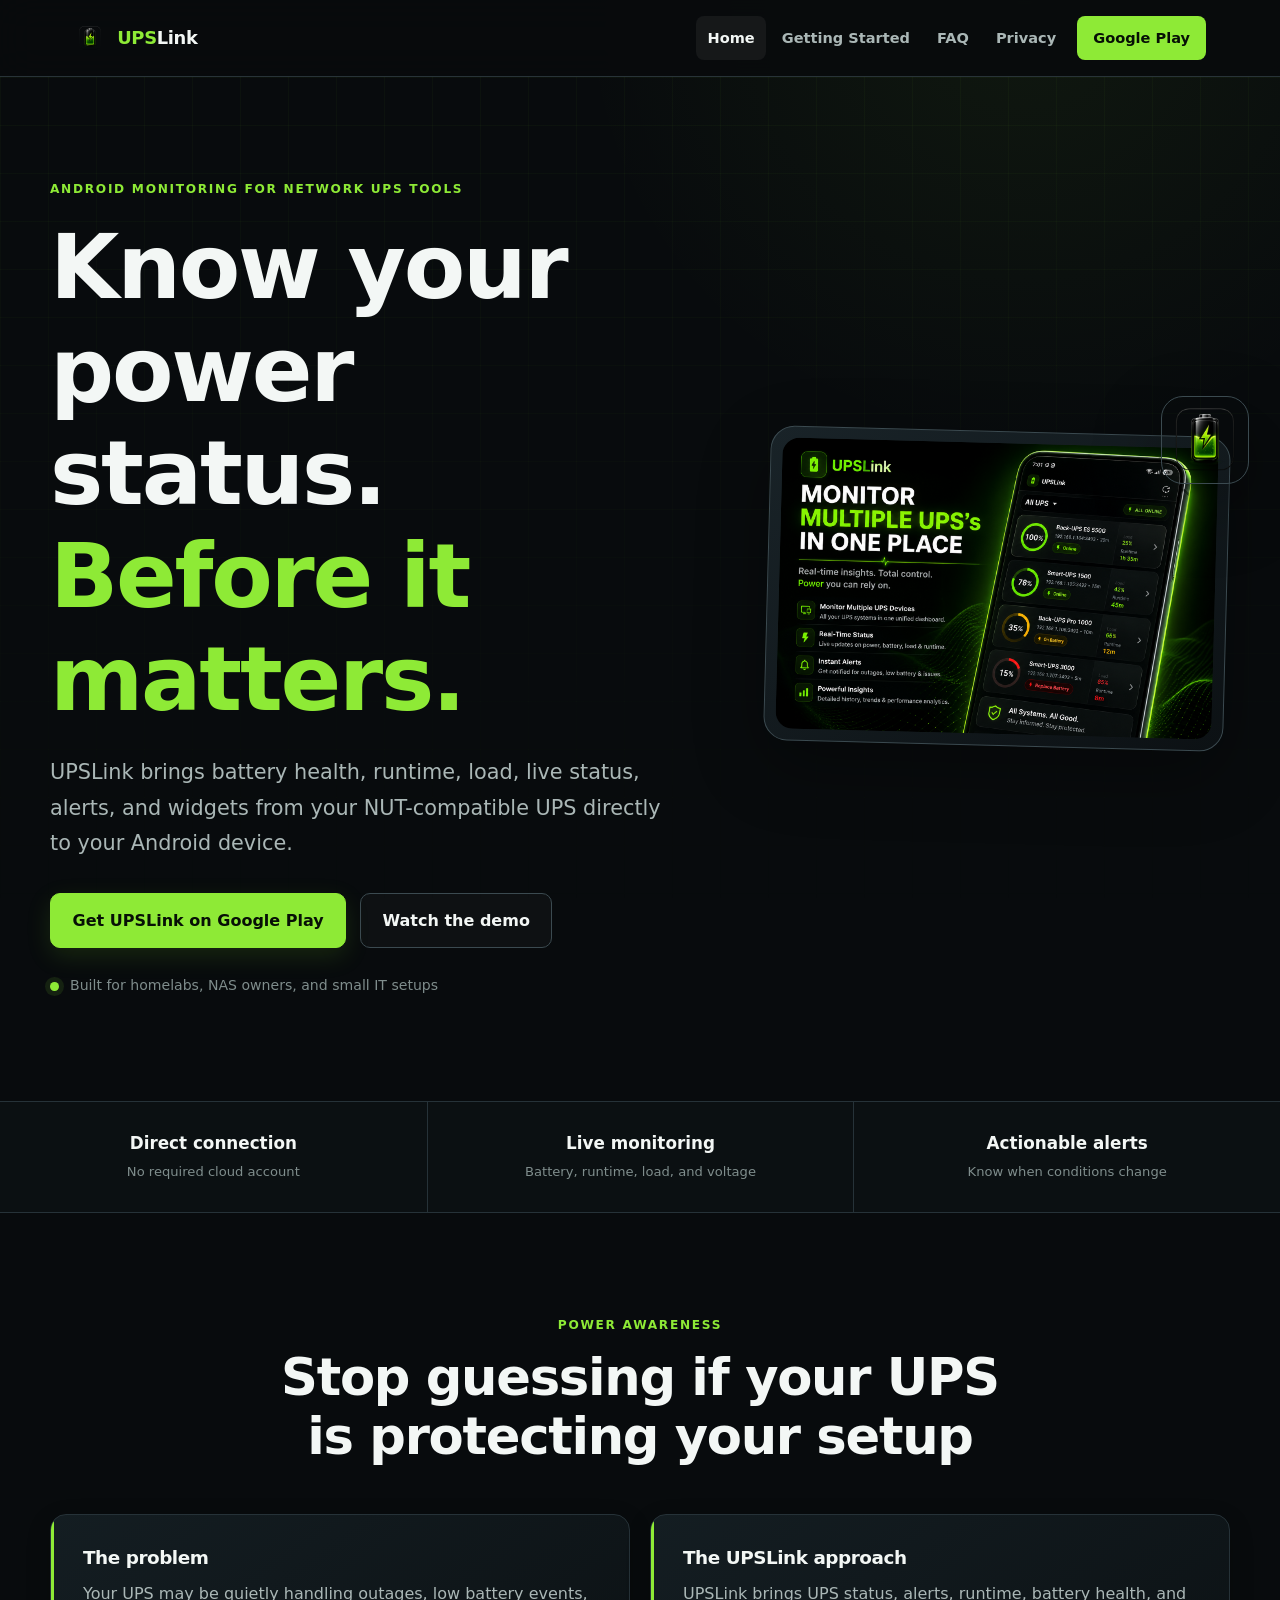
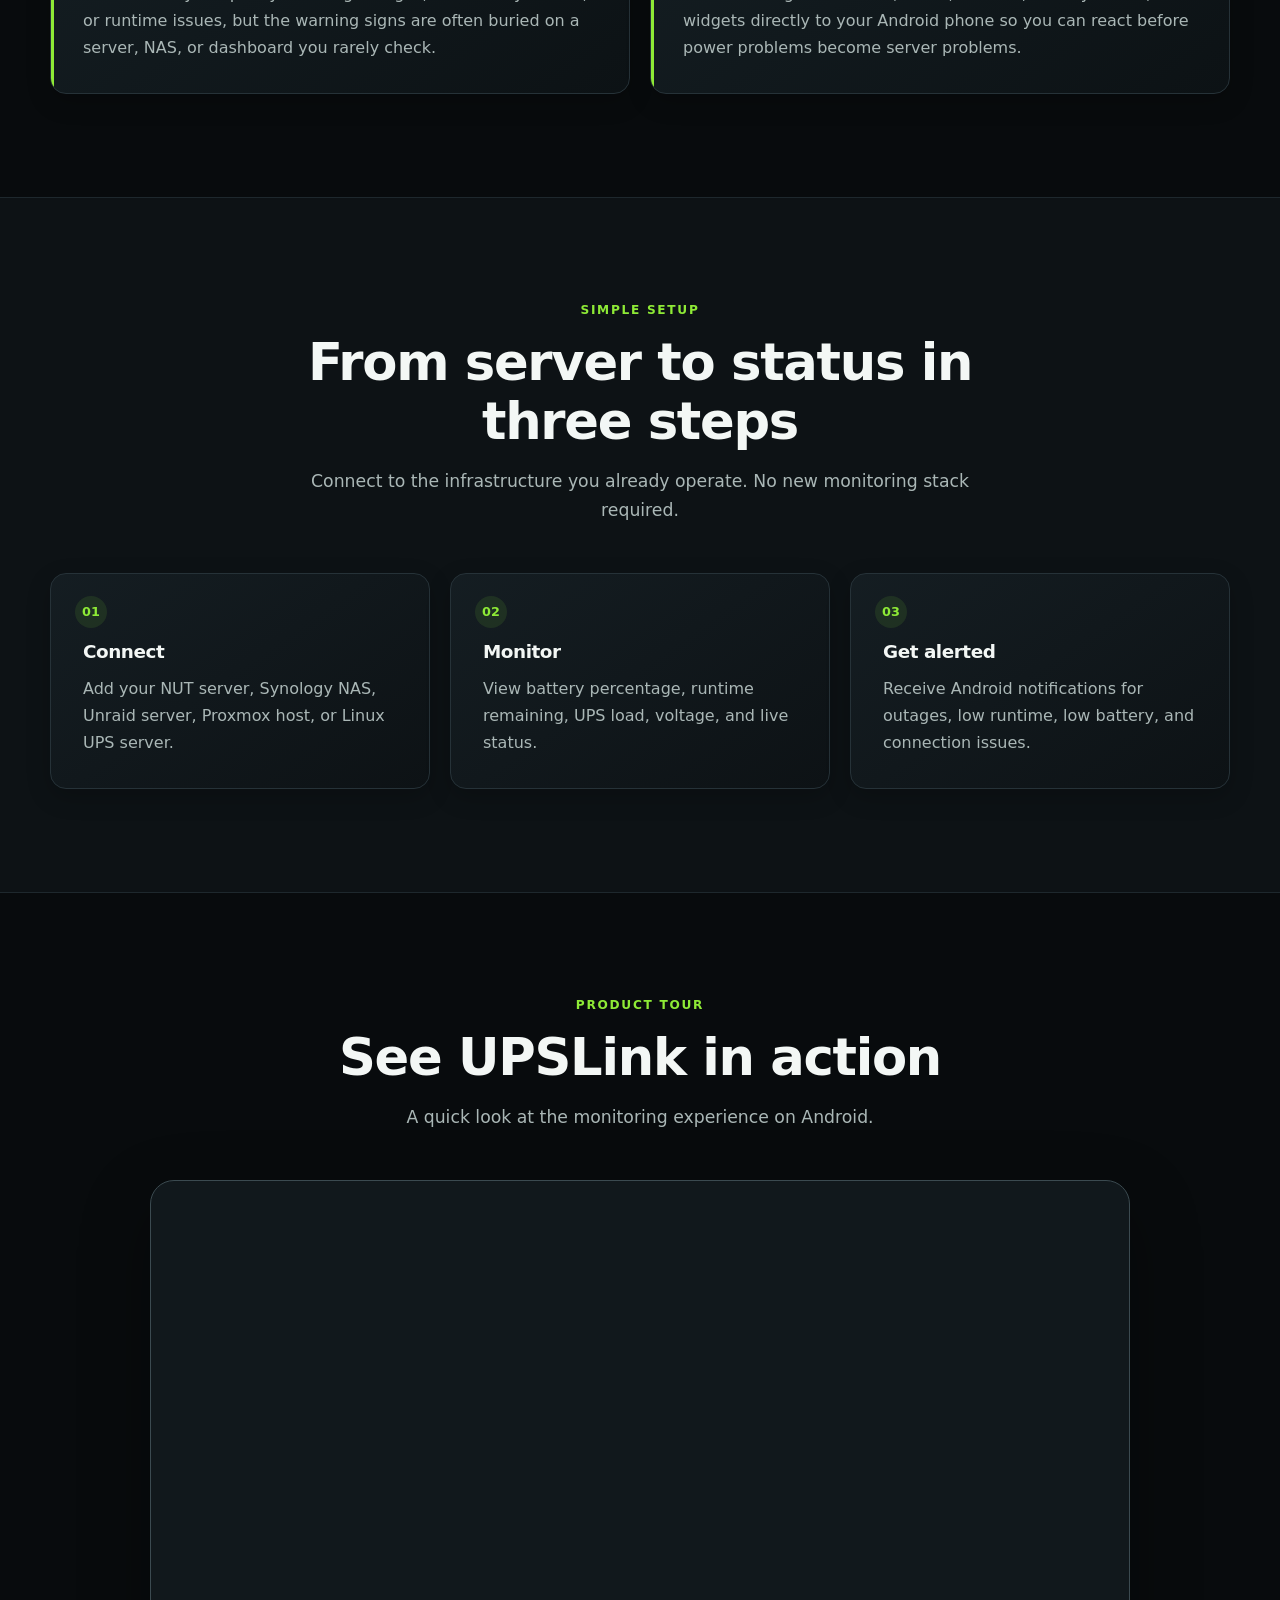
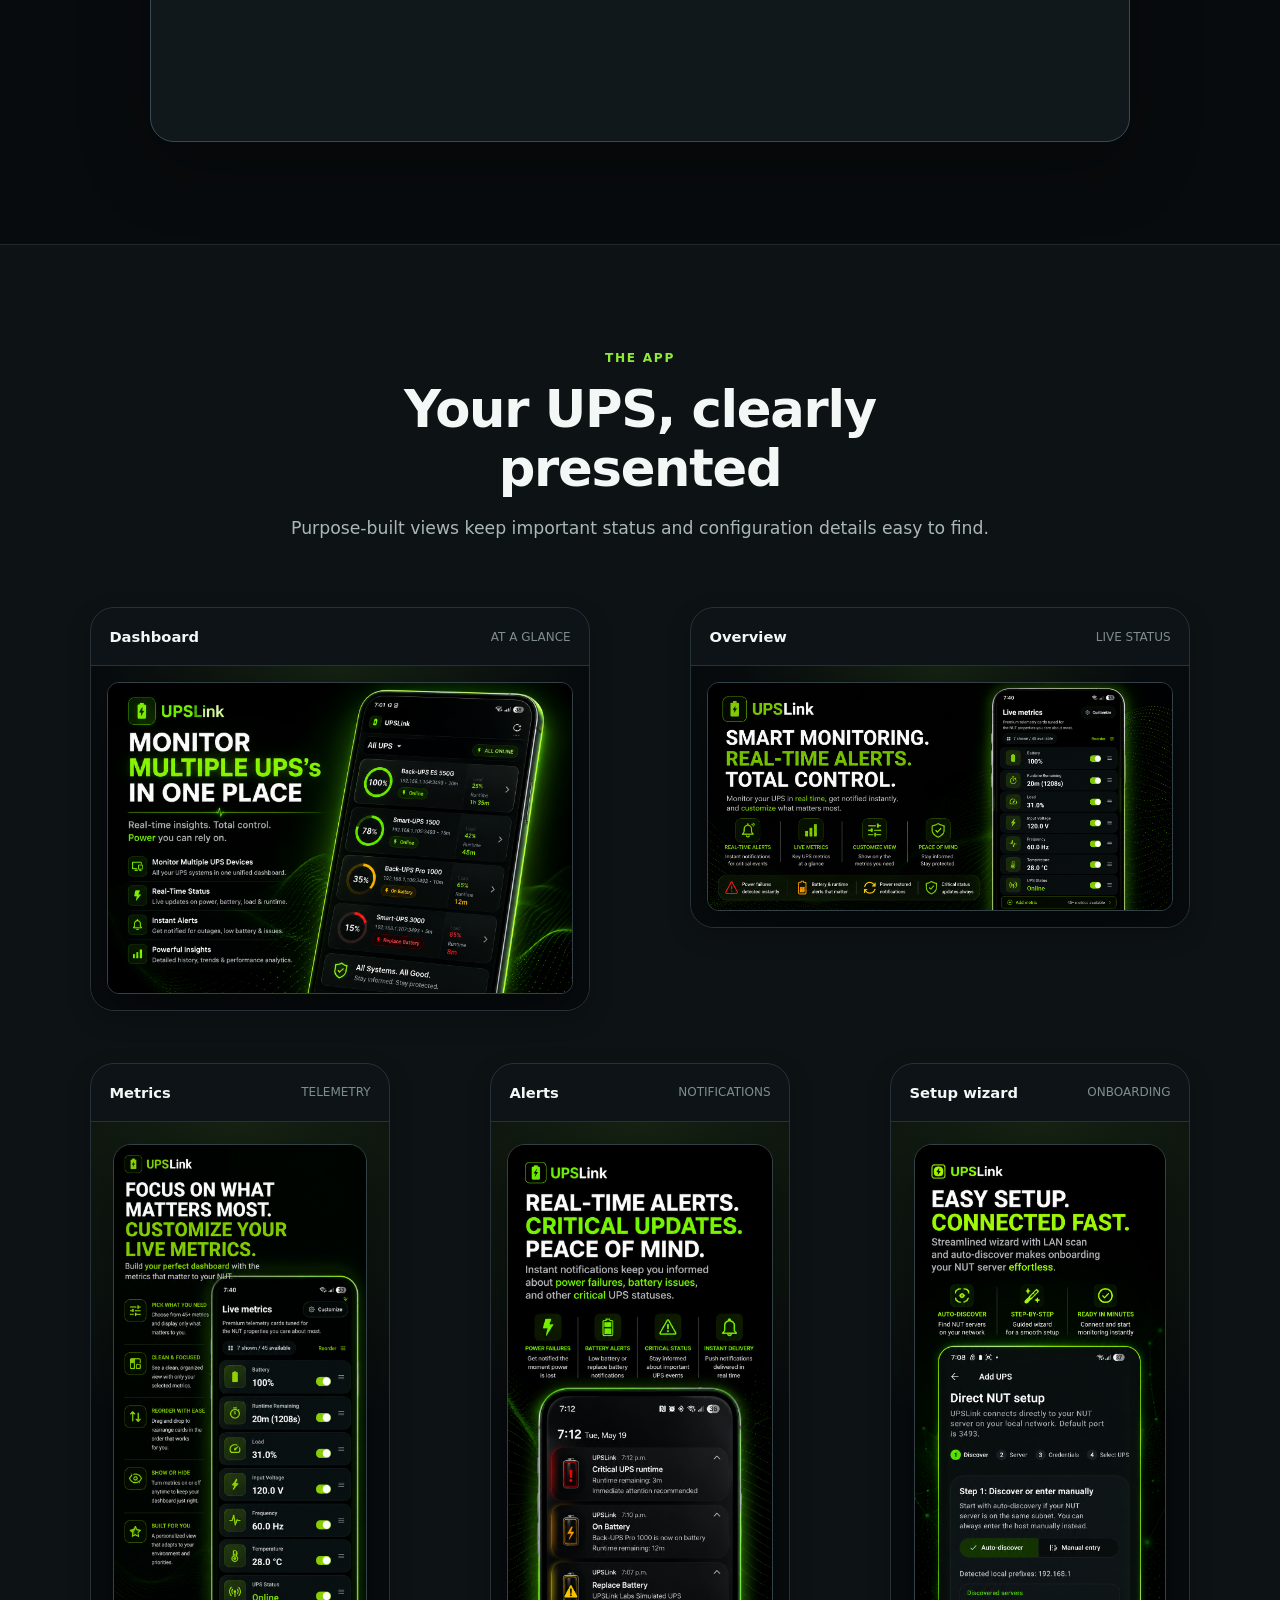
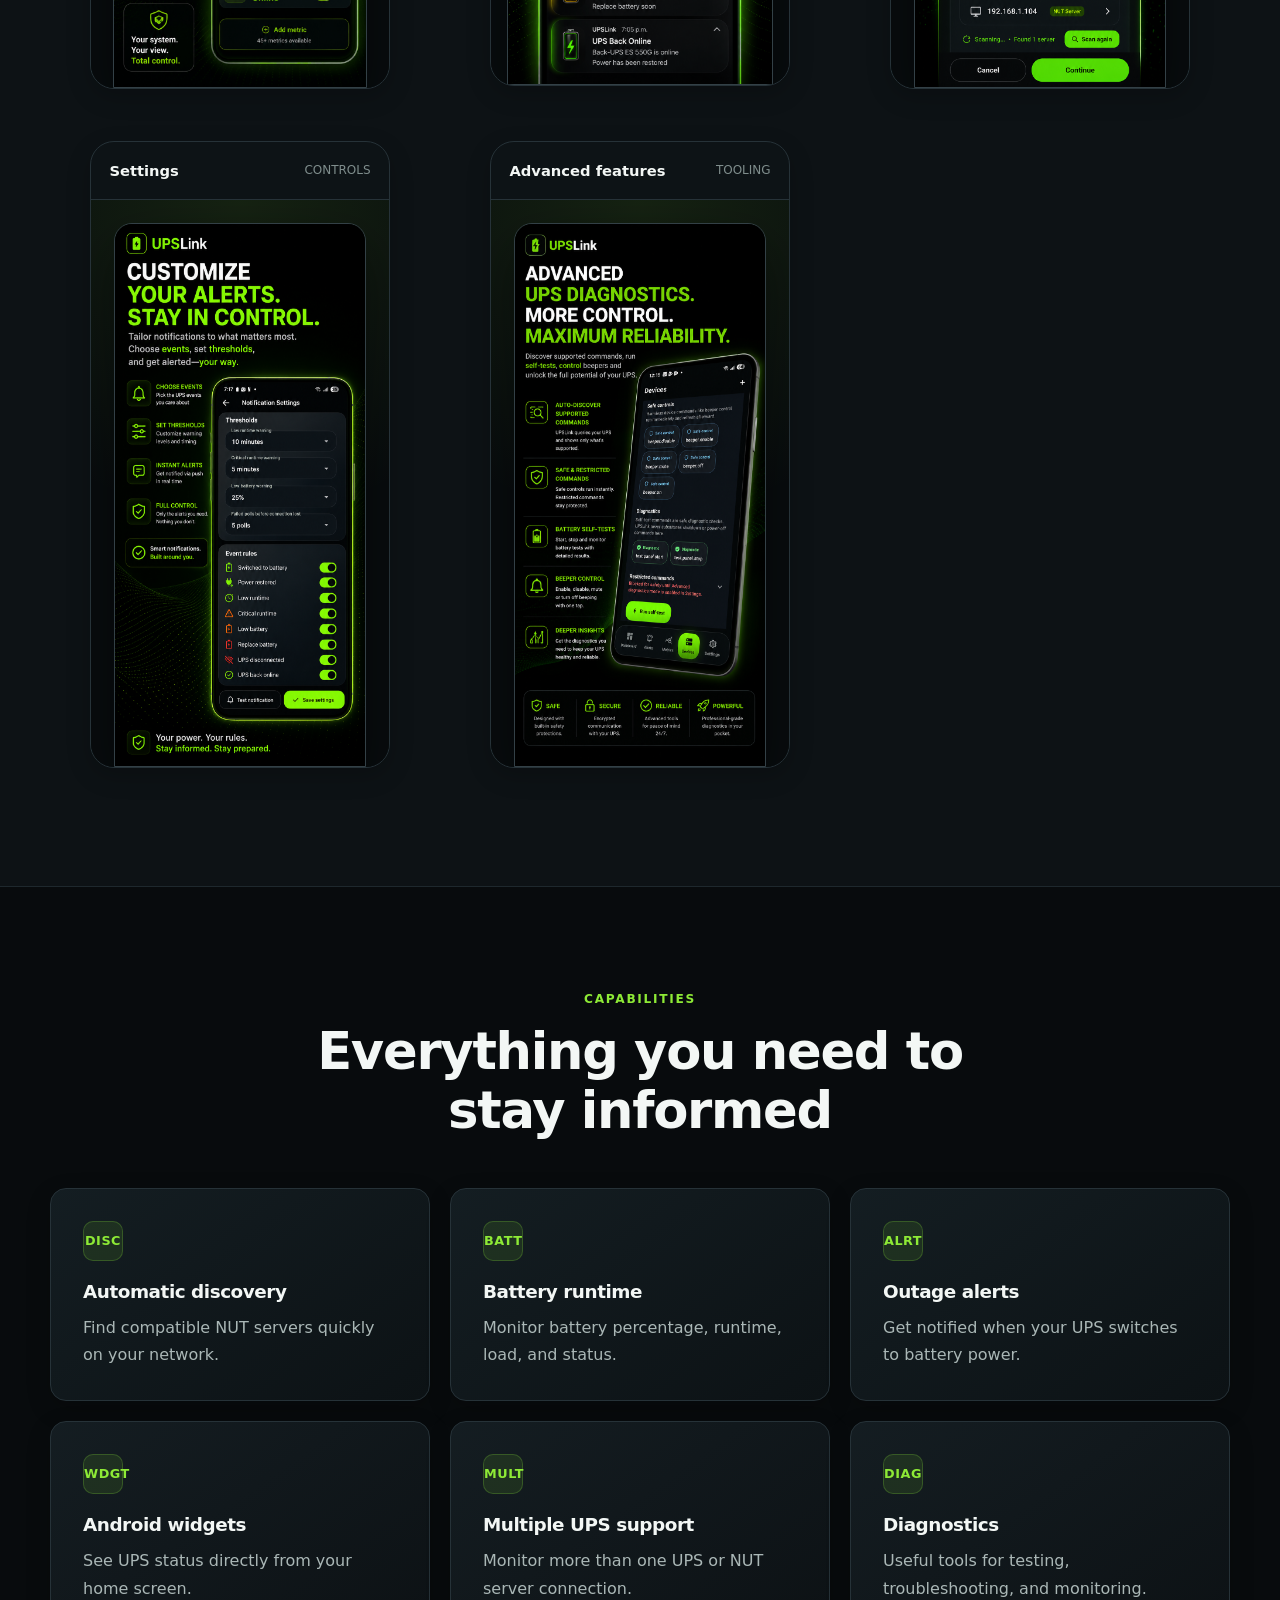
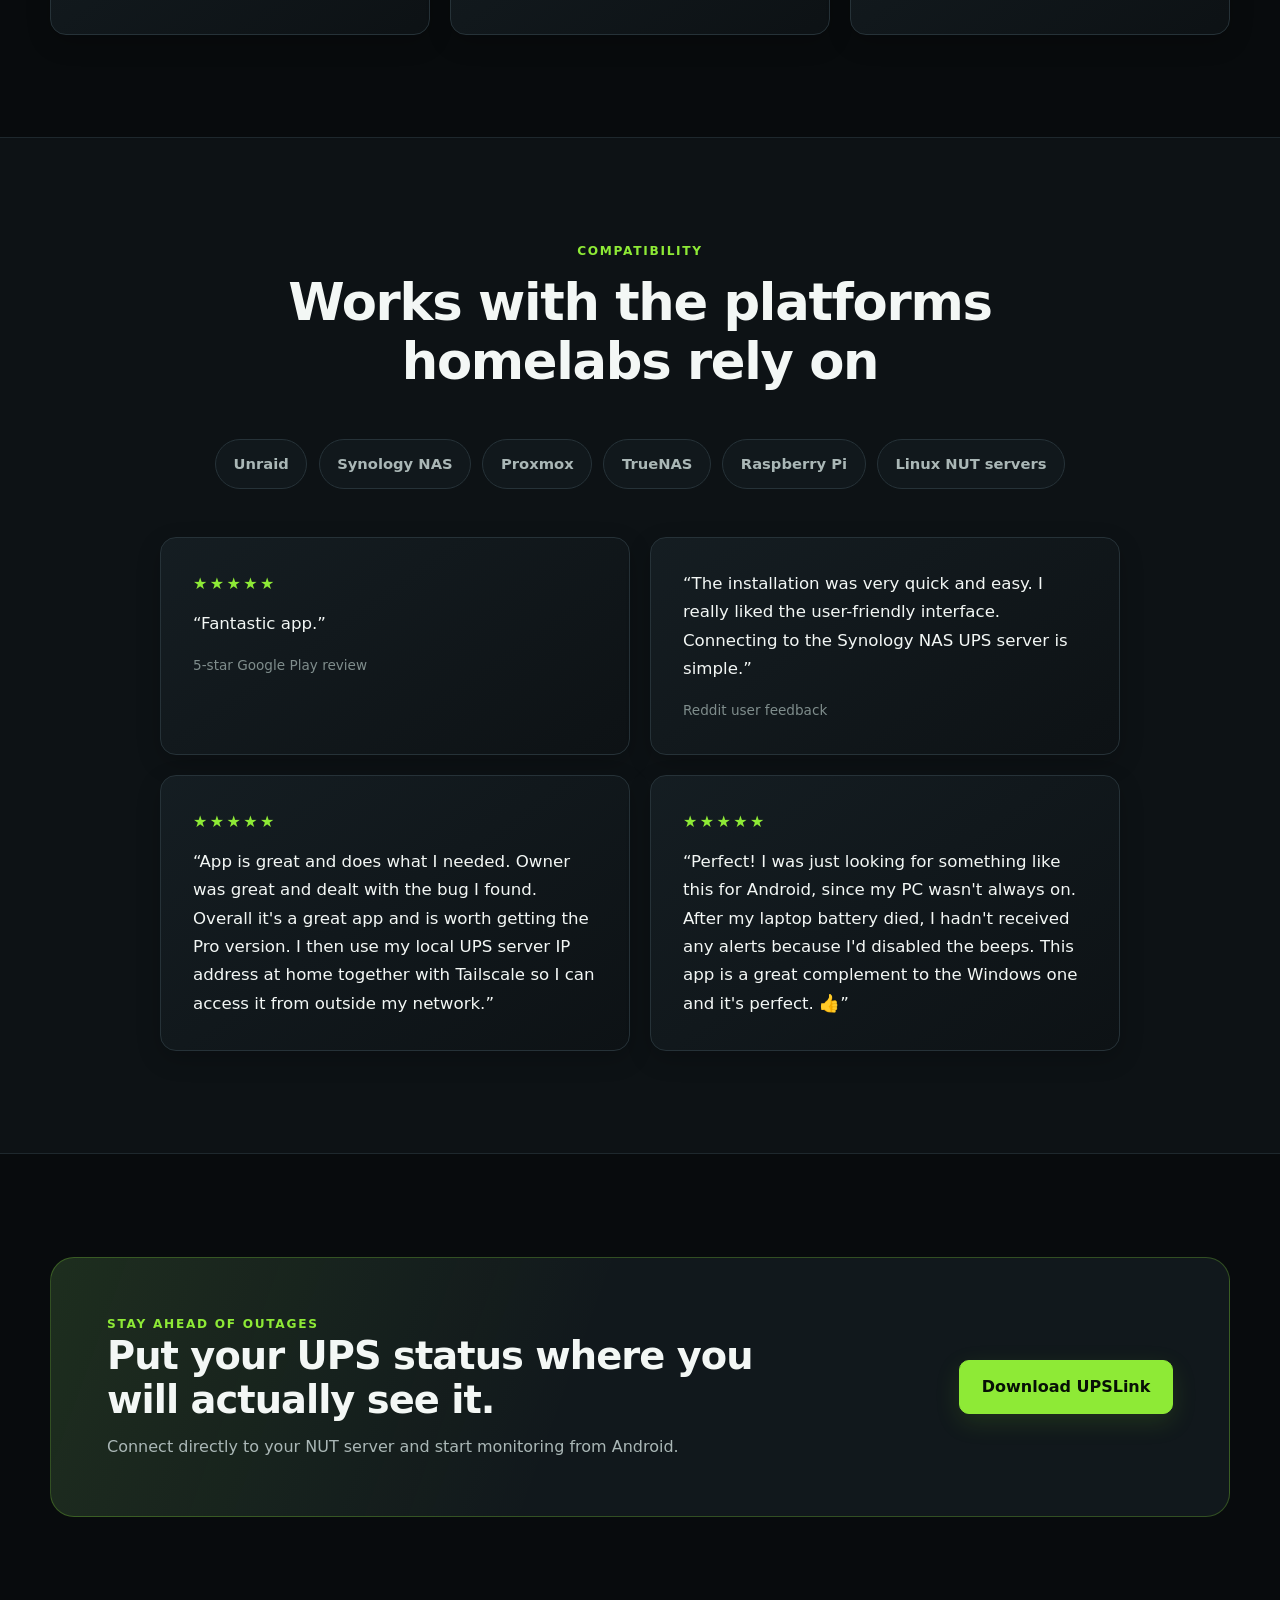
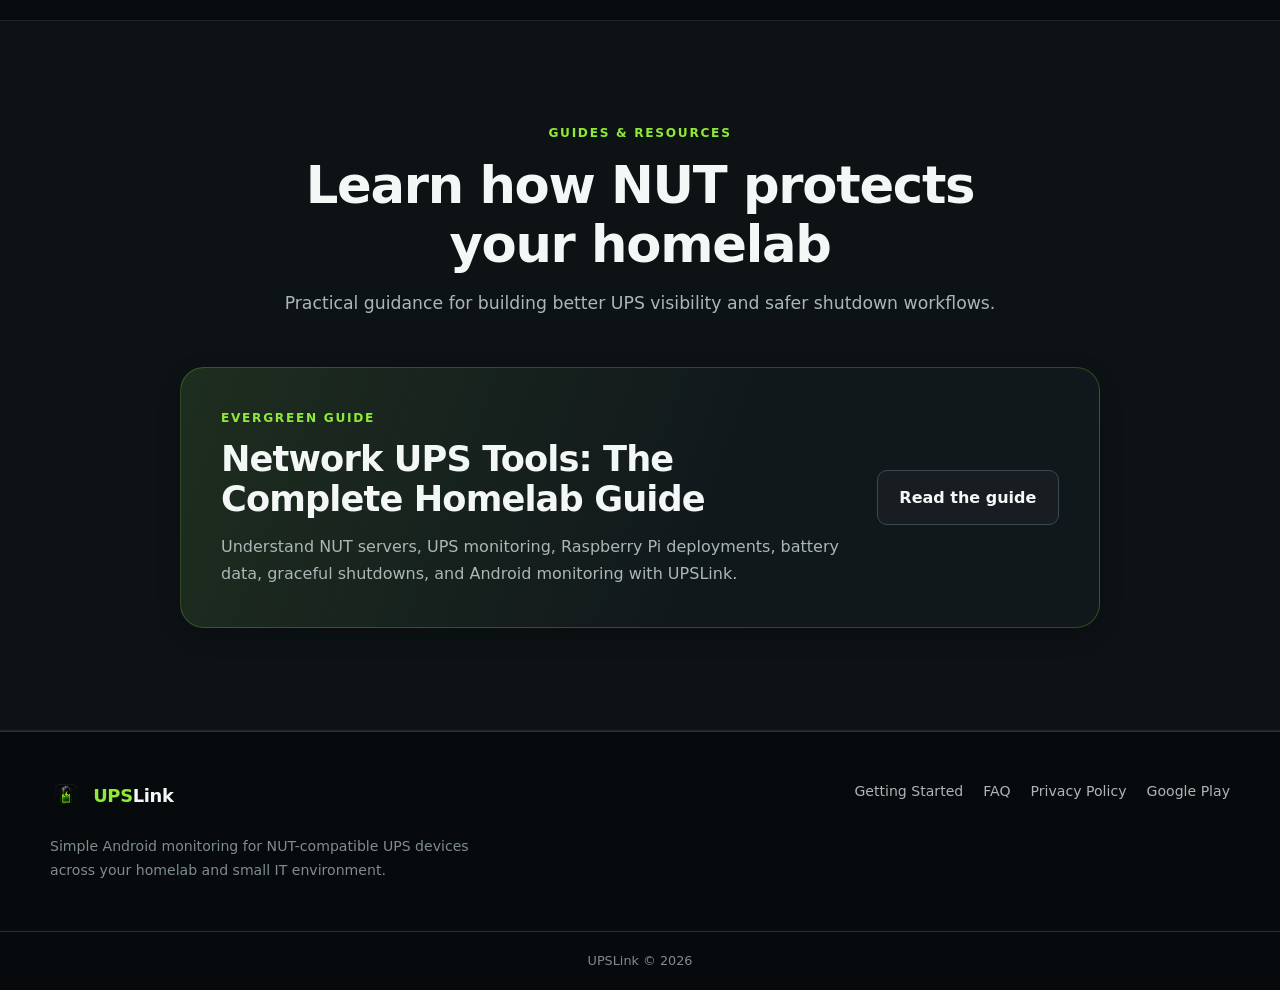
==== index.html @ 76103c35 "Add Network UPS Tools homelab guide" ====
<!DOCTYPE html>
<html lang="en">
<head>
  <meta charset="UTF-8">
  <meta name="viewport" content="width=device-width, initial-scale=1.0">
  <title>UPSLink - Android UPS Monitoring for NUT</title>
  <link rel="icon" type="image/png" href="assets/screenshots/upslink-icon.png?v=2">
  <link rel="apple-touch-icon" href="assets/screenshots/upslink-icon.png?v=2">
  <link rel="stylesheet" href="assets/css/styles.css">
  <meta name="theme-color" content="#080b0d">
  <meta name="description" content="UPSLink is an Android app for monitoring UPS devices through NUT, Unraid, Synology, Proxmox, TrueNAS, Raspberry Pi, and Linux servers with alerts, widgets, and runtime tracking.">
</head>
<body>
  <a class="skip-link" href="#main-content">Skip to content</a>

  <header class="site-header">
    <div class="nav-shell">
      <a class="brand" href="index.html" aria-label="UPSLink home">
        <img src="assets/screenshots/upslink-icon.png" alt="">
        <span><span class="brand-green">UPS</span>Link</span>
      </a>
      <nav class="site-nav" aria-label="Primary navigation">
        <a href="index.html" aria-current="page">Home</a>
        <a href="getting-started.html">Getting Started</a>
        <a href="faq.html">FAQ</a>
        <a href="privacy-policy.html">Privacy</a>
        <a class="nav-cta" href="https://play.google.com/store/apps/details?id=com.reelmemories.upslink" target="_blank" rel="noopener">Google Play</a>
      </nav>
    </div>
  </header>

  <main id="main-content">
    <section class="hero">
      <div class="container hero-grid">
        <div class="hero-copy">
          <span class="eyebrow">Android monitoring for Network UPS Tools</span>
          <h1>Know your power status. <em>Before it matters.</em></h1>
          <p>UPSLink brings battery health, runtime, load, live status, alerts, and widgets from your NUT-compatible UPS directly to your Android device.</p>
          <div class="hero-actions">
            <a class="button" href="https://play.google.com/store/apps/details?id=com.reelmemories.upslink" target="_blank" rel="noopener">Get UPSLink on Google Play</a>
            <a class="button button--secondary" href="#demo">Watch the demo</a>
          </div>
          <div class="trust-line"><span class="status-dot" aria-hidden="true"></span>Built for homelabs, NAS owners, and small IT setups</div>
        </div>
        <div class="hero-product" aria-label="UPSLink application preview">
          <img class="hero-icon" src="assets/screenshots/upslink-icon.png" alt="UPSLink app icon">
          <div class="product-window">
            <img src="assets/screenshots/dashboard.png" alt="UPSLink dashboard showing connected UPS status and metrics">
          </div>
        </div>
      </div>
    </section>

    <div class="metric-strip" aria-label="Product highlights">
      <div class="metric"><strong>Direct connection</strong><span>No required cloud account</span></div>
      <div class="metric"><strong>Live monitoring</strong><span>Battery, runtime, load, and voltage</span></div>
      <div class="metric"><strong>Actionable alerts</strong><span>Know when conditions change</span></div>
    </div>

    <section class="section">
      <div class="container">
        <div class="section-heading">
          <span class="eyebrow">Power awareness</span>
          <h2>Stop guessing if your UPS is protecting your setup</h2>
        </div>
        <div class="problem-grid">
          <article class="card problem-card">
            <h3>The problem</h3>
            <p>Your UPS may be quietly handling outages, low battery events, or runtime issues, but the warning signs are often buried on a server, NAS, or dashboard you rarely check.</p>
          </article>
          <article class="card problem-card">
            <h3>The UPSLink approach</h3>
            <p>UPSLink brings UPS status, alerts, runtime, battery health, and widgets directly to your Android phone so you can react before power problems become server problems.</p>
          </article>
        </div>
      </div>
    </section>

    <section class="section section--tinted">
      <div class="container">
        <div class="section-heading">
          <span class="eyebrow">Simple setup</span>
          <h2>From server to status in three steps</h2>
          <p>Connect to the infrastructure you already operate. No new monitoring stack required.</p>
        </div>
        <div class="steps-grid">
          <article class="card step-card"><span class="step-number">01</span><h3>Connect</h3><p>Add your NUT server, Synology NAS, Unraid server, Proxmox host, or Linux UPS server.</p></article>
          <article class="card step-card"><span class="step-number">02</span><h3>Monitor</h3><p>View battery percentage, runtime remaining, UPS load, voltage, and live status.</p></article>
          <article class="card step-card"><span class="step-number">03</span><h3>Get alerted</h3><p>Receive Android notifications for outages, low runtime, low battery, and connection issues.</p></article>
        </div>
      </div>
    </section>

    <section class="section" id="demo">
      <div class="container">
        <div class="section-heading">
          <span class="eyebrow">Product tour</span>
          <h2>See UPSLink in action</h2>
          <p>A quick look at the monitoring experience on Android.</p>
        </div>
        <div class="video-frame">
          <iframe src="https://www.youtube.com/embed/r_Zb1Au1fOM" title="UPSLink product demonstration" loading="lazy" allow="accelerometer; autoplay; clipboard-write; encrypted-media; gyroscope; picture-in-picture; web-share" allowfullscreen></iframe>
        </div>
      </div>
    </section>

    <section class="section section--tinted">
      <div class="container">
        <div class="section-heading">
          <span class="eyebrow">The app</span>
          <h2>Your UPS, clearly presented</h2>
          <p>Purpose-built views keep important status and configuration details easy to find.</p>
        </div>
        <div class="gallery">
          <figure class="screenshot-card screenshot-card--wide">
            <figcaption class="screenshot-label"><strong>Dashboard</strong><span>At a glance</span></figcaption>
            <div class="screenshot-canvas"><img src="assets/screenshots/dashboard.png" alt="UPSLink dashboard with UPS connection cards and status overview" loading="lazy"></div>
          </figure>
          <figure class="screenshot-card screenshot-card--wide">
            <figcaption class="screenshot-label"><strong>Overview</strong><span>Live status</span></figcaption>
            <div class="screenshot-canvas"><img src="assets/screenshots/overview.png" alt="UPSLink overview screen showing detailed UPS status" loading="lazy"></div>
          </figure>
          <figure class="screenshot-card">
            <figcaption class="screenshot-label"><strong>Metrics</strong><span>Telemetry</span></figcaption>
            <div class="screenshot-canvas"><img src="assets/screenshots/metrics.png" alt="UPSLink metrics screen showing battery and power data" loading="lazy"></div>
          </figure>
          <figure class="screenshot-card">
            <figcaption class="screenshot-label"><strong>Alerts</strong><span>Notifications</span></figcaption>
            <div class="screenshot-canvas"><img src="assets/screenshots/alerts.png" alt="UPSLink alert configuration screen" loading="lazy"></div>
          </figure>
          <figure class="screenshot-card">
            <figcaption class="screenshot-label"><strong>Setup wizard</strong><span>Onboarding</span></figcaption>
            <div class="screenshot-canvas"><img src="assets/screenshots/setup.png" alt="UPSLink connection setup wizard" loading="lazy"></div>
          </figure>
          <figure class="screenshot-card">
            <figcaption class="screenshot-label"><strong>Settings</strong><span>Controls</span></figcaption>
            <div class="screenshot-canvas"><img src="assets/screenshots/settings.png" alt="UPSLink application settings screen" loading="lazy"></div>
          </figure>
          <figure class="screenshot-card">
            <figcaption class="screenshot-label"><strong>Advanced features</strong><span>Tooling</span></figcaption>
            <div class="screenshot-canvas"><img src="assets/screenshots/advanced_features.png" alt="UPSLink advanced diagnostics and monitoring features" loading="lazy"></div>
          </figure>
        </div>
      </div>
    </section>

    <section class="section">
      <div class="container">
        <div class="section-heading">
          <span class="eyebrow">Capabilities</span>
          <h2>Everything you need to stay informed</h2>
        </div>
        <div class="feature-grid">
          <article class="card feature-card"><span class="feature-icon">DISC</span><h3>Automatic discovery</h3><p>Find compatible NUT servers quickly on your network.</p></article>
          <article class="card feature-card"><span class="feature-icon">BATT</span><h3>Battery runtime</h3><p>Monitor battery percentage, runtime, load, and status.</p></article>
          <article class="card feature-card"><span class="feature-icon">ALRT</span><h3>Outage alerts</h3><p>Get notified when your UPS switches to battery power.</p></article>
          <article class="card feature-card"><span class="feature-icon">WDGT</span><h3>Android widgets</h3><p>See UPS status directly from your home screen.</p></article>
          <article class="card feature-card"><span class="feature-icon">MULT</span><h3>Multiple UPS support</h3><p>Monitor more than one UPS or NUT server connection.</p></article>
          <article class="card feature-card"><span class="feature-icon">DIAG</span><h3>Diagnostics</h3><p>Useful tools for testing, troubleshooting, and monitoring.</p></article>
        </div>
      </div>
    </section>

    <section class="section section--tinted">
      <div class="container">
        <div class="section-heading">
          <span class="eyebrow">Compatibility</span>
          <h2>Works with the platforms homelabs rely on</h2>
        </div>
        <ul class="platform-list" aria-label="Supported platforms">
          <li>Unraid</li><li>Synology NAS</li><li>Proxmox</li><li>TrueNAS</li><li>Raspberry Pi</li><li>Linux NUT servers</li>
        </ul>
        <div class="reviews">
          <article class="card review"><div class="review-stars" aria-label="5 out of 5 stars">★★★★★</div><blockquote>“Fantastic app.”</blockquote><cite>5-star Google Play review</cite></article>
          <article class="card review"><blockquote>“The installation was very quick and easy. I really liked the user-friendly interface. Connecting to the Synology NAS UPS server is simple.”</blockquote><cite>Reddit user feedback</cite></article>
          <article class="card review"><div class="review-stars" aria-label="5 out of 5 stars">★★★★★</div><blockquote>“App is great and does what I needed. Owner was great and dealt with the bug I found. Overall it's a great app and is worth getting the Pro version. I then use my local UPS server IP address at home together with Tailscale so I can access it from outside my network.”</blockquote></article>
          <article class="card review"><div class="review-stars" aria-label="5 out of 5 stars">★★★★★</div><blockquote>“Perfect! I was just looking for something like this for Android, since my PC wasn't always on. After my laptop battery died, I hadn't received any alerts because I'd disabled the beeps. This app is a great complement to the Windows one and it's perfect. 👍”</blockquote></article>
        </div>
      </div>
    </section>

    <section class="section">
      <div class="container">
        <div class="cta-panel">
          <div>
            <span class="eyebrow">Stay ahead of outages</span>
            <h2>Put your UPS status where you will actually see it.</h2>
            <p>Connect directly to your NUT server and start monitoring from Android.</p>
          </div>
          <a class="button" href="https://play.google.com/store/apps/details?id=com.reelmemories.upslink" target="_blank" rel="noopener">Download UPSLink</a>
        </div>
      </div>
    </section>

    <section class="section section--tinted">
      <div class="container">
        <div class="section-heading">
          <span class="eyebrow">Guides &amp; resources</span>
          <h2>Learn how NUT protects your homelab</h2>
          <p>Practical guidance for building better UPS visibility and safer shutdown workflows.</p>
        </div>
        <article class="guide-card">
          <div>
            <span class="eyebrow">Evergreen guide</span>
            <h3>Network UPS Tools: The Complete Homelab Guide</h3>
            <p>Understand NUT servers, UPS monitoring, Raspberry Pi deployments, battery data, graceful shutdowns, and Android monitoring with UPSLink.</p>
          </div>
          <a class="button button--secondary" href="articles/network-ups-tools-guide.html">Read the guide</a>
        </article>
      </div>
    </section>
  </main>

  <footer class="site-footer">
    <div class="container footer-grid">
      <div class="footer-copy">
        <a class="brand" href="index.html"><img src="assets/screenshots/upslink-icon.png" alt=""><span><span class="brand-green">UPS</span>Link</span></a>
        <p>Simple Android monitoring for NUT-compatible UPS devices across your homelab and small IT environment.</p>
      </div>
      <nav class="footer-links" aria-label="Footer navigation">
        <a href="getting-started.html">Getting Started</a><a href="faq.html">FAQ</a><a href="privacy-policy.html">Privacy Policy</a><a href="https://play.google.com/store/apps/details?id=com.reelmemories.upslink" target="_blank" rel="noopener">Google Play</a>
      </nav>
    </div>
    <div class="footer-meta">UPSLink © 2026</div>
  </footer>
</body>
</html>
---- assets/css/styles.css ----
:root {
  color-scheme: dark;
  --color-bg: #080b0d;
  --color-bg-soft: #0d1215;
  --color-surface: #11181c;
  --color-surface-raised: #151e23;
  --color-border: #263238;
  --color-border-strong: #3b4a50;
  --color-text: #f3f7f5;
  --color-muted: #aab7b6;
  --color-subtle: #7f8d8c;
  --color-accent: #8eea36;
  --color-accent-dark: #69bd20;
  --color-accent-soft: rgba(142, 234, 54, 0.1);
  --color-info: #8ecae6;
  --content-wide: 1180px;
  --content-copy: 820px;
  --radius-sm: 10px;
  --radius-md: 16px;
  --radius-lg: 24px;
  --shadow-sm: 0 8px 24px rgba(0, 0, 0, 0.2);
  --shadow-lg: 0 24px 70px rgba(0, 0, 0, 0.32);
  --space-section: clamp(4.5rem, 8vw, 7.5rem);
  --transition: 180ms ease;
}

*,
*::before,
*::after {
  box-sizing: border-box;
}

html {
  scroll-behavior: smooth;
}

body {
  margin: 0;
  min-width: 320px;
  background:
    radial-gradient(circle at 80% 0%, rgba(142, 234, 54, 0.06), transparent 28rem),
    var(--color-bg);
  color: var(--color-text);
  font-family: Inter, ui-sans-serif, system-ui, -apple-system, BlinkMacSystemFont, "Segoe UI", sans-serif;
  font-size: 1rem;
  line-height: 1.7;
  -webkit-font-smoothing: antialiased;
}

img,
svg {
  display: block;
  max-width: 100%;
}

a {
  color: var(--color-accent);
  text-decoration-thickness: 1px;
  text-underline-offset: 0.2em;
}

a:hover {
  color: #b2ff69;
}

a:focus-visible,
button:focus-visible {
  outline: 3px solid var(--color-info);
  outline-offset: 4px;
  border-radius: 4px;
}

h1,
h2,
h3 {
  margin-top: 0;
  line-height: 1.15;
  letter-spacing: -0.025em;
}

h1 {
  font-size: clamp(2.8rem, 7vw, 5.7rem);
}

h2 {
  font-size: clamp(2rem, 4vw, 3.25rem);
}

h3 {
  font-size: 1.15rem;
}

p {
  margin-top: 0;
}

code {
  padding: 0.18rem 0.45rem;
  border: 1px solid var(--color-border);
  border-radius: 6px;
  background: #070a0c;
  color: var(--color-accent);
  font: 0.92em ui-monospace, SFMono-Regular, Consolas, monospace;
}

.skip-link {
  position: fixed;
  z-index: 100;
  top: 0.75rem;
  left: 0.75rem;
  padding: 0.7rem 1rem;
  transform: translateY(-150%);
  border-radius: var(--radius-sm);
  background: var(--color-accent);
  color: #071006;
  font-weight: 800;
}

.skip-link:focus {
  transform: translateY(0);
}

.site-header {
  position: sticky;
  z-index: 20;
  top: 0;
  border-bottom: 1px solid rgba(59, 74, 80, 0.65);
  background: rgba(8, 11, 13, 0.88);
  backdrop-filter: blur(18px);
}

.nav-shell {
  display: flex;
  max-width: var(--content-wide);
  min-height: 4.75rem;
  margin: 0 auto;
  padding: 0 1.5rem;
  align-items: center;
  justify-content: space-between;
  gap: 1.5rem;
}

.brand {
  display: inline-flex;
  flex: 0 0 auto;
  align-items: center;
  gap: 0.7rem;
  color: var(--color-text);
  font-size: 1.12rem;
  font-weight: 800;
  letter-spacing: -0.02em;
  text-decoration: none;
}

.brand img {
  width: 2rem;
  height: 2rem;
  border-radius: 8px;
}

.brand-green {
  color: var(--color-accent);
}

.site-nav {
  display: flex;
  align-items: center;
  gap: 0.25rem;
}

.site-nav a {
  padding: 0.6rem 0.72rem;
  border-radius: 8px;
  color: var(--color-muted);
  font-size: 0.91rem;
  font-weight: 650;
  text-decoration: none;
  white-space: nowrap;
}

.site-nav a:hover,
.site-nav a[aria-current="page"] {
  background: rgba(255, 255, 255, 0.055);
  color: var(--color-text);
}

.site-nav .nav-cta {
  margin-left: 0.35rem;
  padding-inline: 1rem;
  background: var(--color-accent);
  color: #071006;
}

.site-nav .nav-cta:hover {
  background: #a2f555;
  color: #071006;
}

.container {
  width: min(calc(100% - 3rem), var(--content-wide));
  margin-inline: auto;
}

.copy-container {
  width: min(calc(100% - 3rem), var(--content-copy));
  margin-inline: auto;
}

.section {
  padding-block: var(--space-section);
}

.section--tinted {
  border-block: 1px solid rgba(38, 50, 56, 0.7);
  background: var(--color-bg-soft);
}

.section-heading {
  max-width: 720px;
  margin: 0 auto 3rem;
  text-align: center;
}

.section-heading .eyebrow {
  margin-bottom: 0.75rem;
}

.section-heading h2 {
  margin-bottom: 1rem;
}

.section-heading p {
  margin-bottom: 0;
  color: var(--color-muted);
  font-size: 1.08rem;
}

.eyebrow {
  display: block;
  color: var(--color-accent);
  font-size: 0.76rem;
  font-weight: 800;
  letter-spacing: 0.14em;
  text-transform: uppercase;
}

.button {
  display: inline-flex;
  min-height: 3.15rem;
  padding: 0.8rem 1.35rem;
  align-items: center;
  justify-content: center;
  gap: 0.55rem;
  border: 1px solid var(--color-accent);
  border-radius: var(--radius-sm);
  background: var(--color-accent);
  box-shadow: 0 8px 24px rgba(105, 189, 32, 0.16);
  color: #071006;
  font-weight: 800;
  text-decoration: none;
  transition: transform var(--transition), background var(--transition), box-shadow var(--transition);
}

.button:hover {
  transform: translateY(-2px);
  background: #a2f555;
  box-shadow: 0 12px 30px rgba(105, 189, 32, 0.22);
  color: #071006;
}

.button--secondary {
  border-color: var(--color-border-strong);
  background: rgba(255, 255, 255, 0.025);
  box-shadow: none;
  color: var(--color-text);
}

.button--secondary:hover {
  border-color: var(--color-muted);
  background: rgba(255, 255, 255, 0.065);
  box-shadow: none;
  color: var(--color-text);
}

.hero {
  position: relative;
  overflow: hidden;
  padding: clamp(4.5rem, 8vw, 7.5rem) 0;
  border-bottom: 1px solid var(--color-border);
}

.hero::before {
  position: absolute;
  inset: 0;
  background-image:
    linear-gradient(rgba(142, 234, 54, 0.035) 1px, transparent 1px),
    linear-gradient(90deg, rgba(142, 234, 54, 0.035) 1px, transparent 1px);
  background-size: 48px 48px;
  mask-image: linear-gradient(to bottom, black, transparent 85%);
  content: "";
  pointer-events: none;
}

.hero-grid {
  position: relative;
  display: grid;
  grid-template-columns: minmax(0, 1.05fr) minmax(340px, 0.8fr);
  align-items: center;
  gap: clamp(3rem, 8vw, 7rem);
}

.hero-copy h1 {
  max-width: 760px;
  margin: 1rem 0 1.5rem;
}

.hero-copy h1 em {
  color: var(--color-accent);
  font-style: normal;
}

.hero-copy > p {
  max-width: 680px;
  margin-bottom: 2rem;
  color: var(--color-muted);
  font-size: clamp(1.08rem, 2vw, 1.3rem);
}

.hero-actions {
  display: flex;
  flex-wrap: wrap;
  gap: 0.85rem;
}

.trust-line {
  display: flex;
  margin-top: 1.65rem;
  align-items: center;
  gap: 0.7rem;
  color: var(--color-subtle);
  font-size: 0.88rem;
}

.status-dot {
  width: 0.55rem;
  height: 0.55rem;
  border-radius: 50%;
  background: var(--color-accent);
  box-shadow: 0 0 0 5px var(--color-accent-soft);
}

.hero-product {
  position: relative;
  max-width: 460px;
  margin-inline: auto;
}

.hero-icon {
  position: absolute;
  z-index: 2;
  top: -2.2rem;
  right: -1.4rem;
  width: 5.5rem;
  border: 1px solid var(--color-border-strong);
  border-radius: 22px;
  box-shadow: var(--shadow-lg);
}

.product-window {
  overflow: hidden;
  padding: 0.7rem;
  border: 1px solid var(--color-border-strong);
  border-radius: var(--radius-lg);
  background: linear-gradient(145deg, #192328, #0c1114);
  box-shadow: var(--shadow-lg);
  transform: rotate(1.5deg);
}

.product-window img {
  width: 100%;
  border-radius: 17px;
}

.metric-strip {
  display: grid;
  grid-template-columns: repeat(3, 1fr);
  border-bottom: 1px solid var(--color-border);
  background: #0b1012;
}

.metric {
  padding: 1.7rem 1rem;
  text-align: center;
}

.metric + .metric {
  border-left: 1px solid var(--color-border);
}

.metric strong {
  display: block;
  color: var(--color-text);
  font-size: 1.05rem;
}

.metric span {
  color: var(--color-subtle);
  font-size: 0.82rem;
}

.card-grid,
.feature-grid,
.steps-grid {
  display: grid;
  grid-template-columns: repeat(3, minmax(0, 1fr));
  gap: 1.25rem;
}

.card {
  padding: clamp(1.4rem, 3vw, 2rem);
  border: 1px solid var(--color-border);
  border-radius: var(--radius-md);
  background: linear-gradient(145deg, rgba(21, 30, 35, 0.94), rgba(13, 18, 21, 0.94));
  box-shadow: var(--shadow-sm);
}

.card h3 {
  margin-bottom: 0.75rem;
}

.card p:last-child {
  margin-bottom: 0;
}

.card p {
  color: var(--color-muted);
}

.problem-grid {
  display: grid;
  grid-template-columns: repeat(2, minmax(0, 1fr));
  gap: 1.25rem;
}

.problem-card {
  position: relative;
  overflow: hidden;
}

.problem-card::after {
  position: absolute;
  top: 0;
  left: 0;
  width: 3px;
  height: 100%;
  background: var(--color-accent);
  content: "";
}

.video-frame {
  max-width: 980px;
  margin: 0 auto;
  padding: 0.7rem;
  border: 1px solid var(--color-border-strong);
  border-radius: var(--radius-lg);
  background: var(--color-surface);
  box-shadow: var(--shadow-lg);
}

.video-frame iframe {
  display: block;
  width: 100%;
  aspect-ratio: 16 / 9;
  border: 0;
  border-radius: var(--radius-md);
}

.step-card {
  position: relative;
  padding-top: 4.2rem;
}

.step-number {
  position: absolute;
  top: 1.35rem;
  left: 1.5rem;
  display: grid;
  width: 2rem;
  height: 2rem;
  place-items: center;
  border-radius: 50%;
  background: var(--color-accent-soft);
  color: var(--color-accent);
  font-size: 0.8rem;
  font-weight: 800;
}

.gallery {
  display: grid;
  grid-template-columns: repeat(12, 1fr);
  gap: 1.25rem;
  align-items: start;
}

.screenshot-card {
  grid-column: span 4;
  overflow: hidden;
  padding: 0;
  border: 1px solid var(--color-border);
  border-radius: var(--radius-lg);
  background: #0d1316;
  box-shadow: var(--shadow-sm);
}

.screenshot-card--wide {
  grid-column: span 6;
}

.screenshot-label {
  display: flex;
  padding: 1rem 1.15rem;
  align-items: center;
  justify-content: space-between;
  border-bottom: 1px solid var(--color-border);
}

.screenshot-label strong {
  font-size: 0.92rem;
}

.screenshot-label span {
  color: var(--color-subtle);
  font-size: 0.75rem;
  text-transform: uppercase;
}

.screenshot-canvas {
  display: grid;
  min-height: 32rem;
  padding: 1.4rem 1rem 0;
  place-items: start center;
  overflow: hidden;
  background:
    radial-gradient(circle at 50% 0, rgba(142, 234, 54, 0.1), transparent 55%),
    #080c0e;
}

.screenshot-card--wide .screenshot-canvas {
  min-height: 0;
  padding: 1rem;
  place-items: center;
}

.screenshot-canvas img {
  width: auto;
  max-height: 34rem;
  border: 1px solid #334046;
  border-radius: 18px 18px 0 0;
  box-shadow: 0 22px 55px rgba(0, 0, 0, 0.42);
}

.screenshot-card--wide img {
  width: 100%;
  max-height: none;
  border-radius: 12px;
}

.feature-card {
  min-height: 11rem;
}

.feature-icon {
  display: grid;
  width: 2.5rem;
  height: 2.5rem;
  margin-bottom: 1.25rem;
  place-items: center;
  border: 1px solid rgba(142, 234, 54, 0.22);
  border-radius: 10px;
  background: var(--color-accent-soft);
  color: var(--color-accent);
  font-size: 0.8rem;
  font-weight: 850;
  letter-spacing: 0.04em;
}

.platform-list {
  display: flex;
  max-width: 930px;
  margin: 0 auto;
  padding: 0;
  flex-wrap: wrap;
  justify-content: center;
  gap: 0.7rem;
  list-style: none;
}

.platform-list li {
  padding: 0.72rem 1.1rem;
  border: 1px solid var(--color-border);
  border-radius: 999px;
  background: var(--color-surface);
  color: var(--color-muted);
  font-size: 0.92rem;
  font-weight: 700;
}

.reviews {
  display: grid;
  grid-template-columns: repeat(2, minmax(0, 1fr));
  gap: 1.25rem;
  max-width: 960px;
  margin: 3rem auto 0;
}

.review-stars {
  margin-bottom: 0.8rem;
  color: var(--color-accent);
  letter-spacing: 0.15em;
}

.review blockquote {
  margin: 0;
  color: var(--color-text);
  font-size: 1.04rem;
}

.review cite {
  display: block;
  margin-top: 1rem;
  color: var(--color-subtle);
  font-size: 0.85rem;
  font-style: normal;
}

.cta-panel {
  display: flex;
  padding: clamp(2rem, 5vw, 3.5rem);
  align-items: center;
  justify-content: space-between;
  gap: 2rem;
  border: 1px solid rgba(142, 234, 54, 0.26);
  border-radius: var(--radius-lg);
  background:
    linear-gradient(110deg, rgba(142, 234, 54, 0.1), transparent 45%),
    var(--color-surface);
}

.cta-panel h2 {
  max-width: 690px;
  margin-bottom: 0.65rem;
  font-size: clamp(1.65rem, 3vw, 2.5rem);
}

.cta-panel p {
  margin: 0;
  color: var(--color-muted);
}

.page-hero {
  padding: clamp(4rem, 8vw, 6.5rem) 0;
  border-bottom: 1px solid var(--color-border);
  background:
    linear-gradient(135deg, rgba(142, 234, 54, 0.08), transparent 36%),
    var(--color-bg-soft);
}

.page-hero .copy-container {
  text-align: center;
}

.page-hero h1 {
  margin: 0.7rem 0 1rem;
  font-size: clamp(2.65rem, 6vw, 4.5rem);
}

.page-hero p {
  max-width: 650px;
  margin: 0 auto;
  color: var(--color-muted);
  font-size: 1.12rem;
}

.effective-date {
  display: inline-block;
  margin-top: 1.35rem;
  padding: 0.4rem 0.75rem;
  border: 1px solid var(--color-border);
  border-radius: 999px;
  color: var(--color-muted);
  font-size: 0.82rem;
}

.content-layout {
  display: grid;
  grid-template-columns: 210px minmax(0, 1fr);
  gap: 3rem;
  padding-block: 4.5rem;
  align-items: start;
}

.side-nav {
  position: sticky;
  top: 6.5rem;
}

.side-nav strong {
  display: block;
  margin-bottom: 0.8rem;
  color: var(--color-subtle);
  font-size: 0.72rem;
  letter-spacing: 0.12em;
  text-transform: uppercase;
}

.side-nav a {
  display: block;
  padding: 0.45rem 0;
  color: var(--color-muted);
  font-size: 0.88rem;
  text-decoration: none;
}

.side-nav a:hover {
  color: var(--color-accent);
}

.article-stack {
  min-width: 0;
}

.article-card {
  padding: clamp(1.5rem, 4vw, 2.4rem);
  border-bottom: 1px solid var(--color-border);
}

.article-card:first-child {
  padding-top: 0;
}

.article-card:last-child {
  border-bottom: 0;
}

.article-card h2 {
  margin-bottom: 1rem;
  font-size: clamp(1.35rem, 3vw, 1.7rem);
}

.article-card h3 {
  margin-top: 2rem;
  color: var(--color-accent);
}

.article-card p,
.article-card li {
  color: #c1ccca;
}

.article-card ul,
.article-card ol {
  padding-left: 1.35rem;
}

.article-card li {
  margin-bottom: 0.55rem;
  padding-left: 0.25rem;
}

.faq-list {
  display: grid;
  gap: 1rem;
  padding-block: 4.5rem;
}

.faq-card {
  padding: clamp(1.5rem, 4vw, 2.2rem);
  border: 1px solid var(--color-border);
  border-radius: var(--radius-md);
  background: var(--color-surface);
}

.faq-card h2 {
  margin-bottom: 0.9rem;
  font-size: clamp(1.25rem, 3vw, 1.55rem);
}

.faq-card h3 {
  margin-top: 1.8rem;
  color: var(--color-accent);
}

.faq-card p,
.faq-card li {
  color: #c1ccca;
}

.faq-card p:last-child {
  margin-bottom: 0;
}

.faq-card li {
  margin-bottom: 0.45rem;
}

.guide {
  padding-block: 4.5rem;
}

.guide-intro {
  margin-bottom: 2rem;
}

.onboarding-list {
  margin: 0;
  padding: 0;
  counter-reset: onboarding;
  list-style: none;
}

.onboarding-list > li {
  position: relative;
  min-height: 5.5rem;
  margin-left: 1.25rem;
  padding: 0 0 2rem 4rem;
  border-left: 1px solid var(--color-border-strong);
  counter-increment: onboarding;
}

.onboarding-list > li:last-child {
  border-left-color: transparent;
}

.onboarding-list > li::before {
  position: absolute;
  top: 0;
  left: -1.25rem;
  display: grid;
  width: 2.5rem;
  height: 2.5rem;
  place-items: center;
  border: 1px solid rgba(142, 234, 54, 0.35);
  border-radius: 50%;
  background: #10191c;
  color: var(--color-accent);
  font-weight: 800;
  content: counter(onboarding);
}

.onboarding-list strong {
  display: block;
  margin-bottom: 0.25rem;
  color: var(--color-text);
}

.onboarding-list span {
  color: var(--color-muted);
}

.notice {
  margin-top: 2rem;
  padding: clamp(1.5rem, 4vw, 2.2rem);
  border: 1px solid rgba(142, 234, 54, 0.28);
  border-radius: var(--radius-md);
  background: var(--color-accent-soft);
}

.notice__label {
  display: block;
  margin-bottom: 0.6rem;
  color: var(--color-accent);
  font-size: 0.78rem;
  font-weight: 850;
  letter-spacing: 0.12em;
  text-transform: uppercase;
}

.notice p:last-of-type {
  margin-bottom: 1.5rem;
}

.notice img {
  width: 100%;
  border: 1px solid var(--color-border-strong);
  border-radius: var(--radius-sm);
}

.page-actions {
  display: flex;
  margin-top: 2.5rem;
  flex-wrap: wrap;
  gap: 0.8rem;
}

.guide-card {
  display: grid;
  max-width: 920px;
  margin-inline: auto;
  padding: clamp(1.6rem, 4vw, 2.5rem);
  grid-template-columns: minmax(0, 1fr) auto;
  align-items: center;
  gap: 2rem;
  border: 1px solid rgba(142, 234, 54, 0.24);
  border-radius: var(--radius-lg);
  background:
    linear-gradient(110deg, rgba(142, 234, 54, 0.1), transparent 58%),
    var(--color-surface);
  box-shadow: var(--shadow-sm);
}

.guide-card h3 {
  margin: 0.65rem 0 0.8rem;
  font-size: clamp(1.55rem, 3vw, 2.2rem);
}

.guide-card p {
  max-width: 650px;
  margin: 0;
  color: var(--color-muted);
}

.article-hero {
  padding: clamp(4.5rem, 9vw, 7.5rem) 0;
  border-bottom: 1px solid var(--color-border);
  background:
    radial-gradient(circle at 80% 20%, rgba(142, 234, 54, 0.09), transparent 28rem),
    linear-gradient(135deg, rgba(142, 234, 54, 0.08), transparent 42%),
    var(--color-bg-soft);
}

.article-hero__inner {
  max-width: 900px;
}

.article-hero h1 {
  max-width: 880px;
  margin: 0.85rem 0 1.25rem;
  font-size: clamp(2.7rem, 6vw, 4.8rem);
}

.article-hero__dek {
  max-width: 760px;
  color: #cbd5d3;
  font-size: clamp(1.08rem, 2vw, 1.28rem);
}

.article-meta {
  display: flex;
  margin-top: 1.5rem;
  flex-wrap: wrap;
  gap: 0.45rem 1.2rem;
  color: var(--color-subtle);
  font-size: 0.85rem;
}

.article-layout {
  display: grid;
  grid-template-columns: minmax(0, 760px) 220px;
  padding-block: clamp(3.5rem, 7vw, 6rem);
  justify-content: center;
  gap: clamp(2.5rem, 6vw, 5rem);
  align-items: start;
}

.article-body {
  min-width: 0;
}

.article-body > p,
.article-body li {
  color: #c8d2d0;
}

.article-body > p {
  font-size: 1.04rem;
}

.article-body h2 {
  margin: 3.5rem 0 1rem;
  font-size: clamp(1.75rem, 3.5vw, 2.5rem);
}

.article-body h2:first-child {
  margin-top: 0;
}

.article-body h3 {
  margin: 2rem 0 0.65rem;
  font-size: 1.25rem;
}

.article-body li {
  margin-bottom: 0.55rem;
}

.article-body a {
  font-weight: 700;
}

.article-aside {
  position: sticky;
  top: 6.5rem;
  padding: 1.25rem;
  border: 1px solid var(--color-border);
  border-radius: var(--radius-md);
  background: var(--color-surface);
}

.article-aside strong {
  display: block;
  margin-bottom: 0.75rem;
  color: var(--color-subtle);
  font-size: 0.72rem;
  letter-spacing: 0.12em;
  text-transform: uppercase;
}

.article-aside a {
  display: block;
  padding: 0.35rem 0;
  color: var(--color-muted);
  font-size: 0.86rem;
  text-decoration: none;
}

.article-aside a:hover {
  color: var(--color-accent);
}

.article-summary,
.article-note {
  margin: 2rem 0;
  padding: clamp(1.4rem, 4vw, 2rem);
  border-radius: var(--radius-md);
}

.article-summary {
  border: 1px solid rgba(142, 234, 54, 0.28);
  background: var(--color-accent-soft);
}

.article-summary strong {
  display: block;
  margin-bottom: 0.55rem;
  color: var(--color-accent);
}

.article-summary p:last-child,
.article-note p:last-child {
  margin-bottom: 0;
}

.article-note {
  border: 1px solid rgba(142, 202, 230, 0.3);
  background: rgba(142, 202, 230, 0.07);
}

.article-note strong {
  color: var(--color-info);
}

.architecture-grid,
.article-plan {
  display: grid;
  margin: 2rem 0;
  gap: 1rem;
}

.architecture-grid {
  grid-template-columns: repeat(3, minmax(0, 1fr));
}

.architecture-card,
.article-step {
  padding: 1.4rem;
  border: 1px solid var(--color-border);
  border-radius: var(--radius-md);
  background: var(--color-surface);
}

.architecture-card span {
  display: grid;
  width: 2rem;
  height: 2rem;
  margin-bottom: 1rem;
  place-items: center;
  border-radius: 50%;
  background: var(--color-accent-soft);
  color: var(--color-accent);
  font-size: 0.78rem;
  font-weight: 850;
}

.architecture-card h3,
.article-step h3 {
  margin: 0 0 0.45rem;
}

.architecture-card p,
.article-step p {
  margin: 0;
  color: var(--color-muted);
}

.article-plan {
  counter-reset: article-step;
}

.article-step {
  position: relative;
  padding-left: 4.4rem;
  counter-increment: article-step;
}

.article-step::before {
  position: absolute;
  top: 1.35rem;
  left: 1.35rem;
  display: grid;
  width: 2rem;
  height: 2rem;
  place-items: center;
  border-radius: 50%;
  background: var(--color-accent-soft);
  color: var(--color-accent);
  font-size: 0.8rem;
  font-weight: 850;
  content: counter(article-step);
}

.article-figure {
  margin: 2.5rem 0;
  padding: 0.65rem;
  border: 1px solid var(--color-border-strong);
  border-radius: var(--radius-lg);
  background: var(--color-surface);
  box-shadow: var(--shadow-sm);
}

.article-figure img {
  width: 100%;
  height: auto;
  border-radius: var(--radius-md);
}

.article-figure figcaption {
  padding: 0.85rem 0.55rem 0.25rem;
  color: var(--color-subtle);
  font-size: 0.82rem;
  text-align: center;
}

.article-faq {
  display: grid;
  gap: 1rem;
  margin-top: 1.5rem;
}

.article-faq section {
  padding: 1.4rem;
  border: 1px solid var(--color-border);
  border-radius: var(--radius-md);
  background: var(--color-surface);
}

.article-faq h3 {
  margin: 0 0 0.65rem;
}

.article-faq p {
  margin: 0;
  color: var(--color-muted);
}

.article-sources {
  margin-bottom: 3rem;
}

.site-footer {
  border-top: 1px solid var(--color-border);
  background: #070a0c;
}

.footer-grid {
  display: grid;
  grid-template-columns: 1.2fr 1fr;
  padding-block: 3rem;
  align-items: start;
  gap: 2rem;
}

.footer-copy p {
  max-width: 430px;
  margin: 0.9rem 0 0;
  color: var(--color-subtle);
  font-size: 0.88rem;
}

.footer-links {
  display: flex;
  flex-wrap: wrap;
  justify-content: flex-end;
  gap: 0.75rem 1.25rem;
}

.footer-links a {
  color: var(--color-muted);
  font-size: 0.88rem;
  text-decoration: none;
}

.footer-meta {
  padding: 1.15rem 0;
  border-top: 1px solid var(--color-border);
  color: var(--color-subtle);
  font-size: 0.8rem;
  text-align: center;
}

@media (max-width: 900px) {
  .nav-shell {
    padding-block: 0.7rem;
    align-items: flex-start;
    flex-direction: column;
    gap: 0.5rem;
  }

  .site-nav {
    width: 100%;
    padding-bottom: 0.1rem;
    overflow-x: auto;
    scrollbar-width: thin;
  }

  .site-nav a {
    padding-inline: 0.65rem;
  }

  .hero-grid {
    grid-template-columns: 1fr;
  }

  .hero-copy {
    text-align: center;
  }

  .hero-copy > p {
    margin-inline: auto;
  }

  .hero-actions,
  .trust-line {
    justify-content: center;
  }

  .hero-product {
    width: min(88%, 500px);
  }

  .card-grid,
  .feature-grid,
  .steps-grid {
    grid-template-columns: repeat(2, minmax(0, 1fr));
  }

  .screenshot-card {
    grid-column: span 6;
  }

  .screenshot-card--wide {
    grid-column: span 12;
  }

  .content-layout {
    grid-template-columns: 1fr;
    gap: 1.5rem;
  }

  .article-layout {
    grid-template-columns: minmax(0, 760px);
  }

  .article-aside {
    display: none;
  }

  .side-nav {
    position: static;
    display: none;
  }
}

@media (max-width: 620px) {
  :root {
    --space-section: 4rem;
  }

  .container,
  .copy-container {
    width: min(calc(100% - 2rem), var(--content-wide));
  }

  .site-header {
    position: static;
  }

  .nav-shell {
    padding-inline: 1rem;
  }

  .site-nav .nav-cta {
    margin-left: 0;
  }

  .hero {
    padding-top: 3.5rem;
  }

  .hero-actions .button {
    width: 100%;
  }

  .hero-icon {
    top: -1.5rem;
    right: -0.8rem;
    width: 4.5rem;
  }

  .metric-strip {
    grid-template-columns: 1fr;
  }

  .metric + .metric {
    border-top: 1px solid var(--color-border);
    border-left: 0;
  }

  .problem-grid,
  .card-grid,
  .feature-grid,
  .steps-grid,
  .reviews,
  .footer-grid {
    grid-template-columns: 1fr;
  }

  .guide-card,
  .architecture-grid {
    grid-template-columns: 1fr;
  }

  .guide-card .button {
    width: 100%;
  }

  .screenshot-card,
  .screenshot-card--wide {
    grid-column: span 12;
  }

  .screenshot-canvas {
    min-height: 27rem;
  }

  .cta-panel {
    align-items: flex-start;
    flex-direction: column;
  }

  .cta-panel .button {
    width: 100%;
  }

  .onboarding-list > li {
    margin-left: 0.9rem;
    padding-left: 3rem;
  }

  .onboarding-list > li::before {
    left: -1.05rem;
    width: 2.1rem;
    height: 2.1rem;
  }

  .footer-links {
    justify-content: flex-start;
  }
}

@media (prefers-reduced-motion: reduce) {
  html {
    scroll-behavior: auto;
  }

  *,
  *::before,
  *::after {
    transition-duration: 0.01ms !important;
  }
}
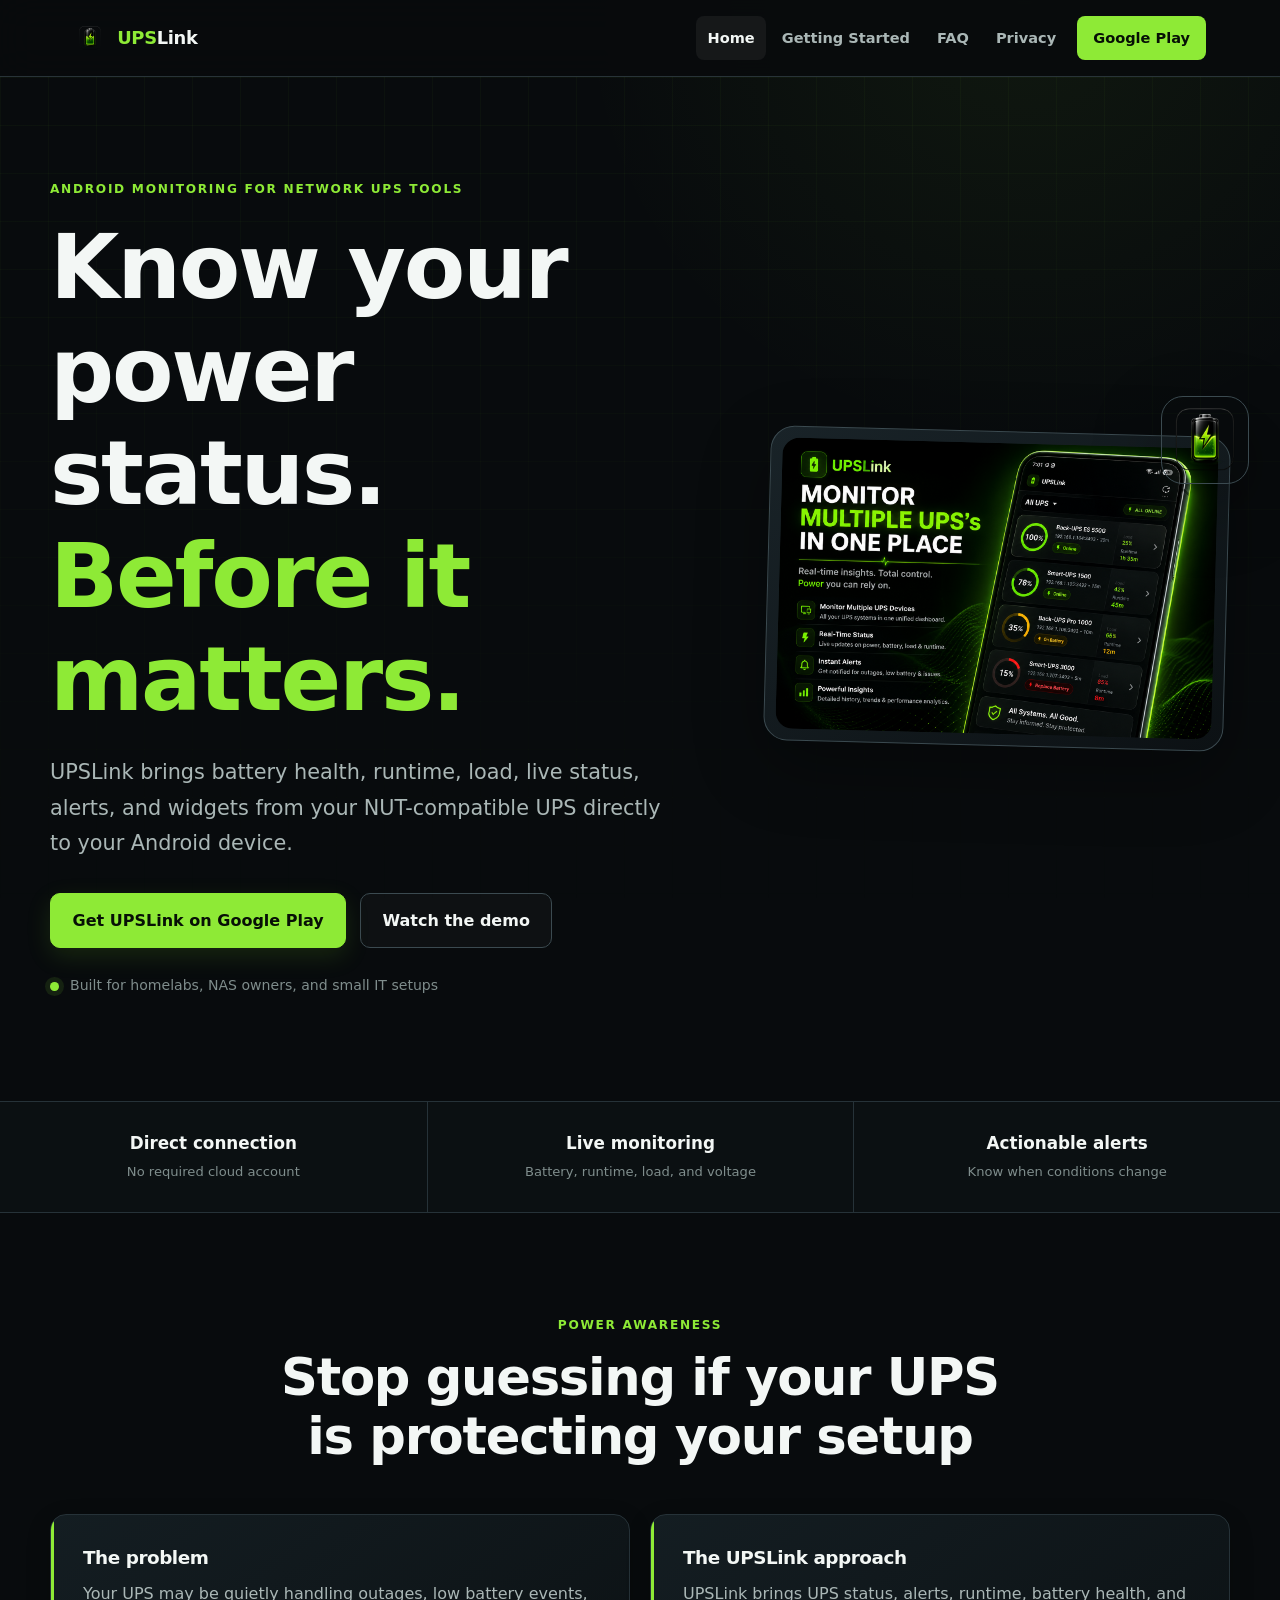
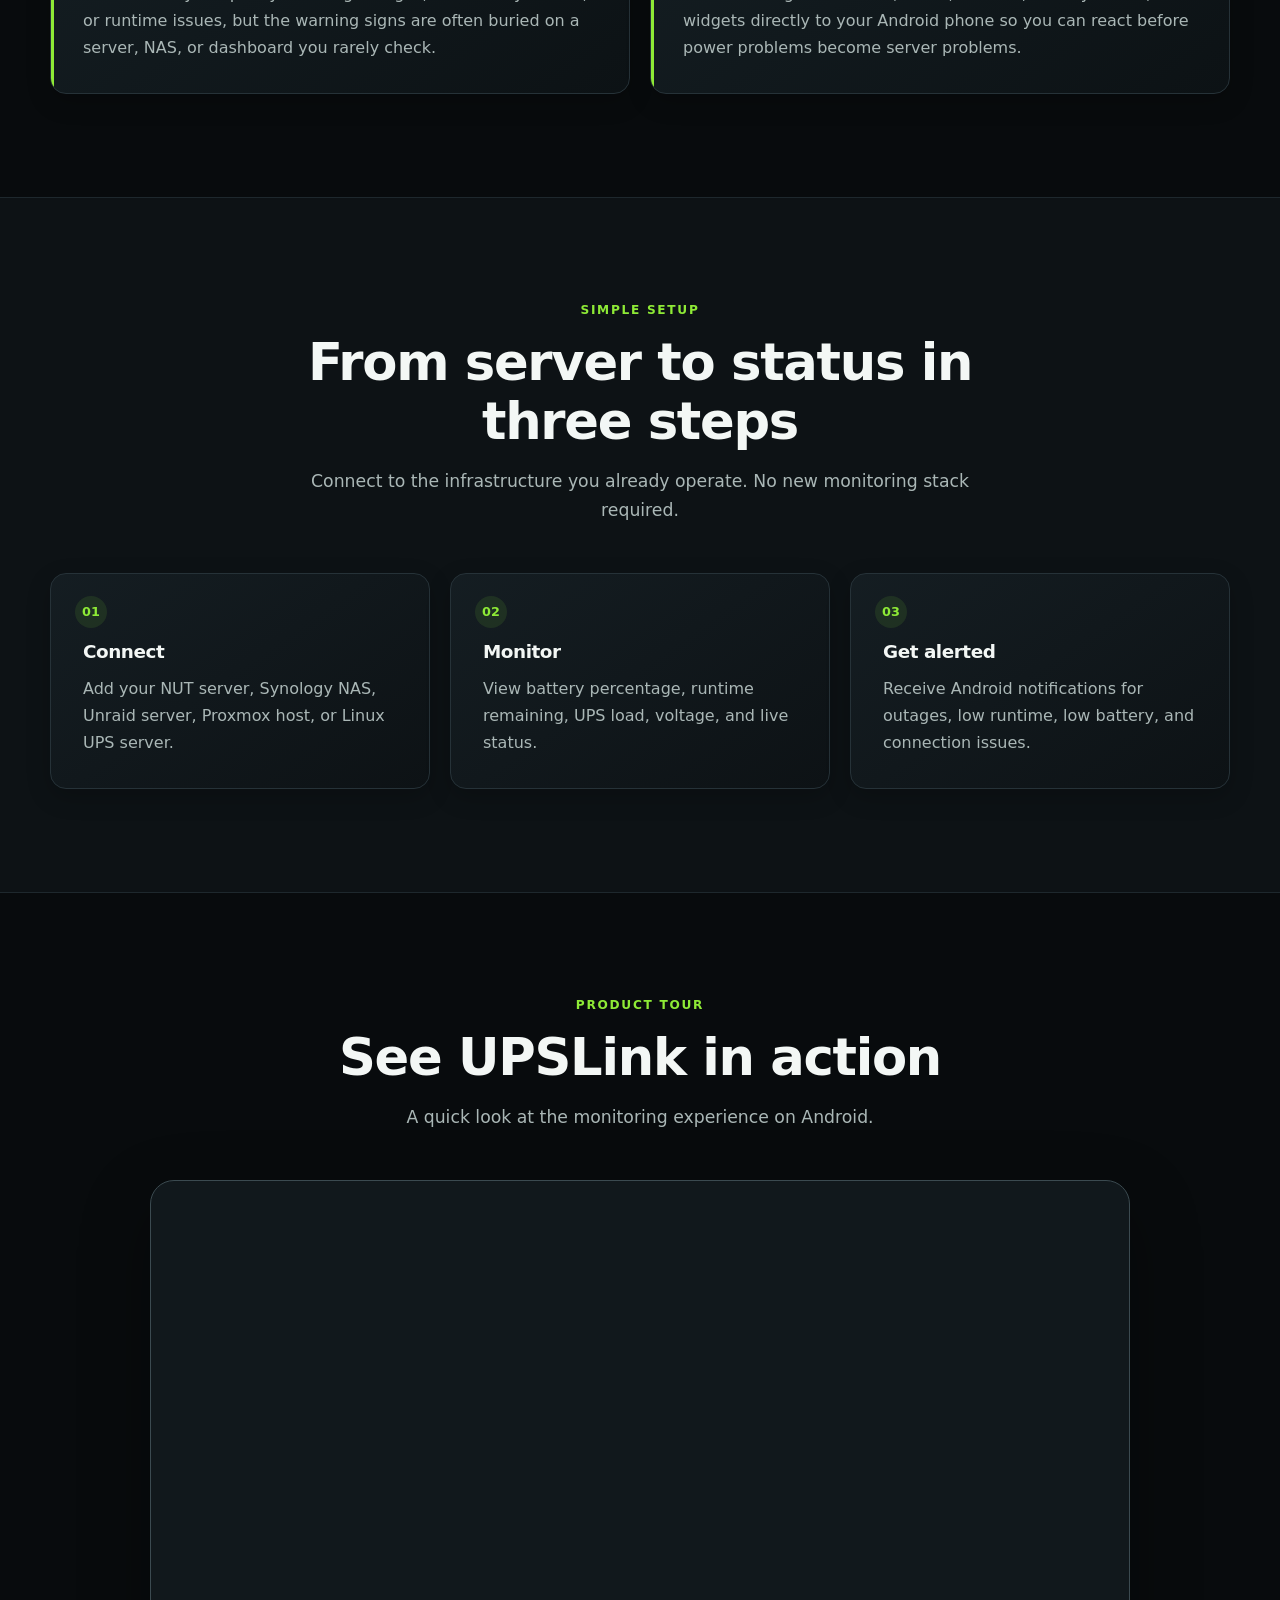
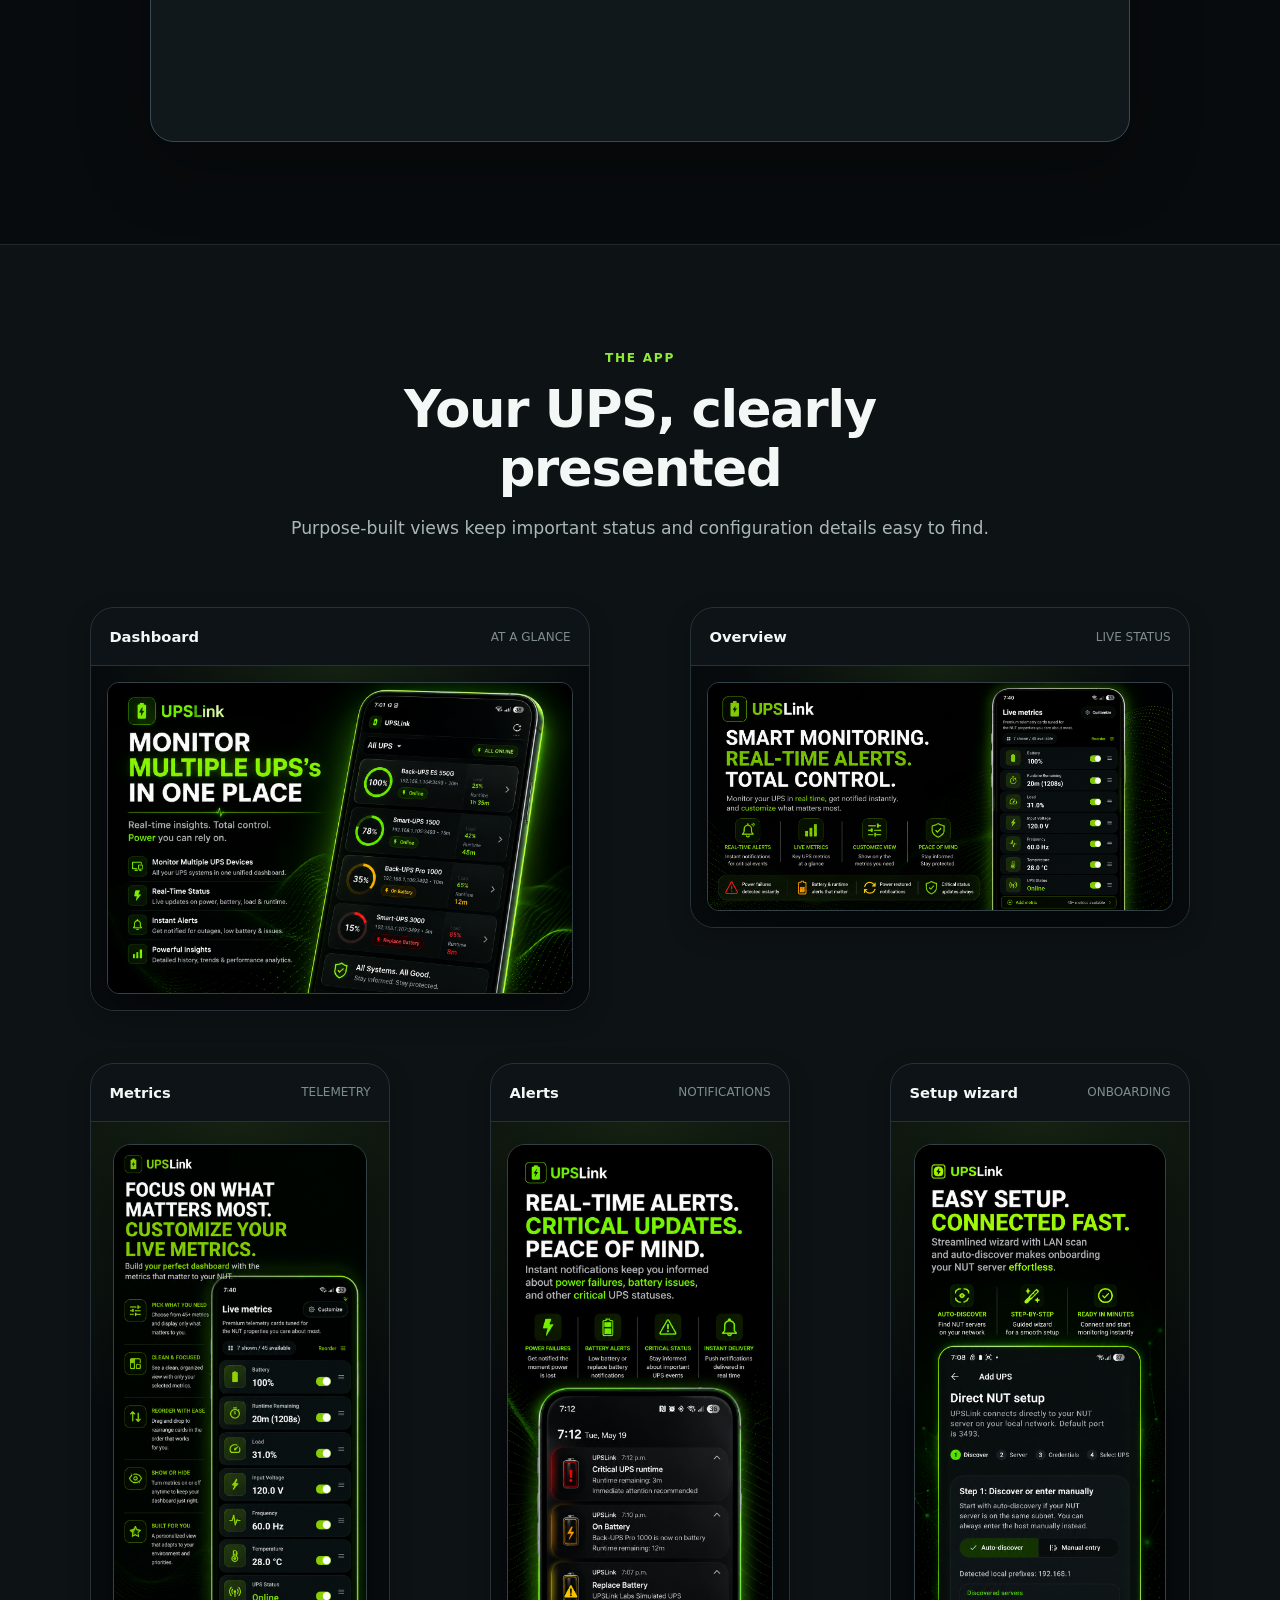
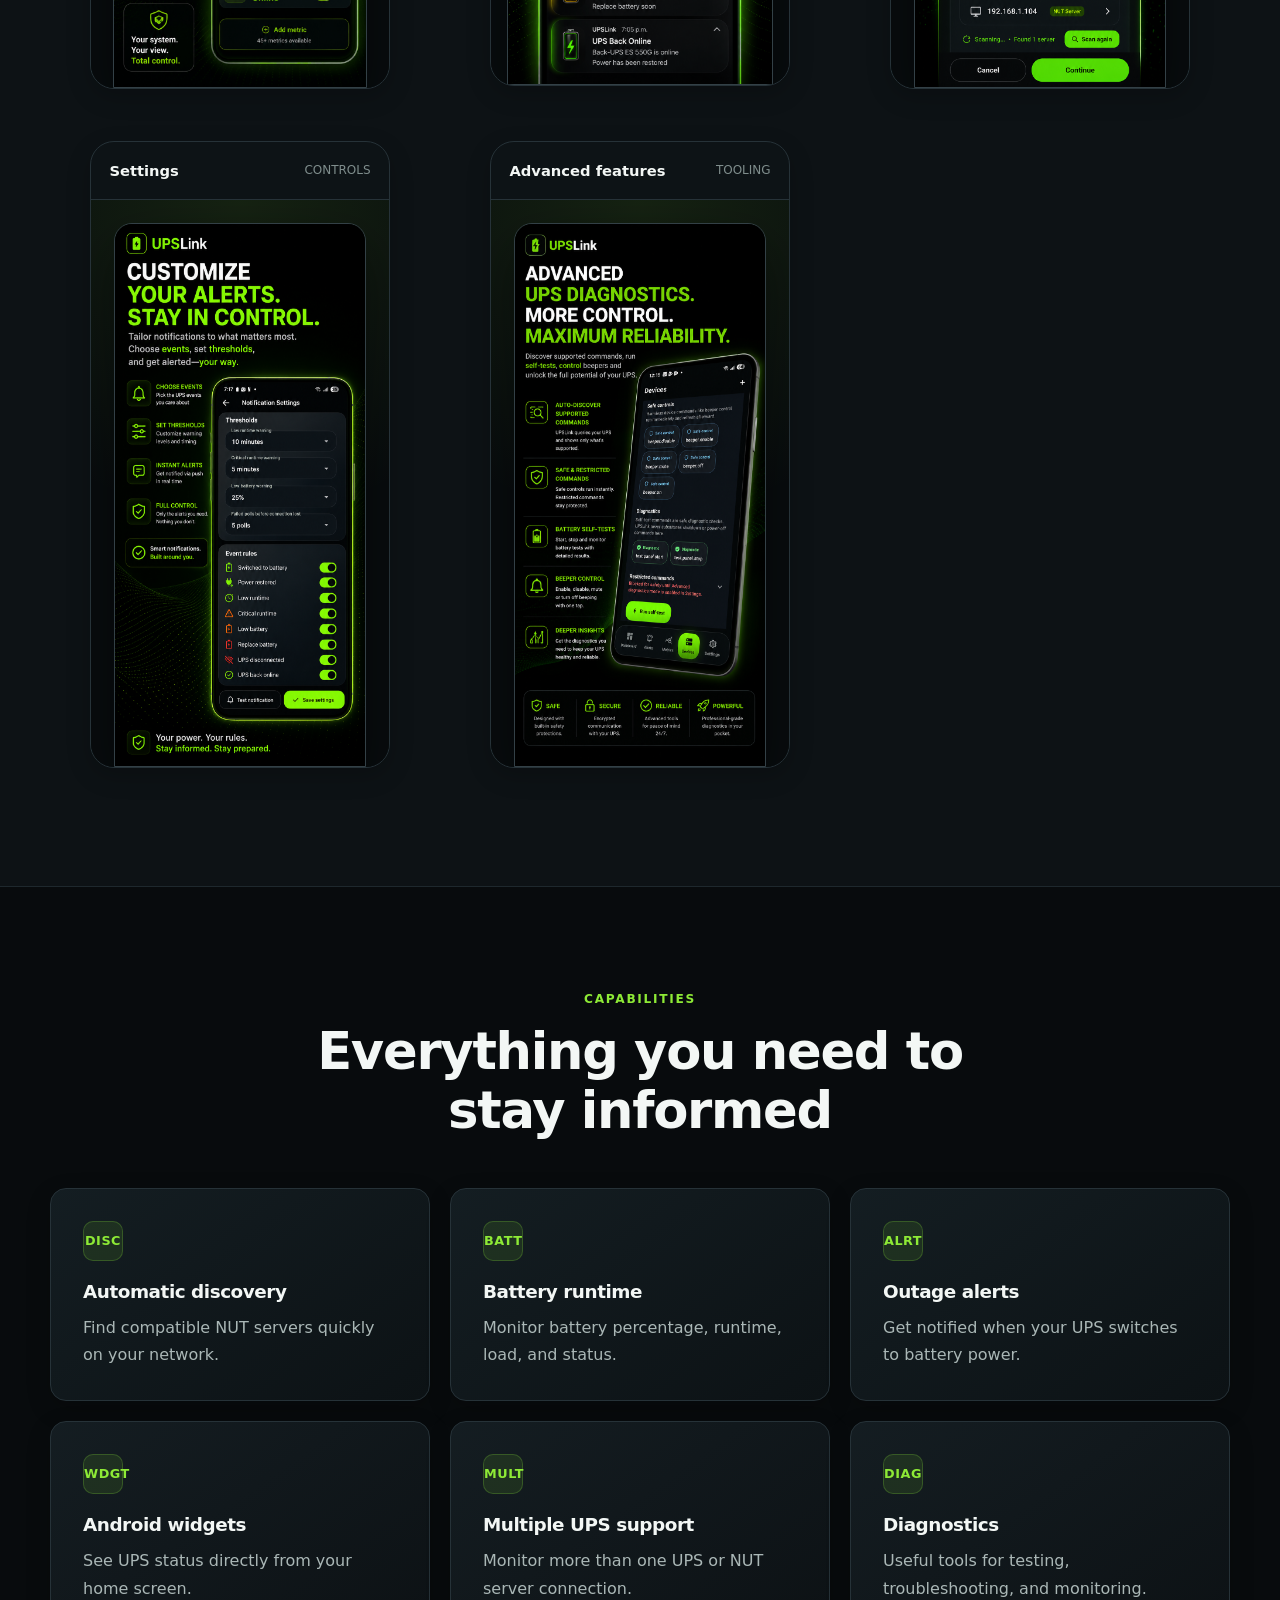
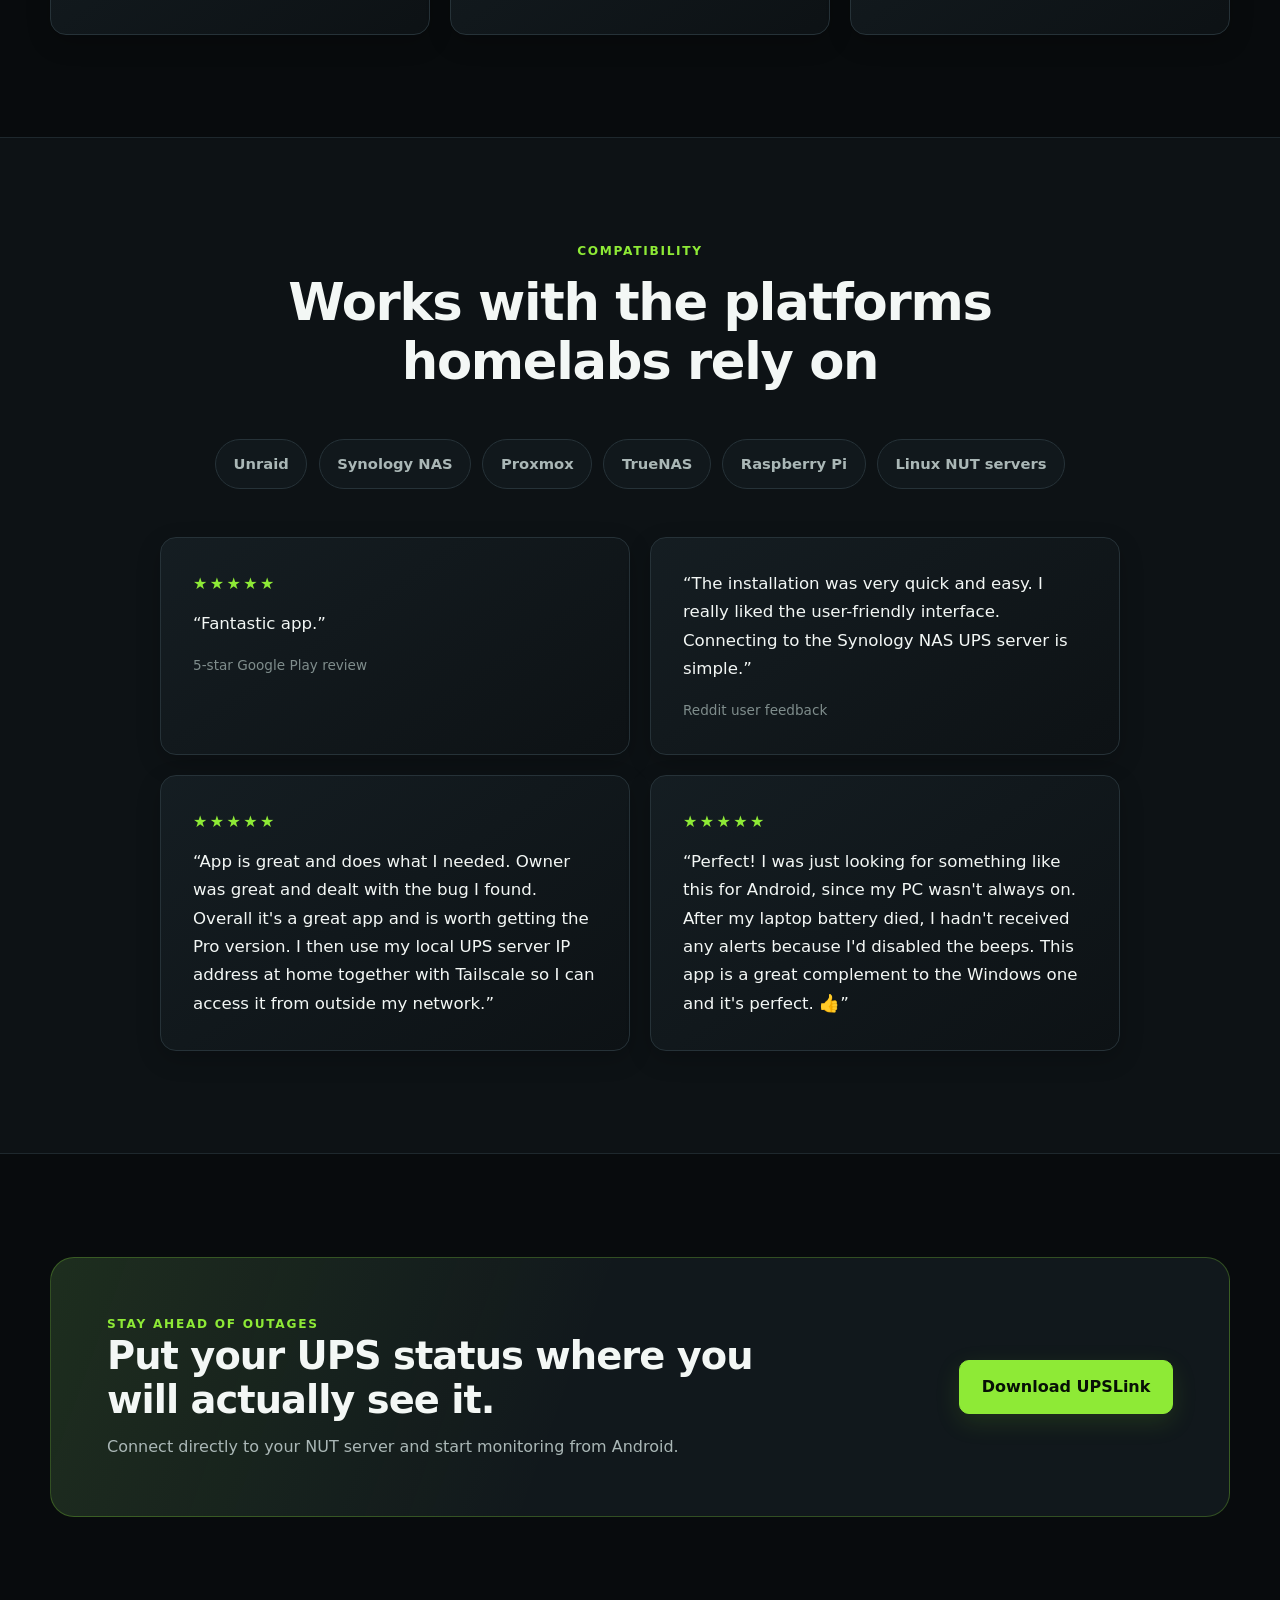
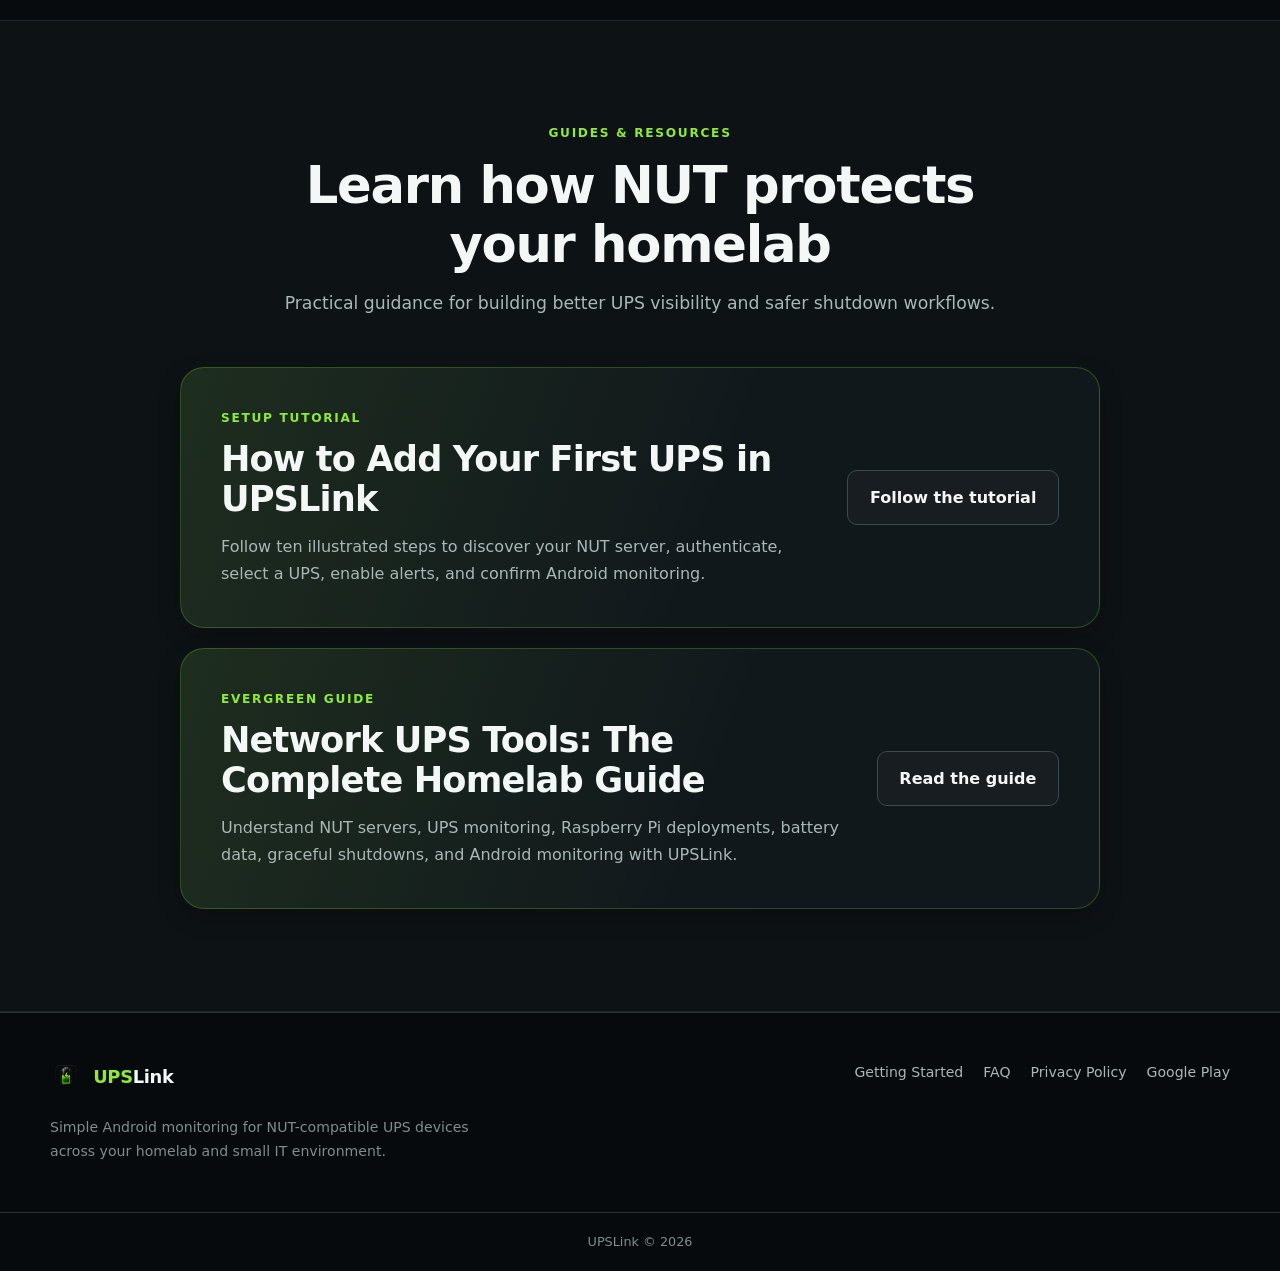
==== commit 8a48a43b: "Add UPSLink first UPS setup tutorial" ====
--- a/index.html
+++ b/index.html
@@ -199,14 +199,24 @@
           <h2>Learn how NUT protects your homelab</h2>
           <p>Practical guidance for building better UPS visibility and safer shutdown workflows.</p>
         </div>
-        <article class="guide-card">
-          <div>
-            <span class="eyebrow">Evergreen guide</span>
-            <h3>Network UPS Tools: The Complete Homelab Guide</h3>
-            <p>Understand NUT servers, UPS monitoring, Raspberry Pi deployments, battery data, graceful shutdowns, and Android monitoring with UPSLink.</p>
-          </div>
-          <a class="button button--secondary" href="articles/network-ups-tools-guide.html">Read the guide</a>
-        </article>
+        <div class="guide-list">
+          <article class="guide-card">
+            <div>
+              <span class="eyebrow">Setup tutorial</span>
+              <h3>How to Add Your First UPS in UPSLink</h3>
+              <p>Follow ten illustrated steps to discover your NUT server, authenticate, select a UPS, enable alerts, and confirm Android monitoring.</p>
+            </div>
+            <a class="button button--secondary" href="articles/tutorial-setup-guide.html">Follow the tutorial</a>
+          </article>
+          <article class="guide-card">
+            <div>
+              <span class="eyebrow">Evergreen guide</span>
+              <h3>Network UPS Tools: The Complete Homelab Guide</h3>
+              <p>Understand NUT servers, UPS monitoring, Raspberry Pi deployments, battery data, graceful shutdowns, and Android monitoring with UPSLink.</p>
+            </div>
+            <a class="button button--secondary" href="articles/network-ups-tools-guide.html">Read the guide</a>
+          </article>
+        </div>
       </div>
     </section>
   </main>
--- a/assets/css/styles.css
+++ b/assets/css/styles.css
@@ -908,6 +908,11 @@
   box-shadow: var(--shadow-sm);
 }
 
+.guide-list {
+  display: grid;
+  gap: 1.25rem;
+}
+
 .guide-card h3 {
   margin: 0.65rem 0 0.8rem;
   font-size: clamp(1.55rem, 3vw, 2.2rem);
@@ -1150,6 +1155,34 @@
   text-align: center;
 }
 
+.tutorial-step {
+  display: grid;
+  margin: 2.5rem 0 4rem;
+  grid-template-columns: minmax(0, 1fr) minmax(250px, 340px);
+  align-items: start;
+  gap: clamp(1.5rem, 5vw, 3.5rem);
+}
+
+.tutorial-step__copy h2 {
+  margin-top: 0;
+}
+
+.tutorial-step__copy > :last-child {
+  margin-bottom: 0;
+}
+
+.tutorial-step .article-figure {
+  width: 100%;
+  max-width: 340px;
+  margin: 0 auto;
+}
+
+.tutorial-step .article-figure img {
+  display: block;
+  aspect-ratio: 1080 / 2340;
+  object-fit: contain;
+}
+
 .article-faq {
   display: grid;
   gap: 1rem;
@@ -1278,6 +1311,10 @@
 
   .article-layout {
     grid-template-columns: minmax(0, 760px);
+  }
+
+  .tutorial-step {
+    grid-template-columns: minmax(0, 1fr) minmax(230px, 300px);
   }
 
   .article-aside {
@@ -1345,8 +1382,17 @@
   }
 
   .guide-card,
-  .architecture-grid {
+  .architecture-grid,
+  .tutorial-step {
     grid-template-columns: 1fr;
+  }
+
+  .tutorial-step {
+    margin-bottom: 3.5rem;
+  }
+
+  .tutorial-step .article-figure {
+    max-width: 310px;
   }
 
   .guide-card .button {
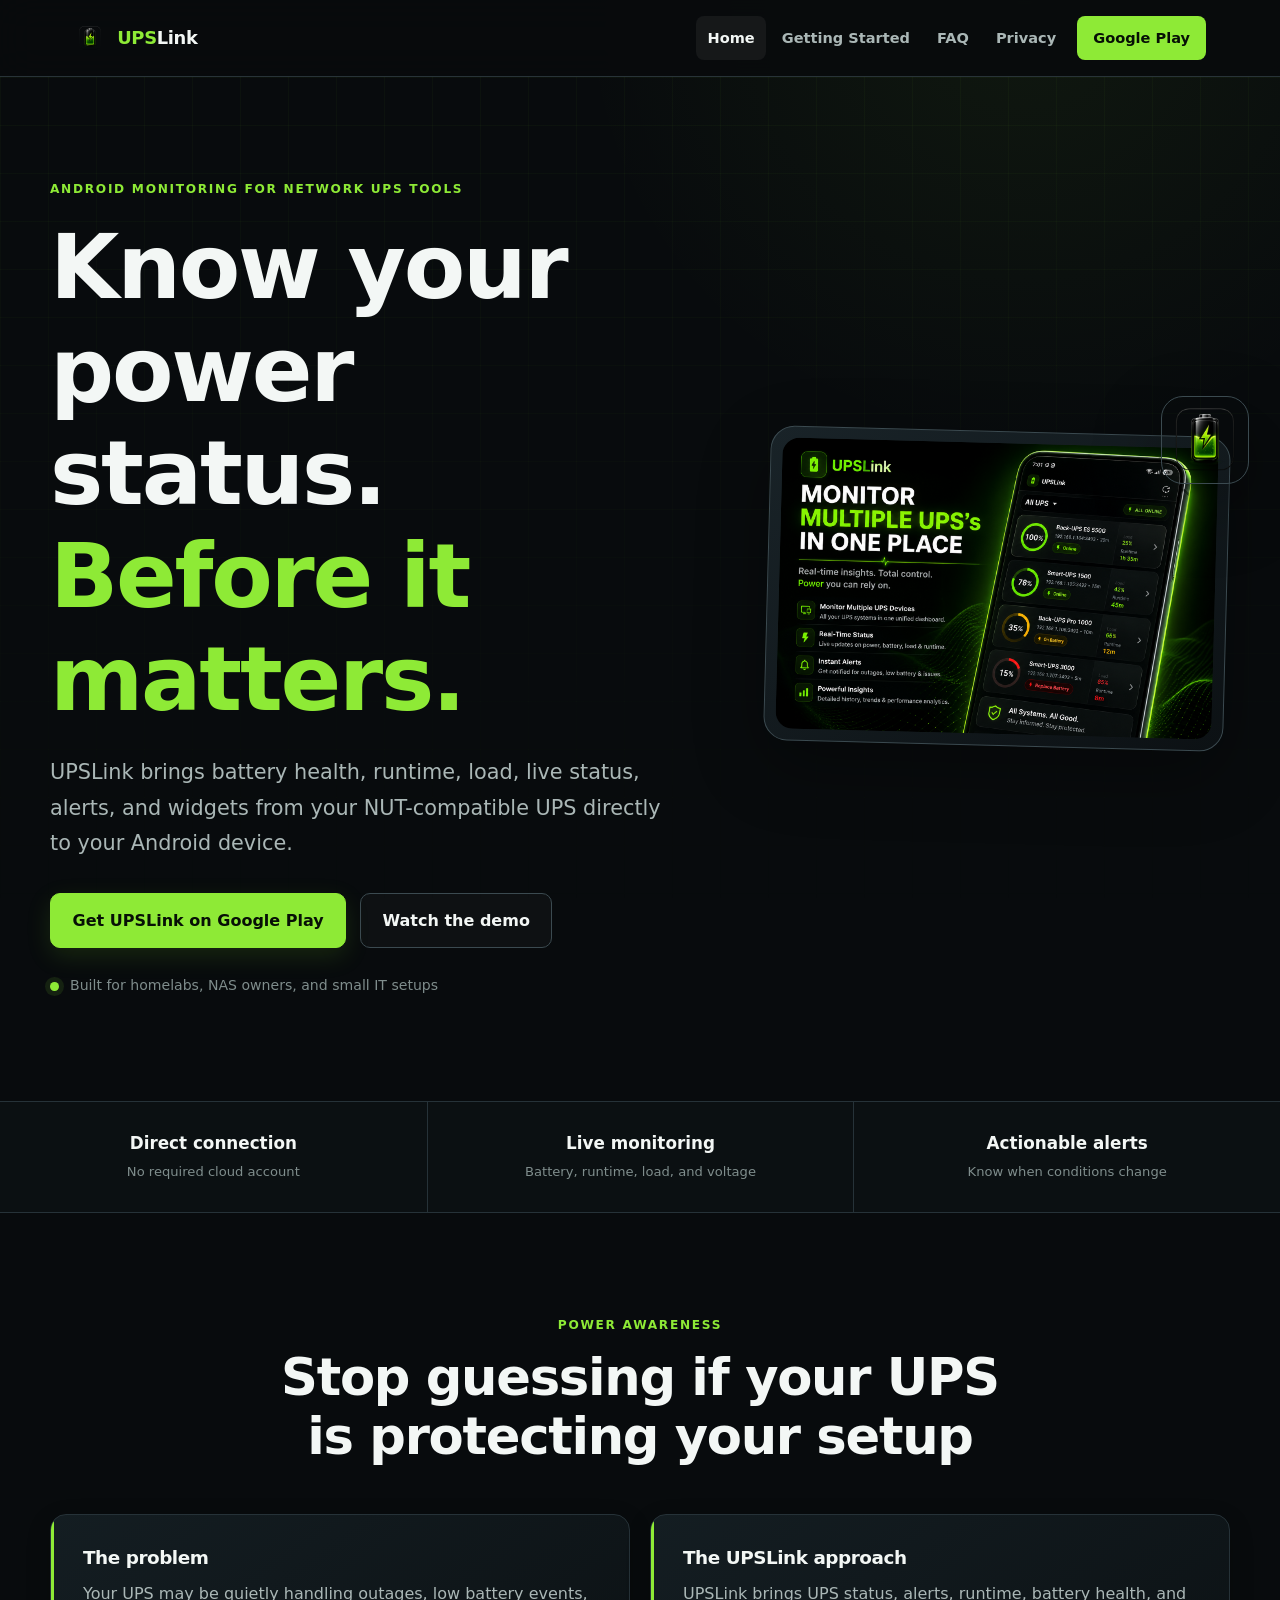
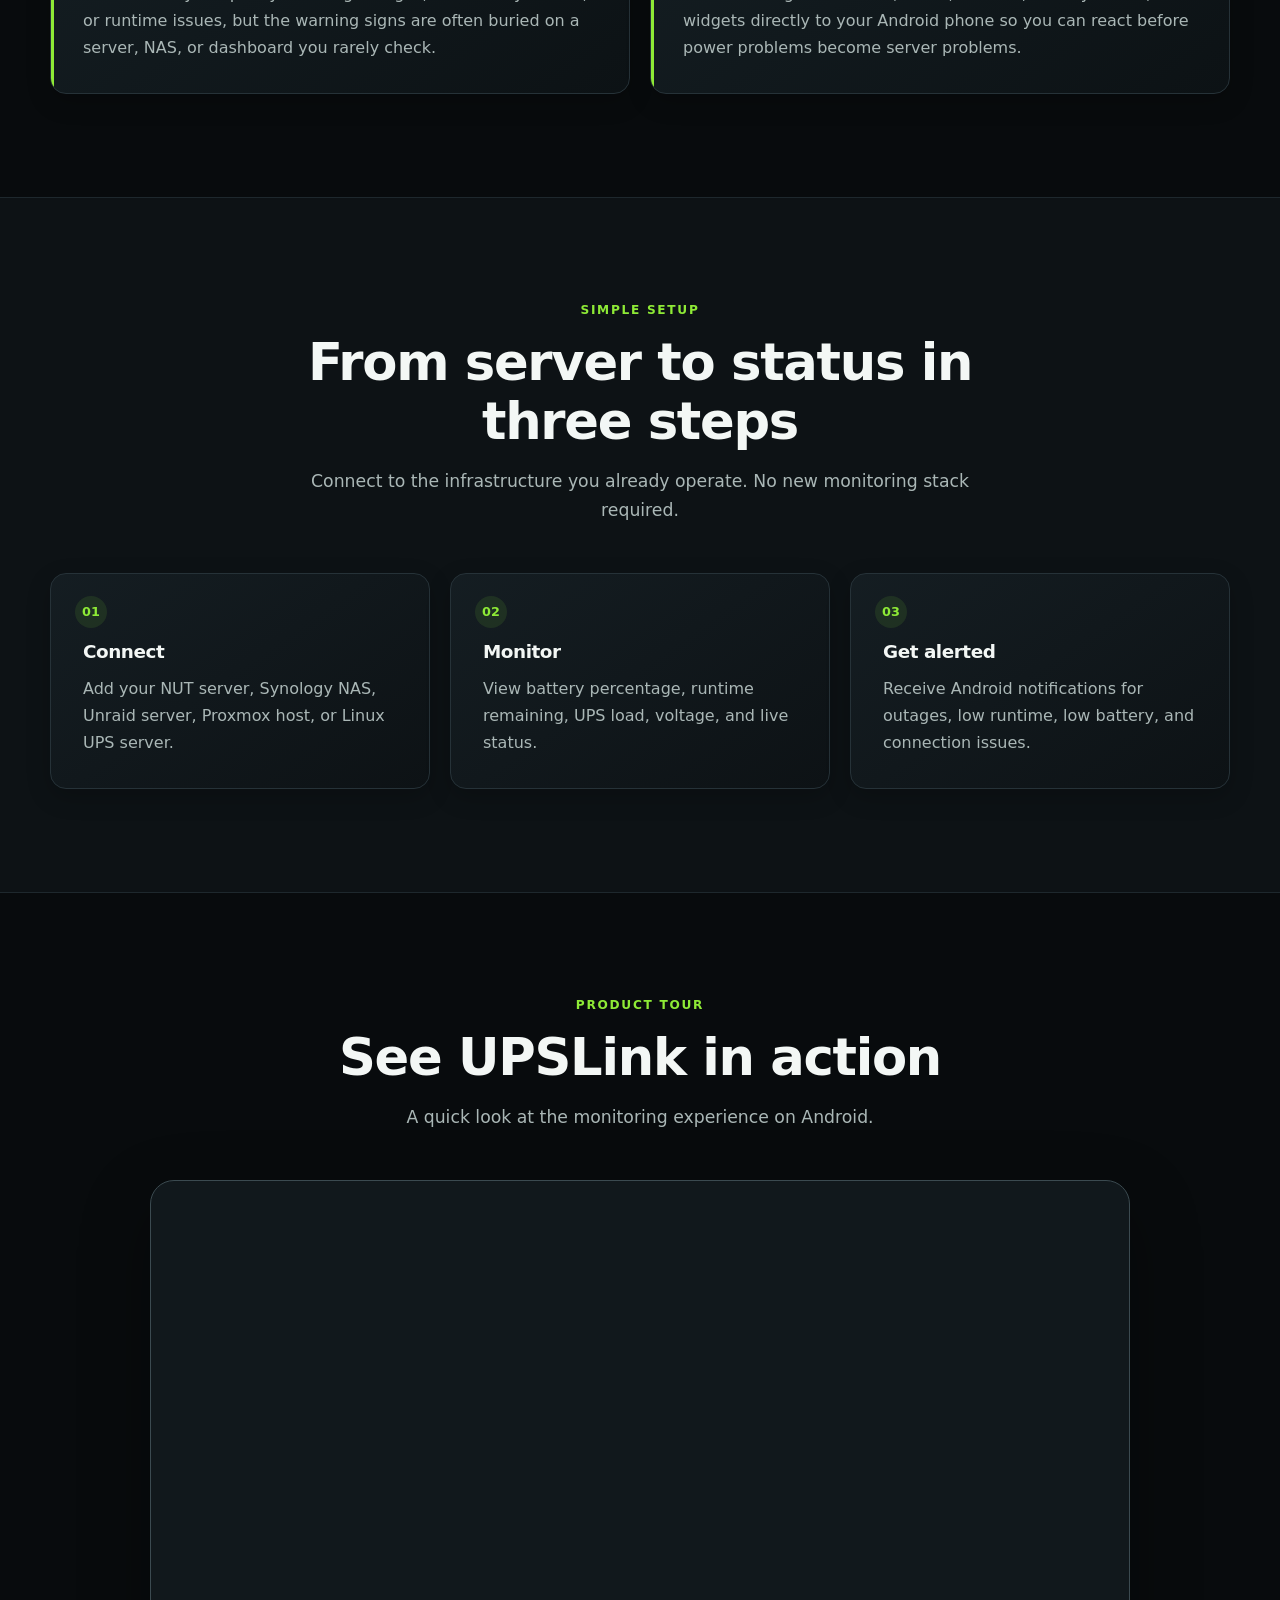
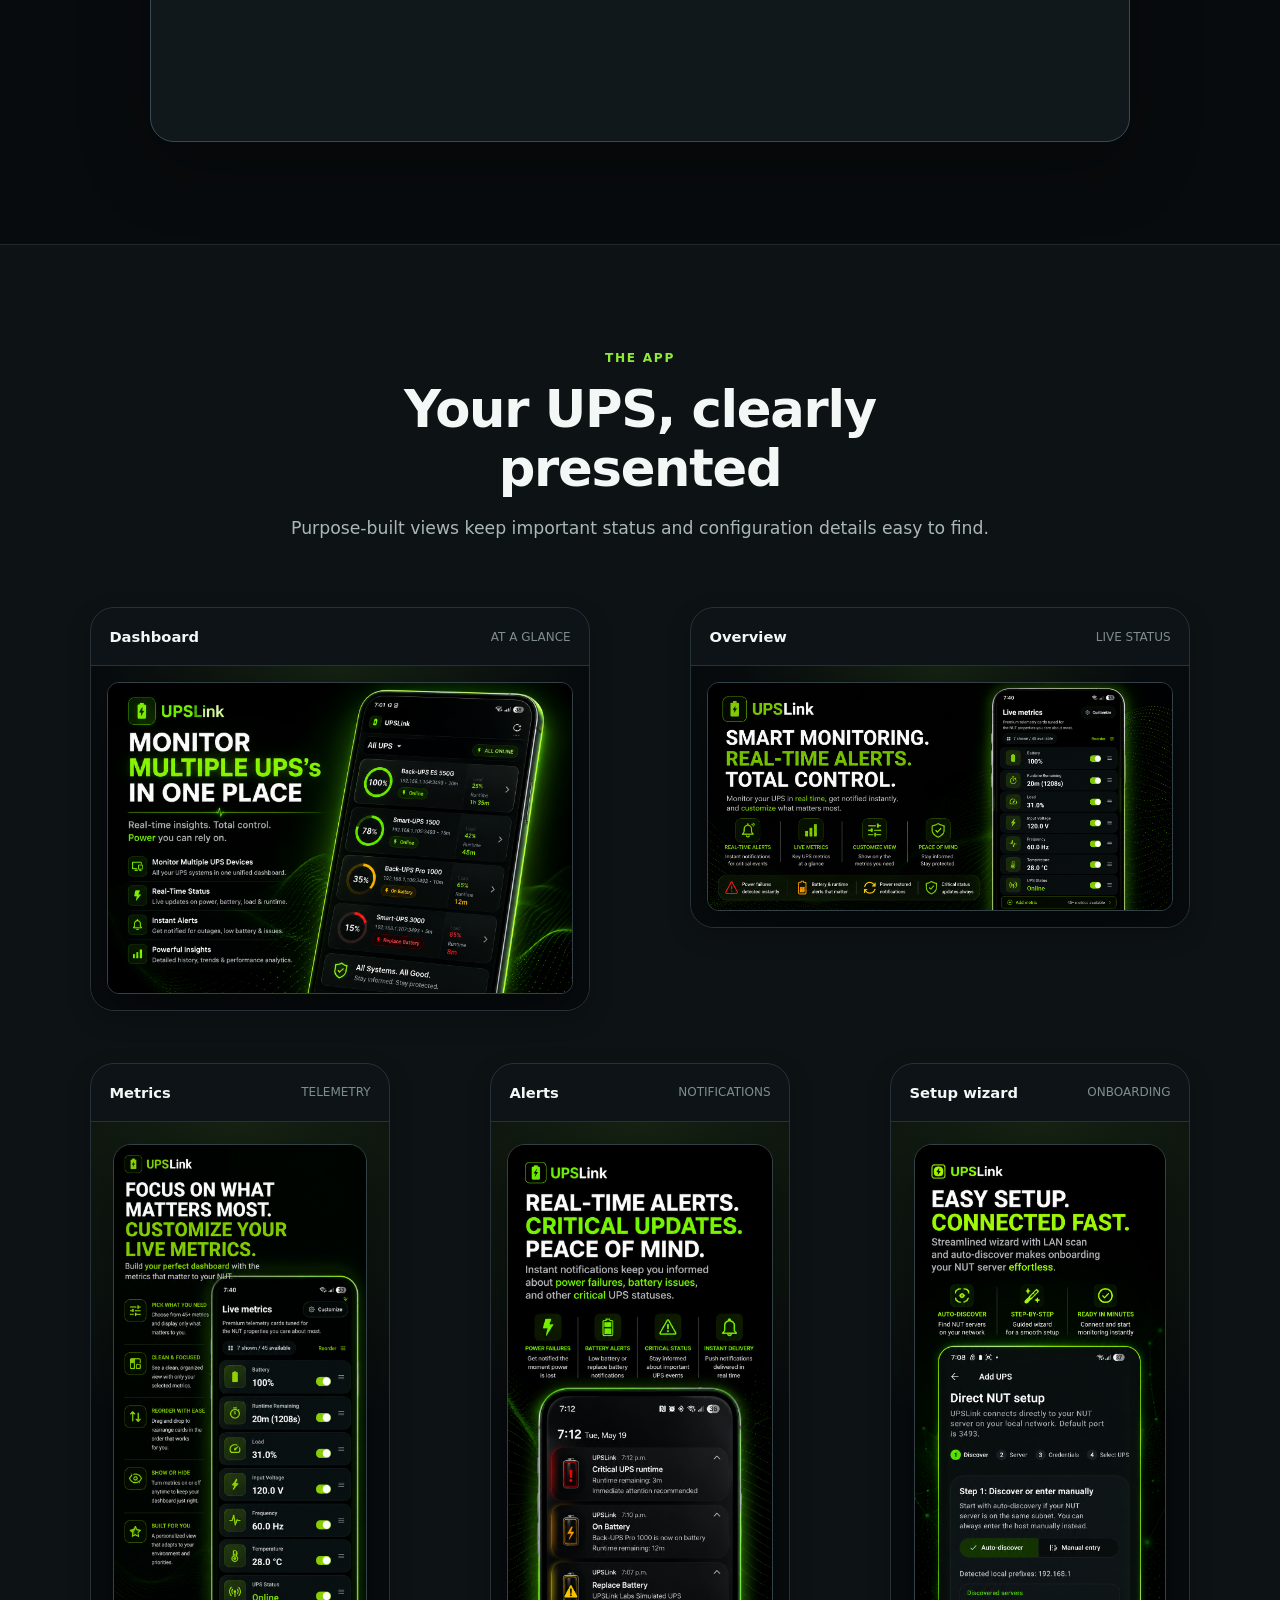
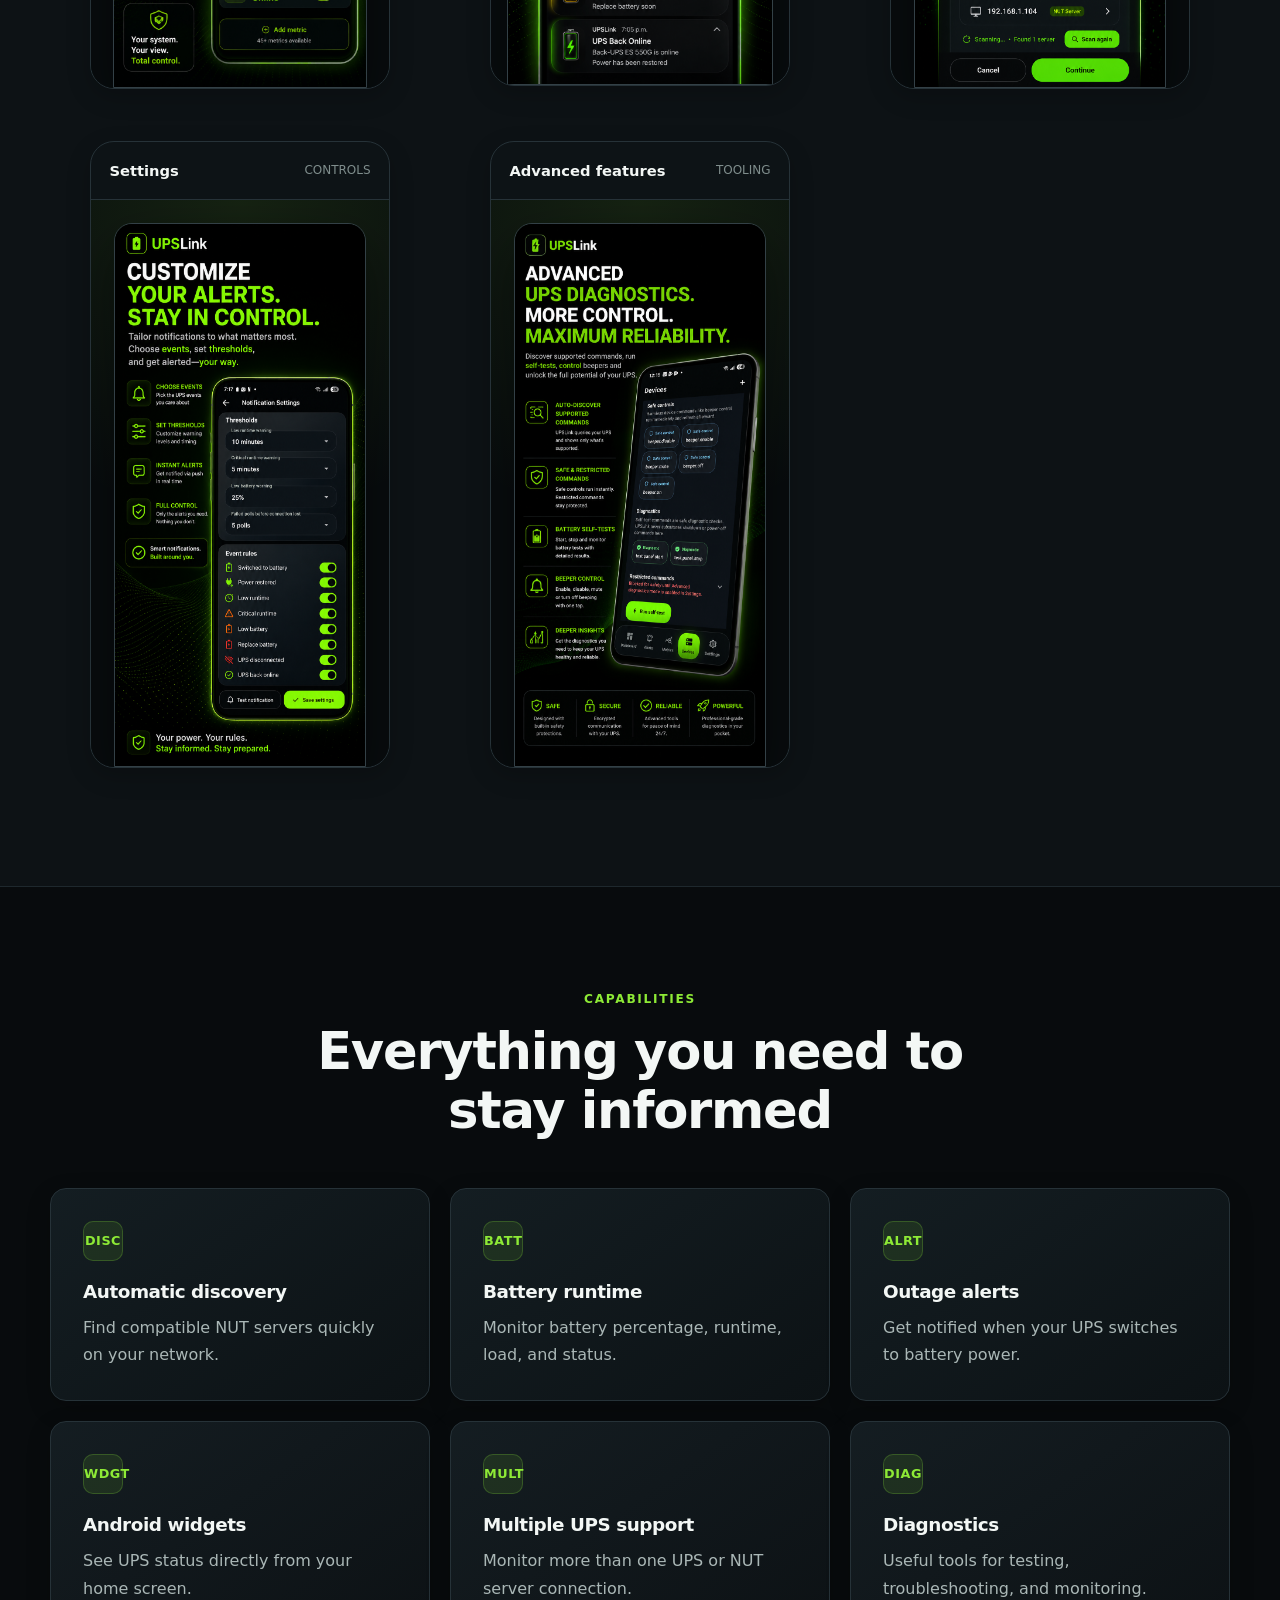
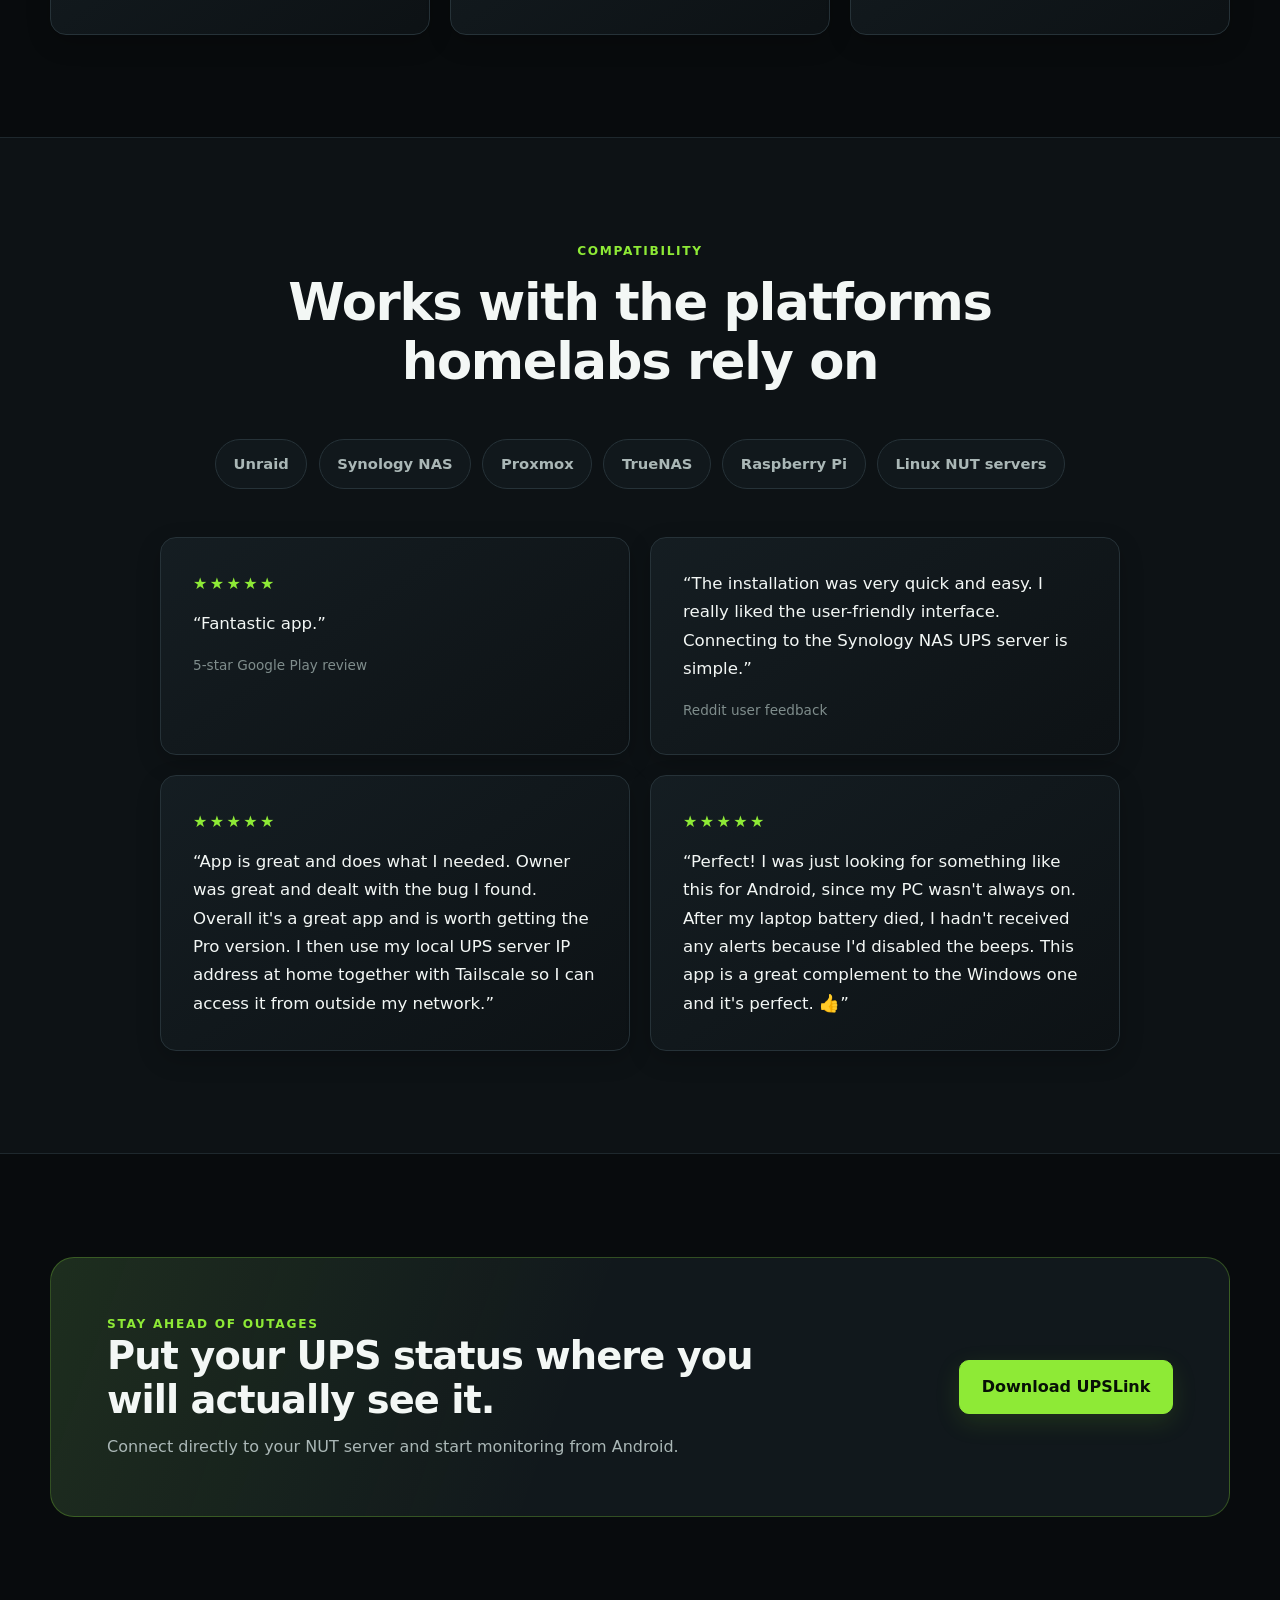
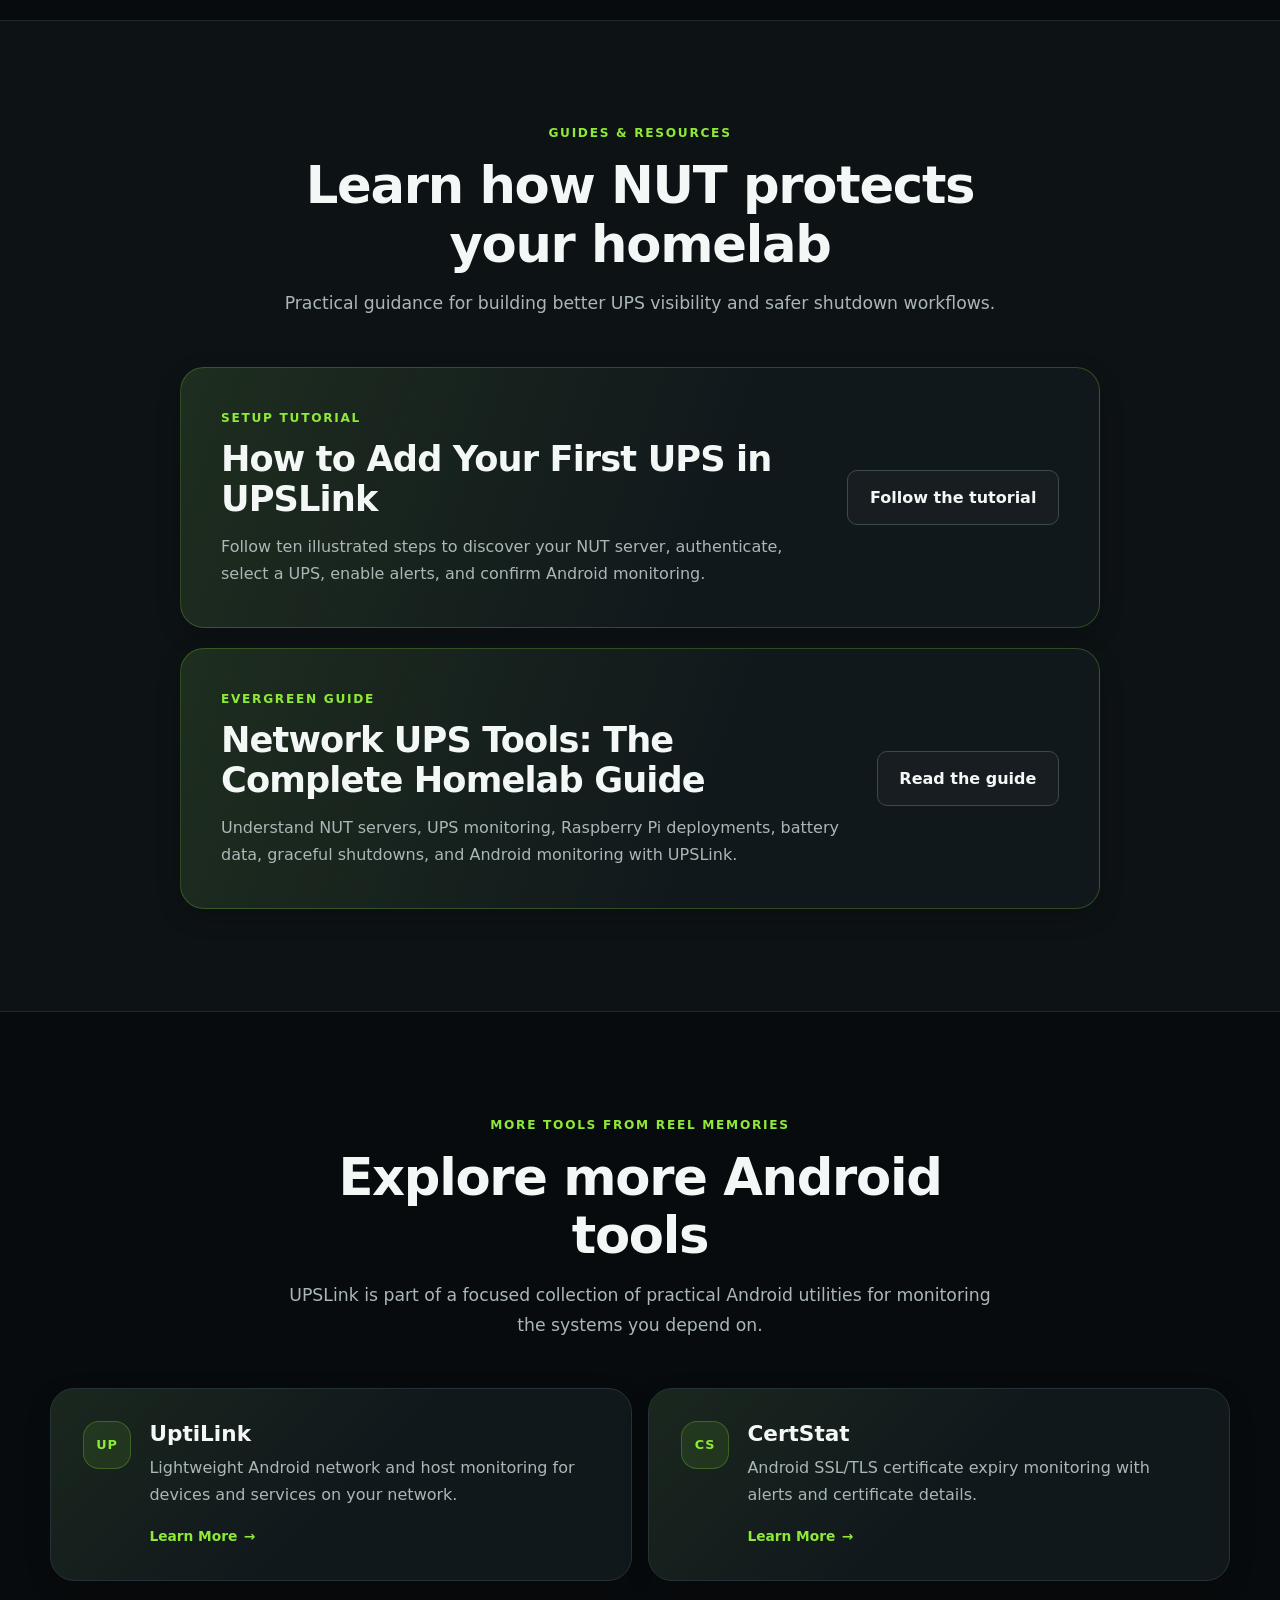
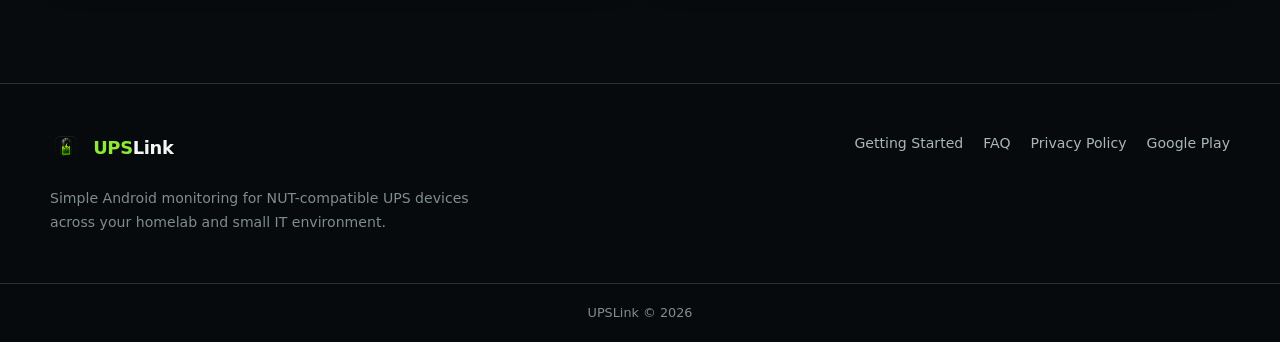
==== commit 90912b5f: "Add cross-promotion for Reel Memories apps" ====
--- a/index.html
+++ b/index.html
@@ -219,6 +219,34 @@
         </div>
       </div>
     </section>
+
+    <section class="section" aria-labelledby="more-apps-title">
+      <div class="container">
+        <div class="section-heading">
+          <span class="eyebrow">More tools from Reel Memories</span>
+          <h2 id="more-apps-title">Explore more Android tools</h2>
+          <p>UPSLink is part of a focused collection of practical Android utilities for monitoring the systems you depend on.</p>
+        </div>
+        <div class="app-grid">
+          <a class="app-card" href="https://reelmemories.github.io/uptilink/" aria-label="Learn more about UptiLink">
+            <span class="app-card__mark" aria-hidden="true">UP</span>
+            <span class="app-card__content">
+              <strong>UptiLink</strong>
+              <span>Lightweight Android network and host monitoring for devices and services on your network.</span>
+            </span>
+            <span class="app-card__cta">Learn More <span aria-hidden="true">&rarr;</span></span>
+          </a>
+          <a class="app-card" href="https://reelmemories.github.io/CertStat/" aria-label="Learn more about CertStat">
+            <span class="app-card__mark" aria-hidden="true">CS</span>
+            <span class="app-card__content">
+              <strong>CertStat</strong>
+              <span>Android SSL/TLS certificate expiry monitoring with alerts and certificate details.</span>
+            </span>
+            <span class="app-card__cta">Learn More <span aria-hidden="true">&rarr;</span></span>
+          </a>
+        </div>
+      </div>
+    </section>
   </main>
 
   <footer class="site-footer">
--- a/assets/css/styles.css
+++ b/assets/css/styles.css
@@ -924,6 +924,89 @@
   color: var(--color-muted);
 }
 
+.app-grid {
+  display: grid;
+  grid-template-columns: repeat(2, minmax(0, 1fr));
+  gap: 1rem;
+}
+
+.app-card {
+  display: grid;
+  min-width: 0;
+  padding: clamp(1.4rem, 3vw, 2rem);
+  grid-template-columns: auto minmax(0, 1fr);
+  align-items: start;
+  gap: 1rem 1.15rem;
+  border: 1px solid var(--color-border);
+  border-radius: var(--radius-lg);
+  background:
+    linear-gradient(135deg, rgba(142, 234, 54, 0.07), transparent 52%),
+    var(--color-surface);
+  box-shadow: var(--shadow-sm);
+  color: inherit;
+  text-decoration: none;
+  transition: border-color 160ms ease, transform 160ms ease, box-shadow 160ms ease;
+}
+
+.app-card:hover {
+  border-color: rgba(142, 234, 54, 0.36);
+  box-shadow: 0 18px 45px rgba(0, 0, 0, 0.24);
+  transform: translateY(-3px);
+}
+
+.app-card:focus-visible {
+  outline: 3px solid var(--color-accent);
+  outline-offset: 3px;
+}
+
+.app-card__mark {
+  display: grid;
+  width: 3rem;
+  height: 3rem;
+  place-items: center;
+  border: 1px solid rgba(142, 234, 54, 0.25);
+  border-radius: var(--radius-md);
+  background: var(--color-accent-soft);
+  color: var(--color-accent);
+  font-size: 0.8rem;
+  font-weight: 850;
+  letter-spacing: 0.06em;
+}
+
+.app-card__content {
+  display: grid;
+  min-width: 0;
+  gap: 0.45rem;
+}
+
+.app-card__content strong {
+  color: var(--color-text);
+  font-size: 1.35rem;
+  line-height: 1.2;
+}
+
+.app-card__content > span {
+  color: var(--color-muted);
+}
+
+.app-card__cta {
+  display: inline-flex;
+  grid-column: 2;
+  align-items: center;
+  gap: 0.4rem;
+  color: var(--color-accent);
+  font-size: 0.86rem;
+  font-weight: 800;
+}
+
+.app-card__cta span {
+  transition: transform 160ms ease;
+}
+
+.app-card:hover .app-card__cta span {
+  transform: translateX(3px);
+}
+
 .article-hero {
   padding: clamp(4.5rem, 9vw, 7.5rem) 0;
   border-bottom: 1px solid var(--color-border);
@@ -1377,6 +1460,7 @@
   .feature-grid,
   .steps-grid,
   .reviews,
+  .app-grid,
   .footer-grid {
     grid-template-columns: 1fr;
   }
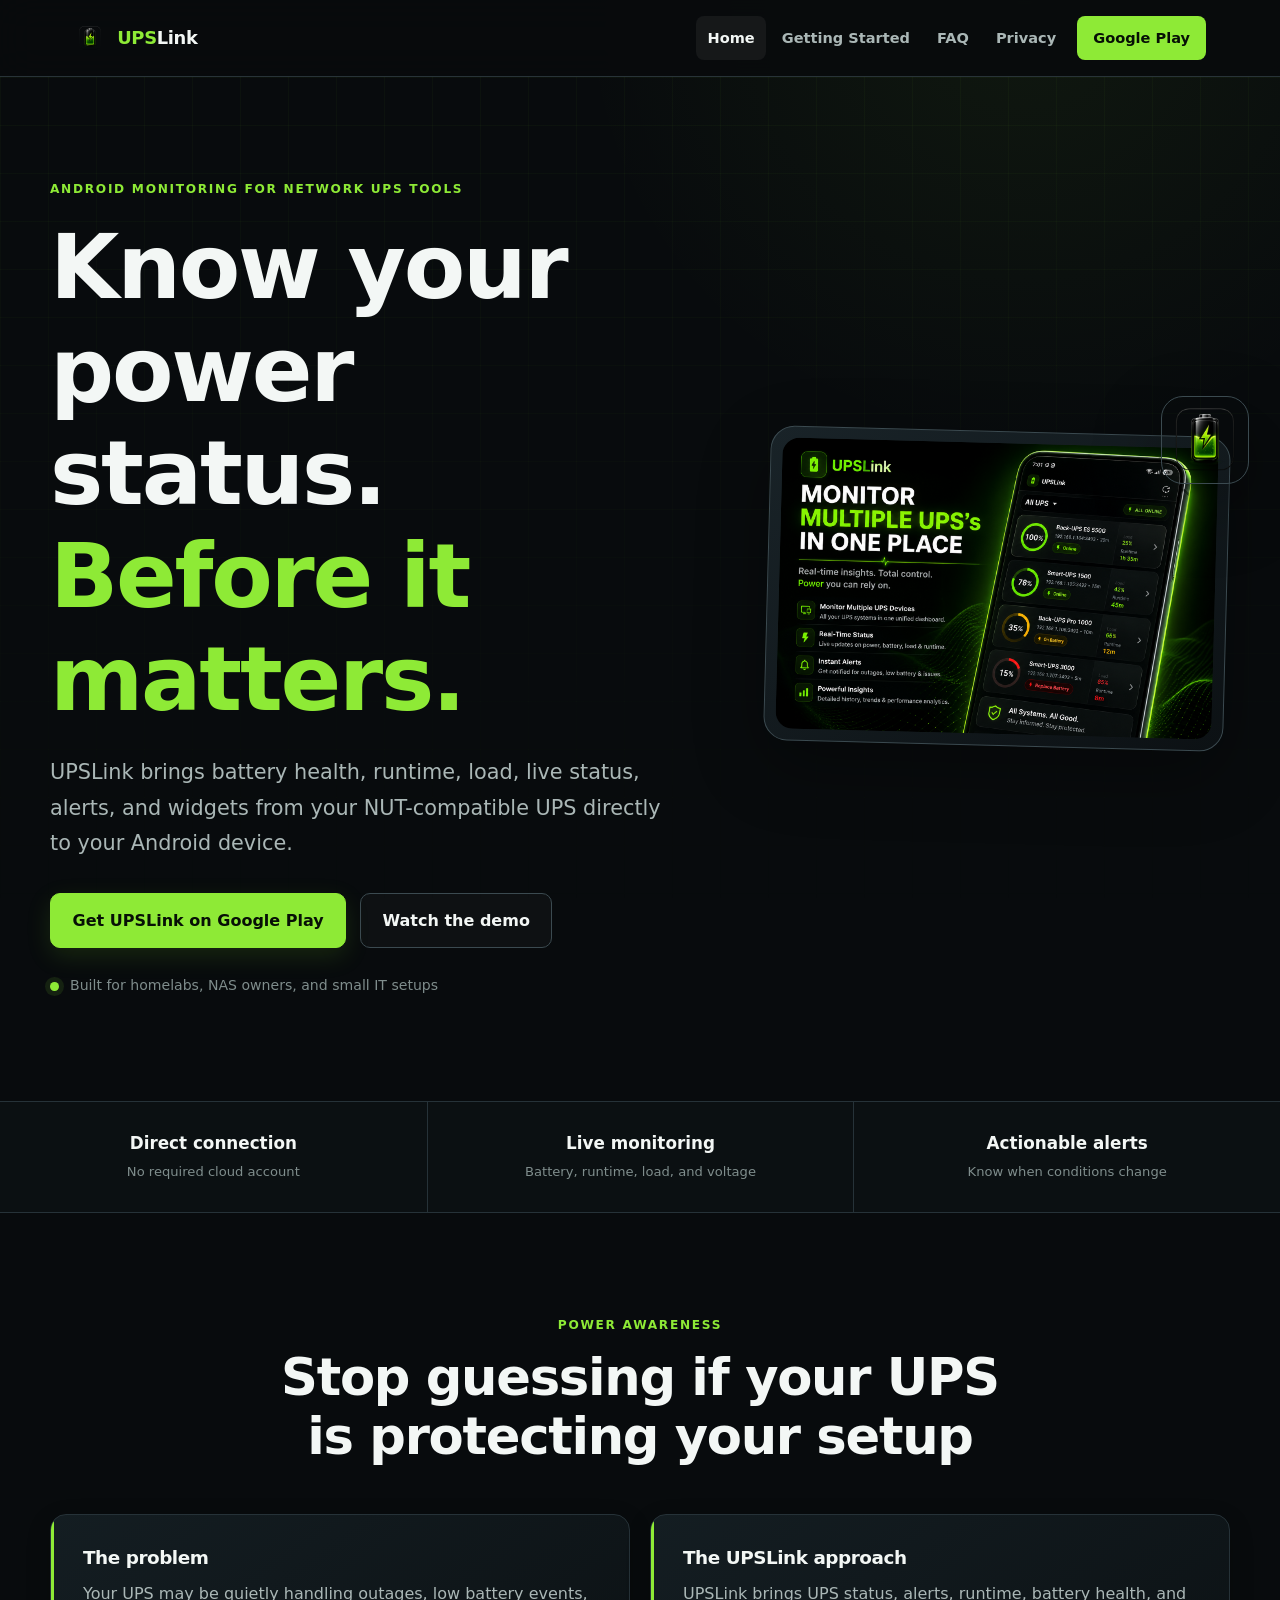
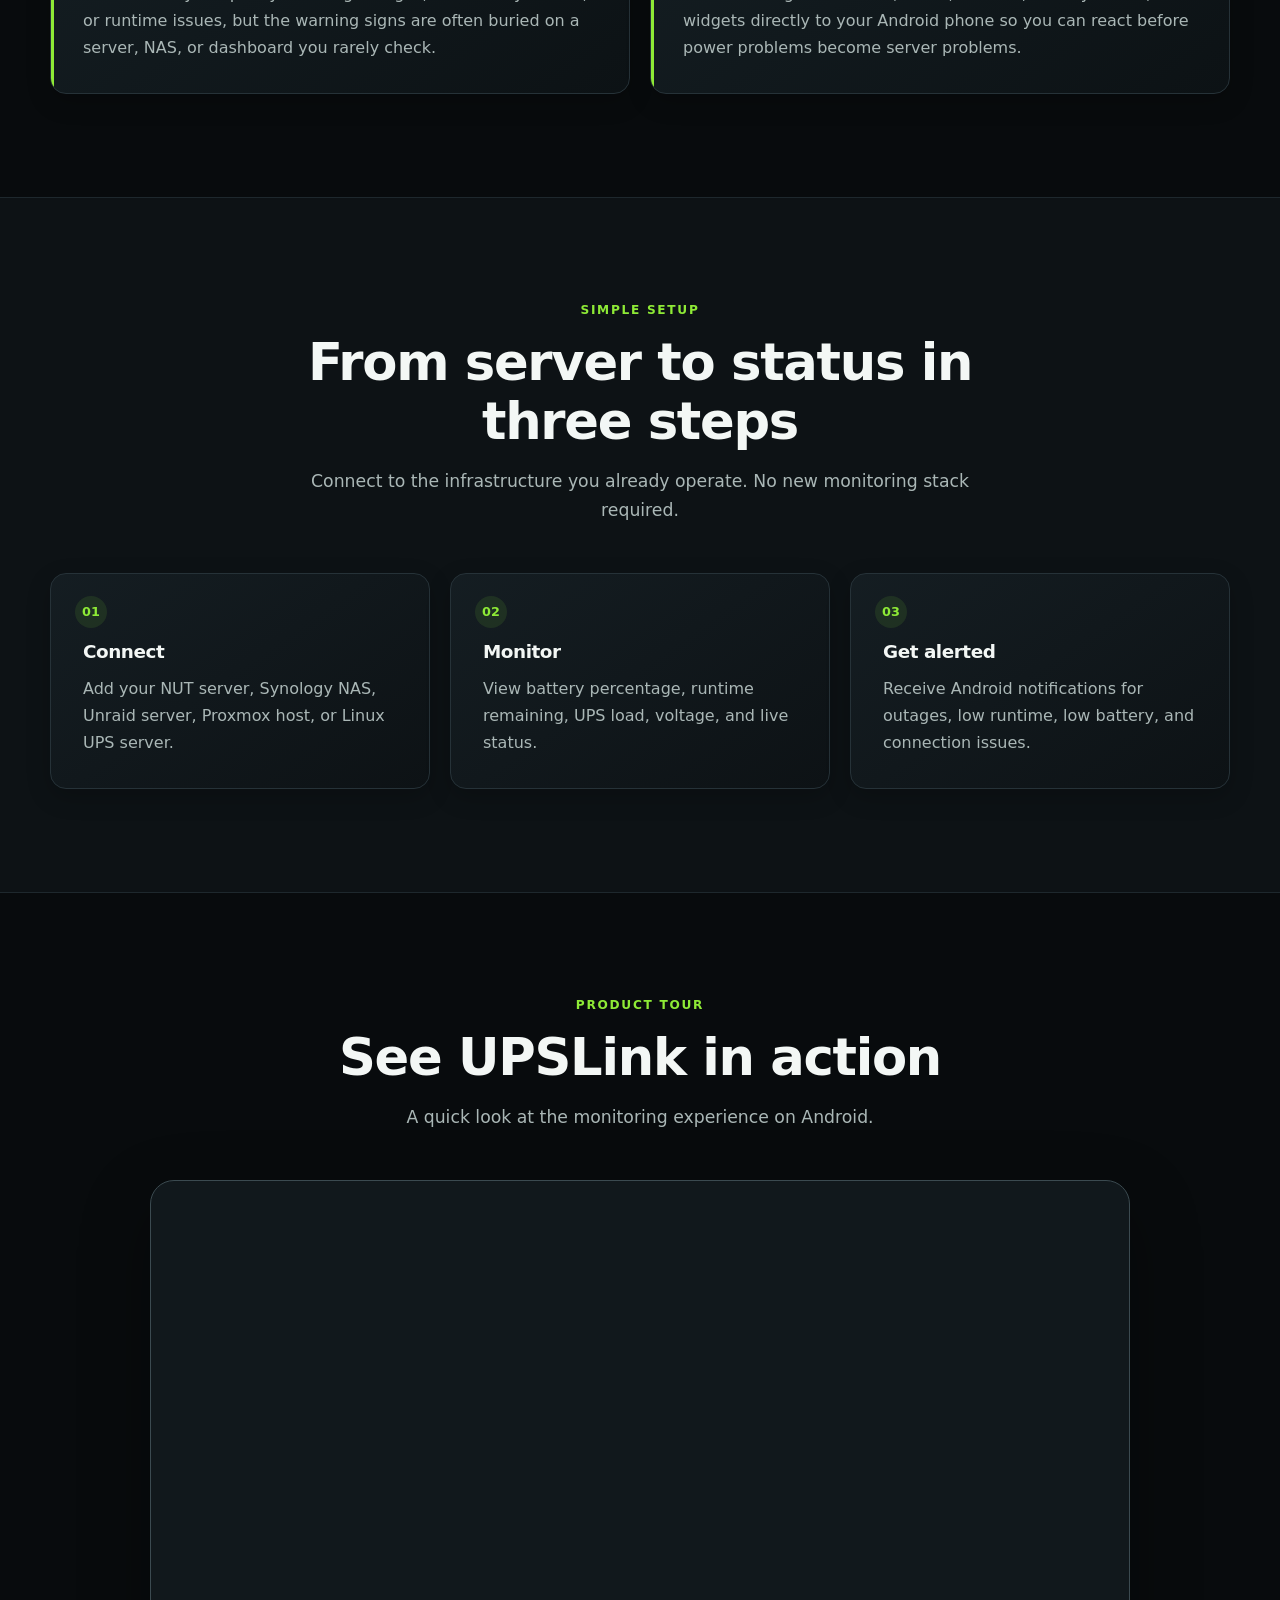
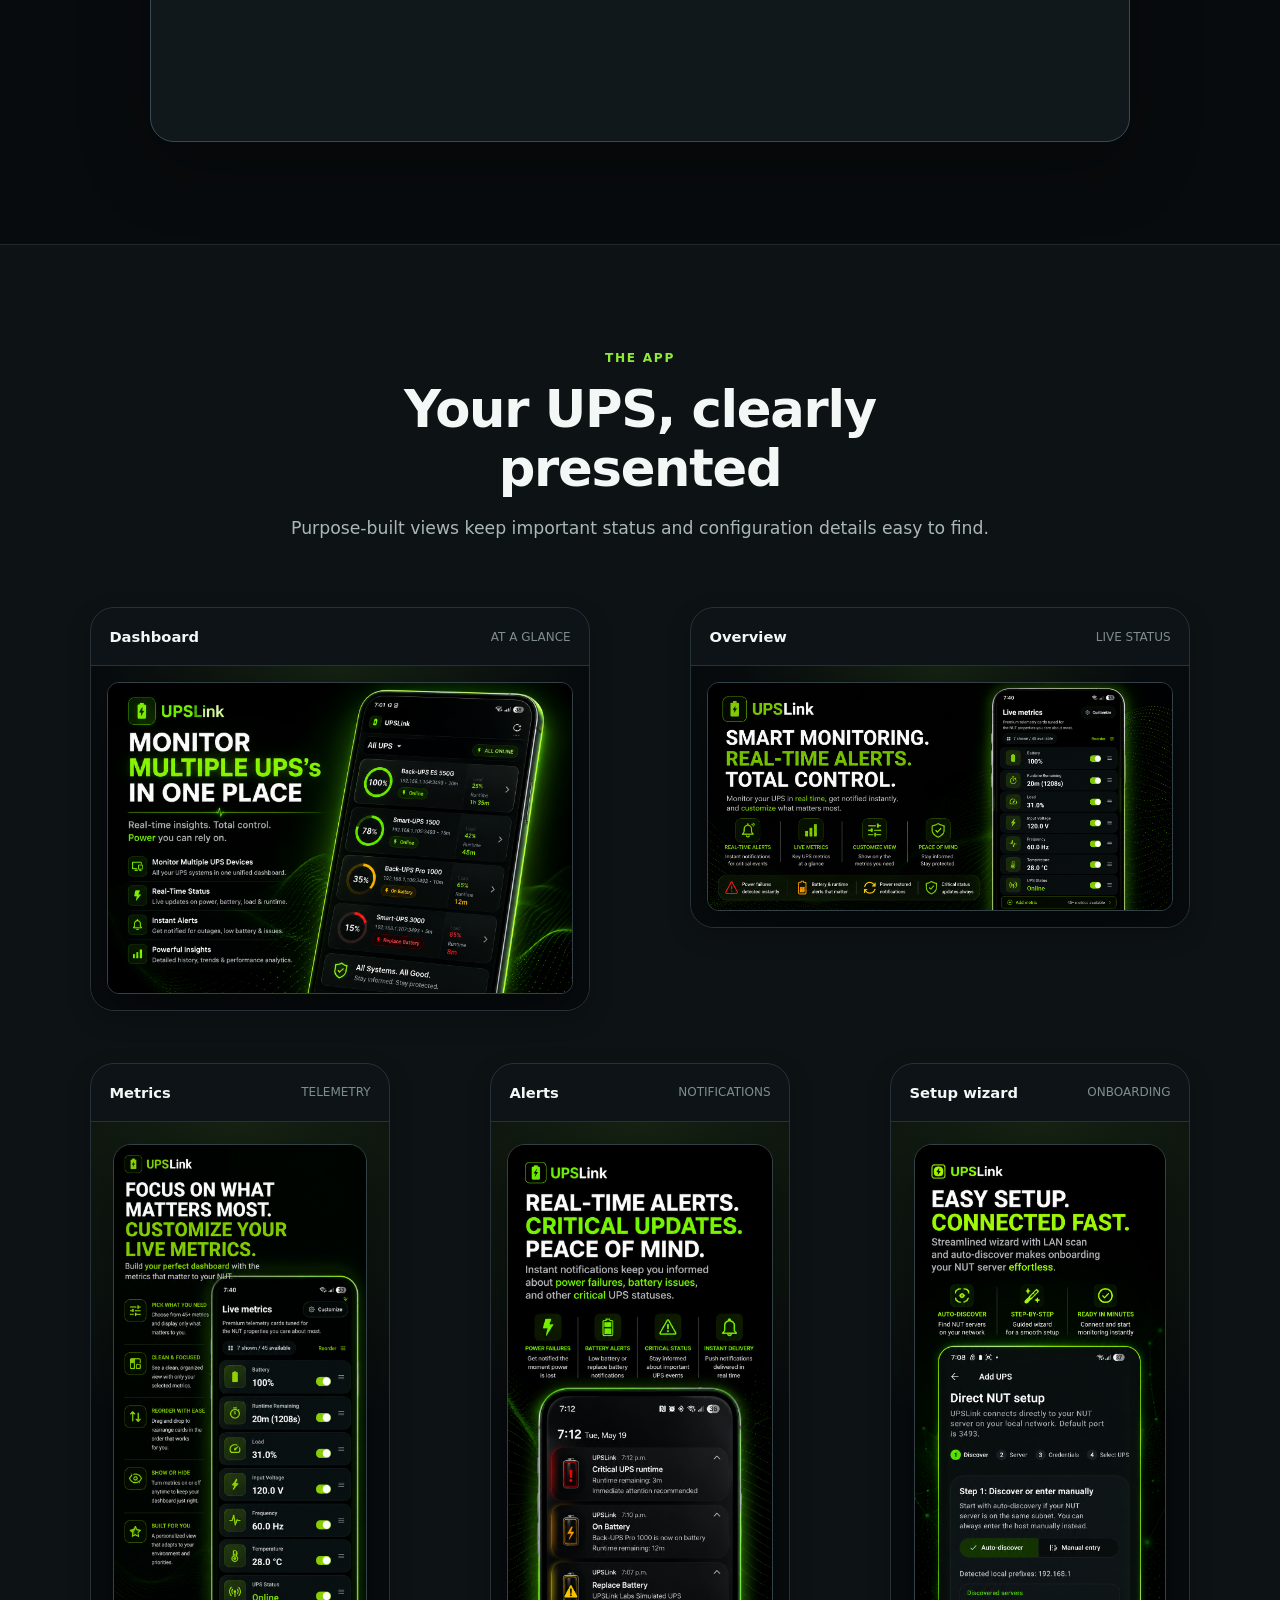
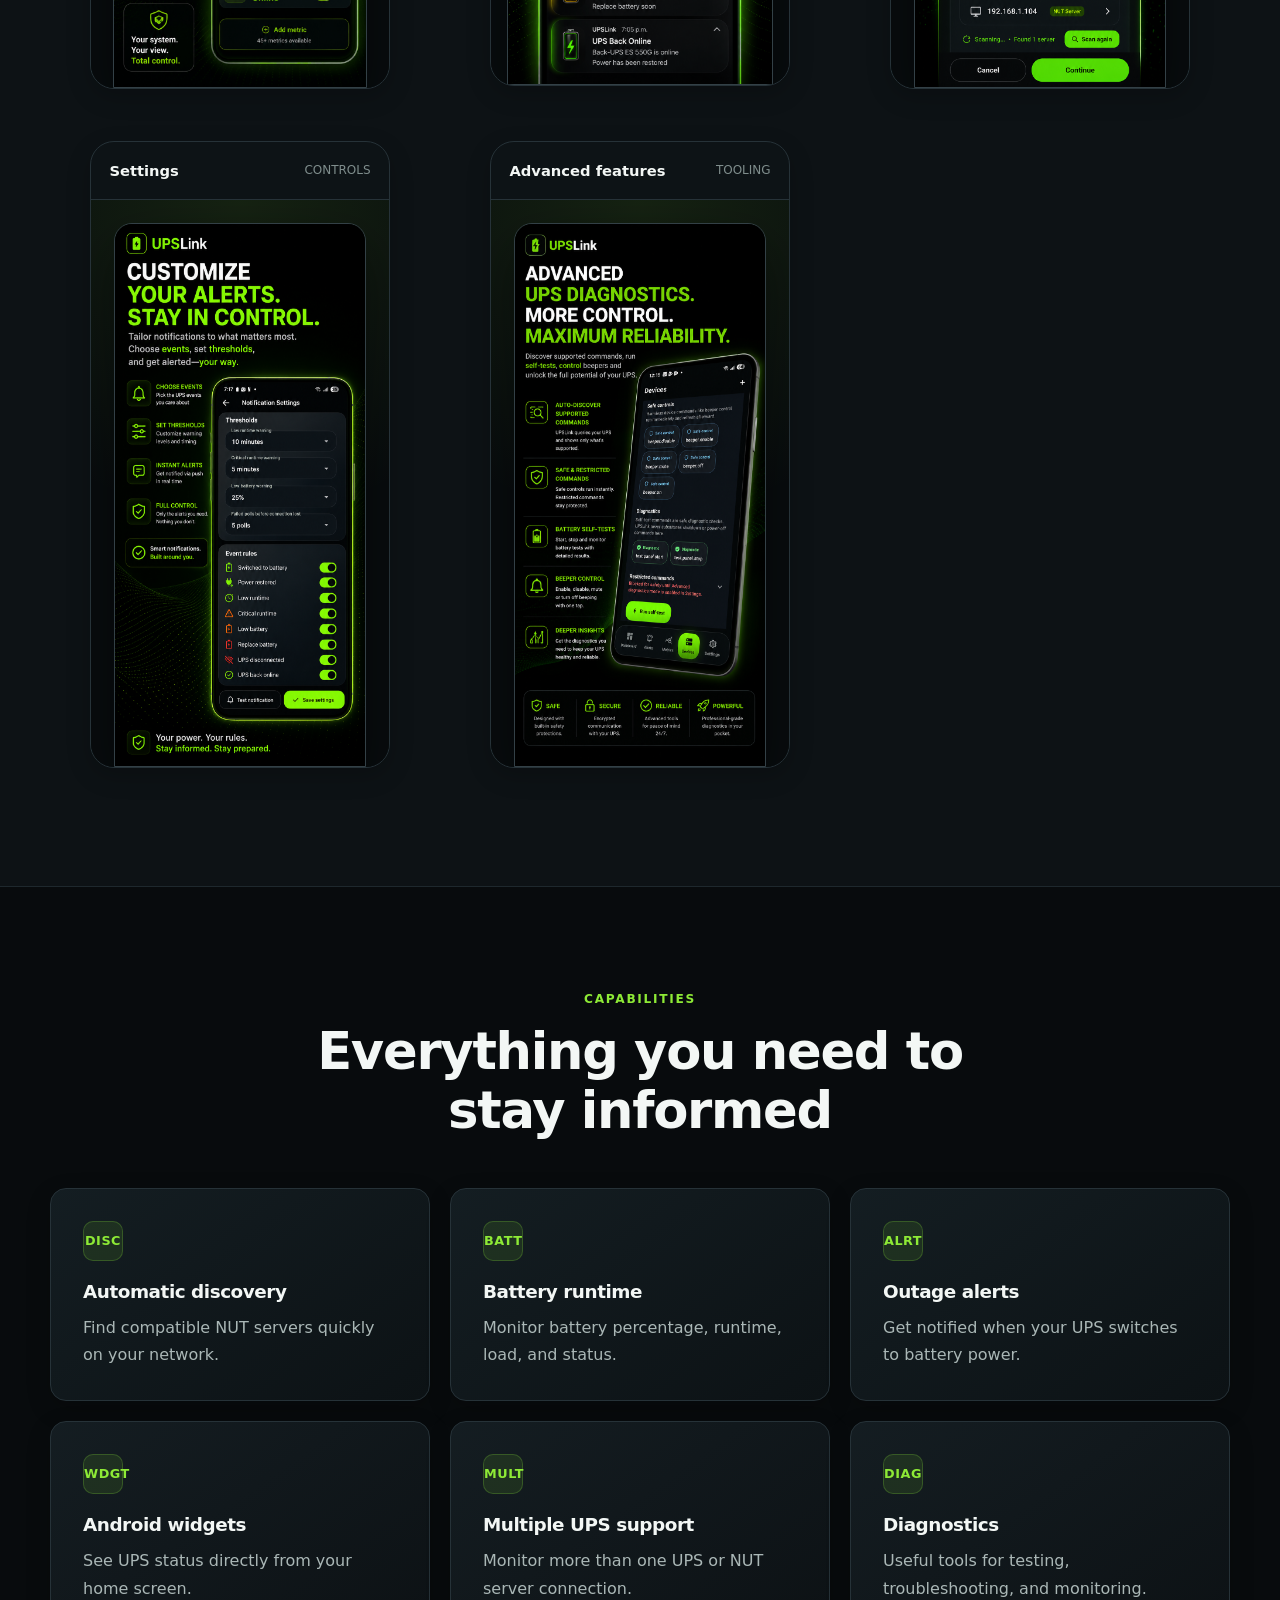
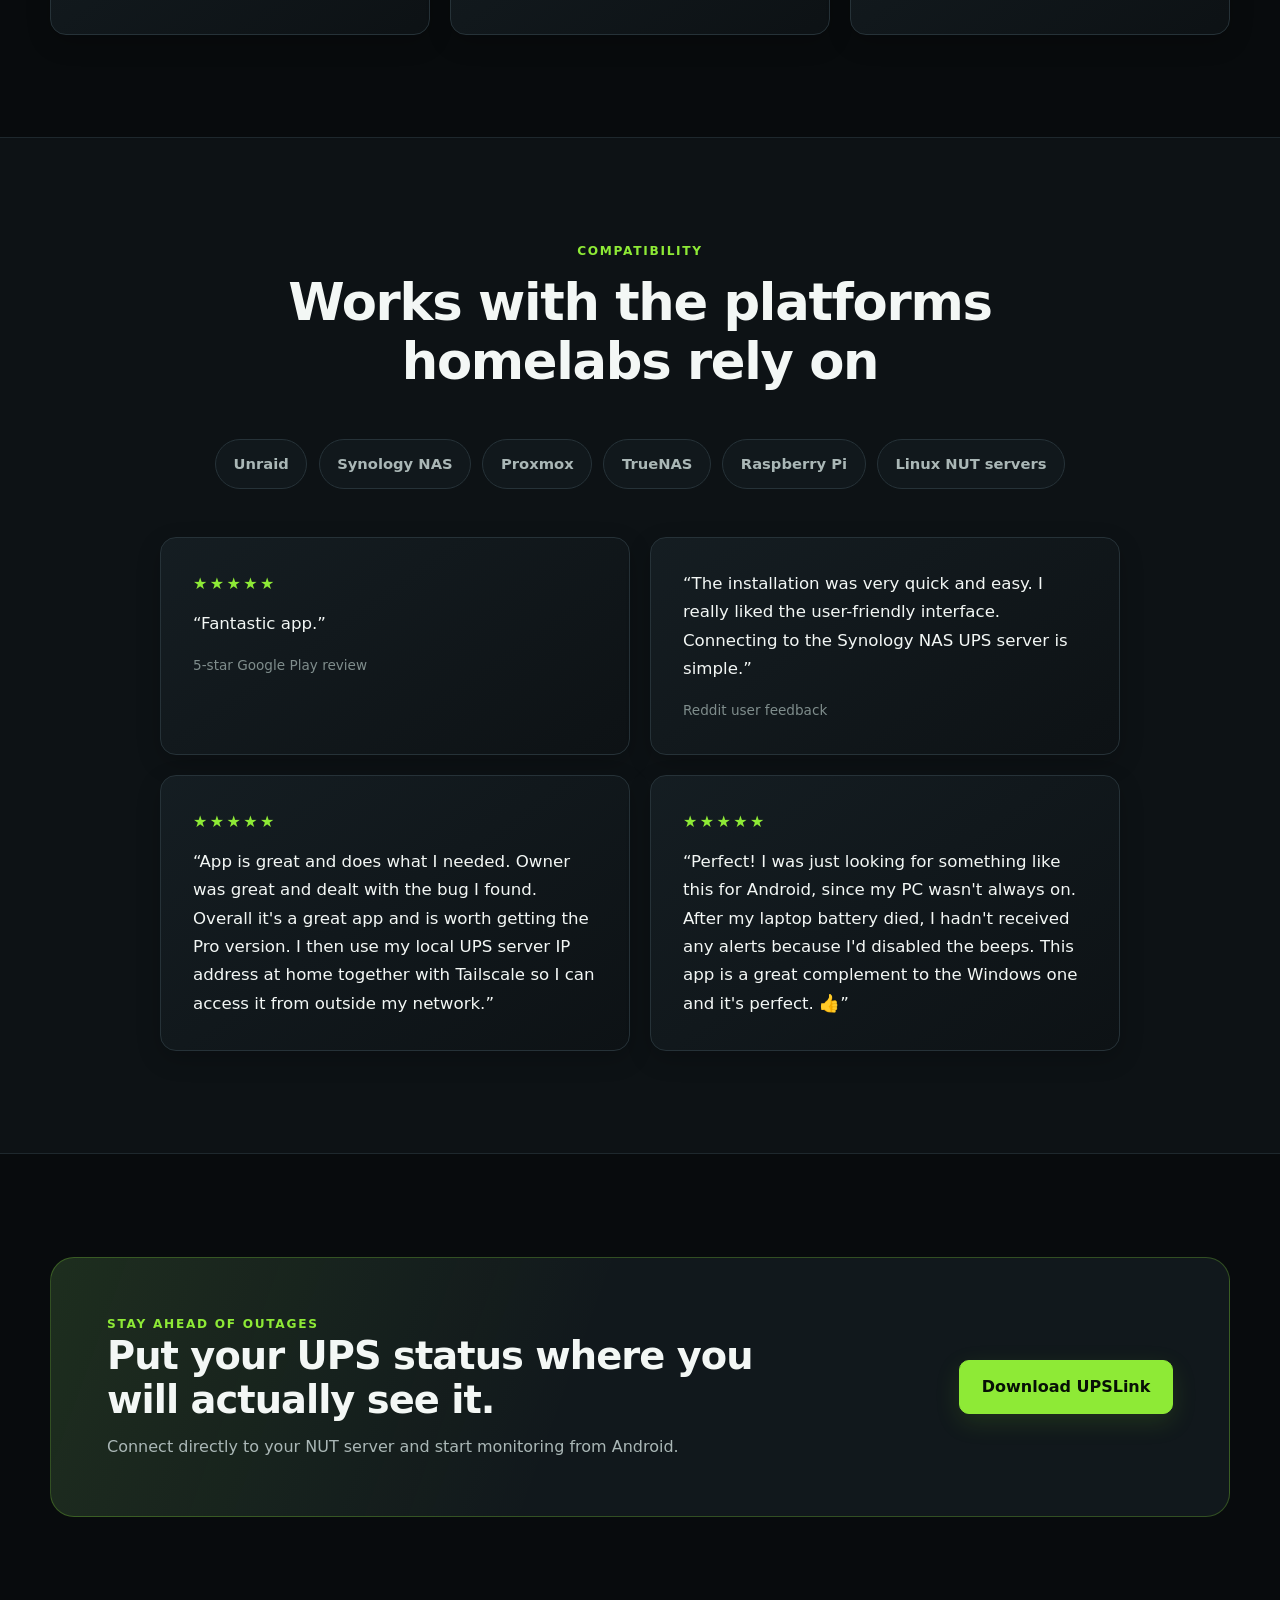
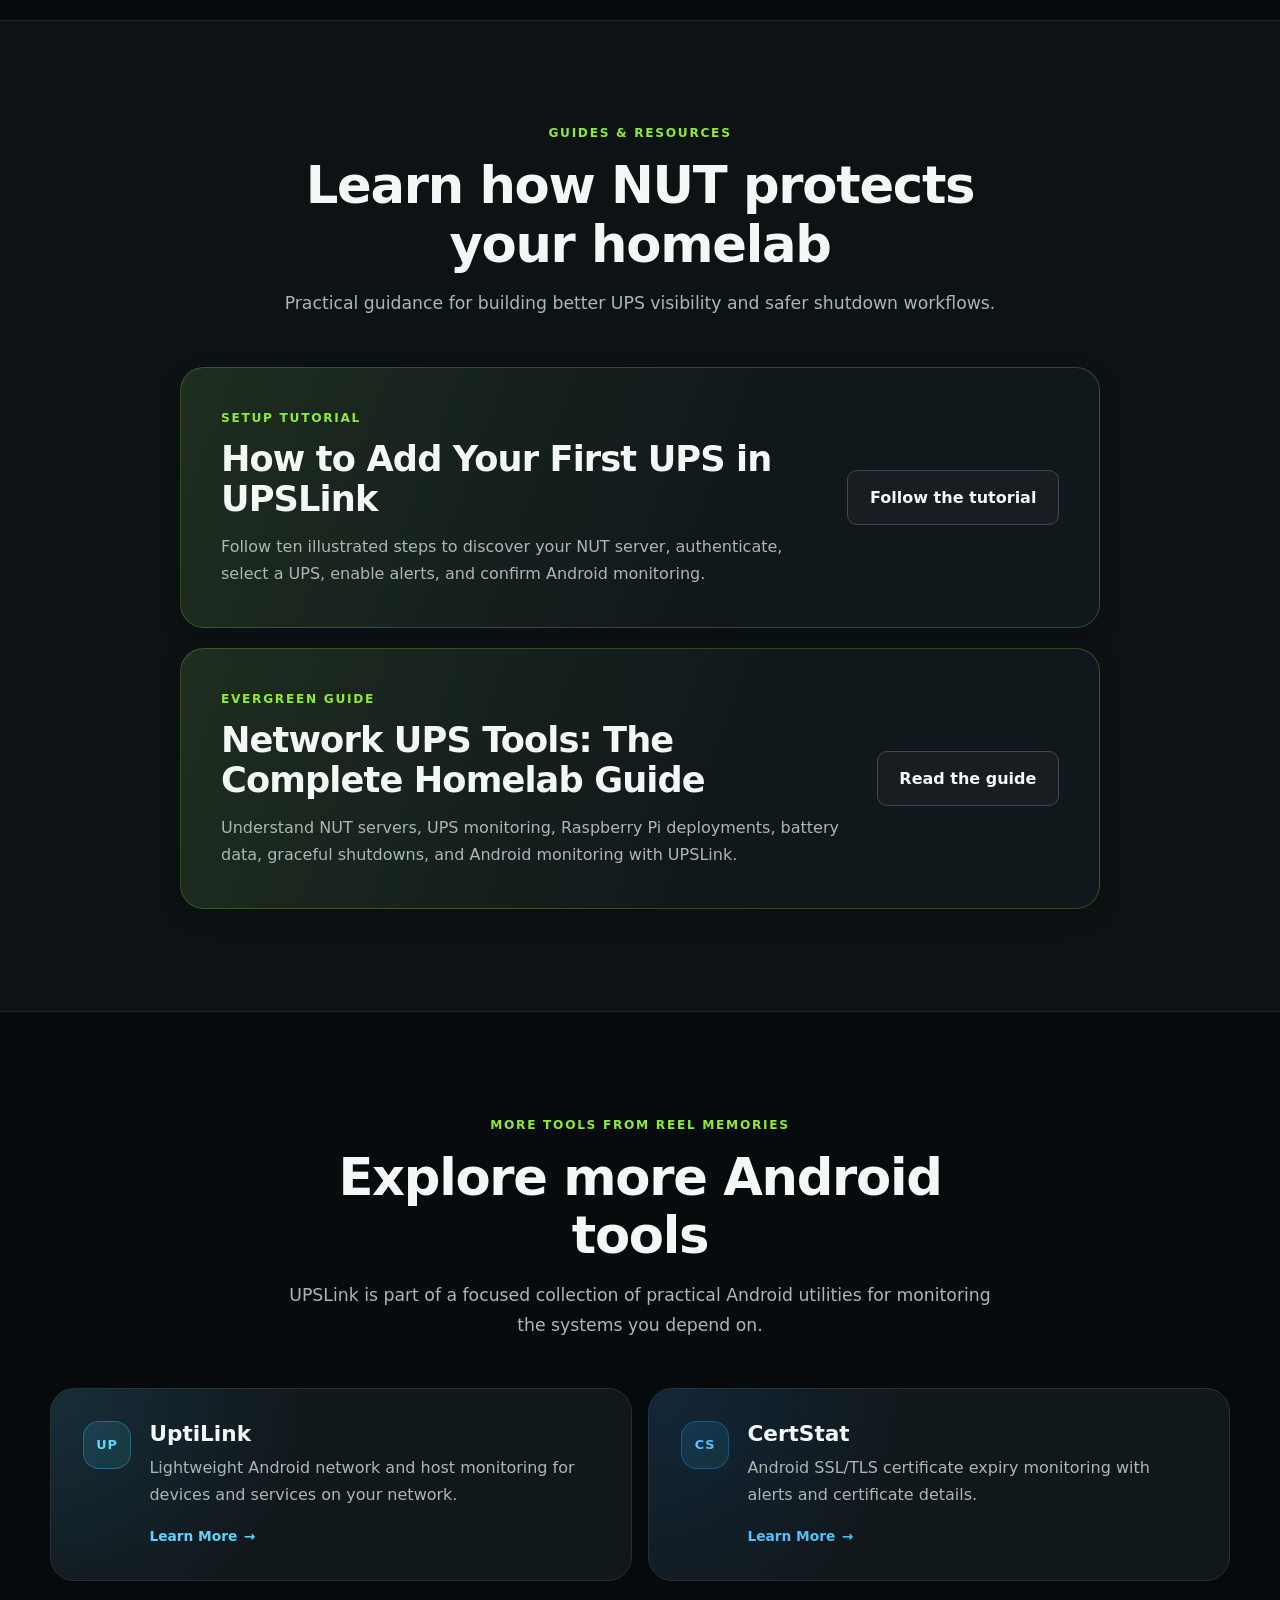
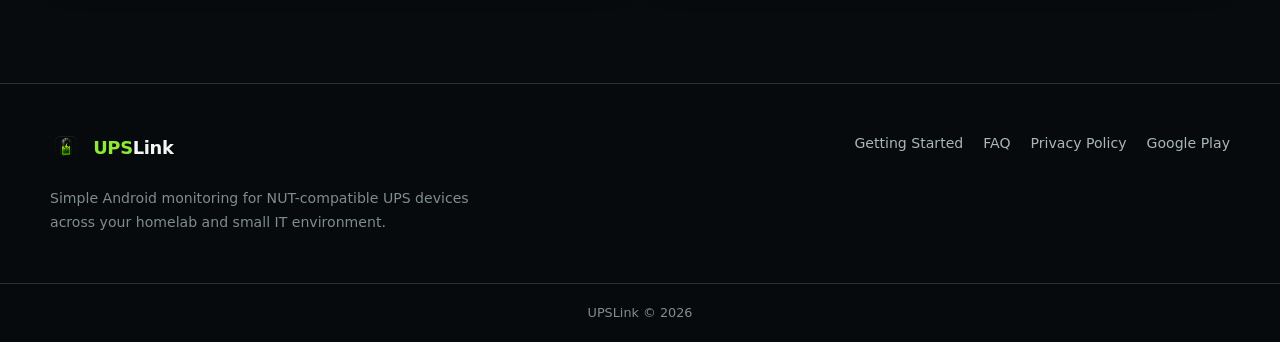
==== commit bdf52d20: "Style app cards with product palettes" ====
--- a/index.html
+++ b/index.html
@@ -228,7 +228,7 @@
           <p>UPSLink is part of a focused collection of practical Android utilities for monitoring the systems you depend on.</p>
         </div>
         <div class="app-grid">
-          <a class="app-card" href="https://reelmemories.github.io/uptilink/" aria-label="Learn more about UptiLink">
+          <a class="app-card app-card--uptilink" href="https://reelmemories.github.io/uptilink/" aria-label="Learn more about UptiLink">
             <span class="app-card__mark" aria-hidden="true">UP</span>
             <span class="app-card__content">
               <strong>UptiLink</strong>
@@ -236,7 +236,7 @@
             </span>
             <span class="app-card__cta">Learn More <span aria-hidden="true">&rarr;</span></span>
           </a>
-          <a class="app-card" href="https://reelmemories.github.io/CertStat/" aria-label="Learn more about CertStat">
+          <a class="app-card app-card--certstat" href="https://reelmemories.github.io/CertStat/" aria-label="Learn more about CertStat">
             <span class="app-card__mark" aria-hidden="true">CS</span>
             <span class="app-card__content">
               <strong>CertStat</strong>
--- a/assets/css/styles.css
+++ b/assets/css/styles.css
@@ -931,6 +931,12 @@
 }
 
 .app-card {
+  --app-primary: var(--color-accent);
+  --app-secondary: var(--color-accent-dark);
+  --app-border: rgba(142, 234, 54, 0.25);
+  --app-border-hover: rgba(142, 234, 54, 0.42);
+  --app-glow: rgba(142, 234, 54, 0.12);
+  --app-mark-bg: var(--color-accent-soft);
   display: grid;
   min-width: 0;
   padding: clamp(1.4rem, 3vw, 2rem);
@@ -940,7 +946,7 @@
   border: 1px solid var(--color-border);
   border-radius: var(--radius-lg);
   background:
-    linear-gradient(135deg, rgba(142, 234, 54, 0.07), transparent 52%),
+    radial-gradient(circle at 0 0, var(--app-glow), transparent 16rem),
     var(--color-surface);
   box-shadow: var(--shadow-sm);
   color: inherit;
@@ -949,13 +955,13 @@
 }
 
 .app-card:hover {
-  border-color: rgba(142, 234, 54, 0.36);
-  box-shadow: 0 18px 45px rgba(0, 0, 0, 0.24);
+  border-color: var(--app-border-hover);
+  box-shadow: 0 18px 45px rgba(0, 0, 0, 0.24), 0 12px 36px var(--app-glow);
   transform: translateY(-3px);
 }
 
 .app-card:focus-visible {
-  outline: 3px solid var(--color-accent);
+  outline: 3px solid var(--app-primary);
   outline-offset: 3px;
 }
 
@@ -964,10 +970,10 @@
   width: 3rem;
   height: 3rem;
   place-items: center;
-  border: 1px solid rgba(142, 234, 54, 0.25);
+  border: 1px solid var(--app-border);
   border-radius: var(--radius-md);
-  background: var(--color-accent-soft);
-  color: var(--color-accent);
+  background: var(--app-mark-bg);
+  color: var(--app-primary);
   font-size: 0.8rem;
   font-weight: 850;
   letter-spacing: 0.06em;
@@ -994,7 +1000,7 @@
   grid-column: 2;
   align-items: center;
   gap: 0.4rem;
-  color: var(--color-accent);
+  color: var(--app-primary);
   font-size: 0.86rem;
   font-weight: 800;
 }
@@ -1005,6 +1011,32 @@
 
 .app-card:hover .app-card__cta span {
   transform: translateX(3px);
+}
+
+.app-card--uptilink {
+  --app-primary: #63d3ff;
+  --app-secondary: #32e0c4;
+  --app-border: rgba(83, 196, 255, 0.3);
+  --app-border-hover: rgba(99, 211, 255, 0.58);
+  --app-glow: rgba(55, 191, 255, 0.13);
+  --app-mark-bg: linear-gradient(135deg, rgba(55, 191, 255, 0.15), rgba(50, 224, 196, 0.11));
+}
+
+.app-card--certstat {
+  --app-primary: #5bbdff;
+  --app-secondary: #22d89a;
+  --app-border: rgba(49, 150, 222, 0.34);
+  --app-border-hover: rgba(34, 216, 154, 0.5);
+  --app-glow: rgba(29, 145, 255, 0.13);
+  --app-mark-bg: linear-gradient(135deg, rgba(29, 145, 255, 0.16), rgba(34, 216, 154, 0.1));
+}
+
+.app-card--uptilink .app-card__cta,
+.app-card--certstat .app-card__cta {
+  background-image: linear-gradient(120deg, var(--app-primary), var(--app-secondary));
+  background-clip: text;
+  -webkit-background-clip: text;
+  color: transparent;
 }
 
 .article-hero {
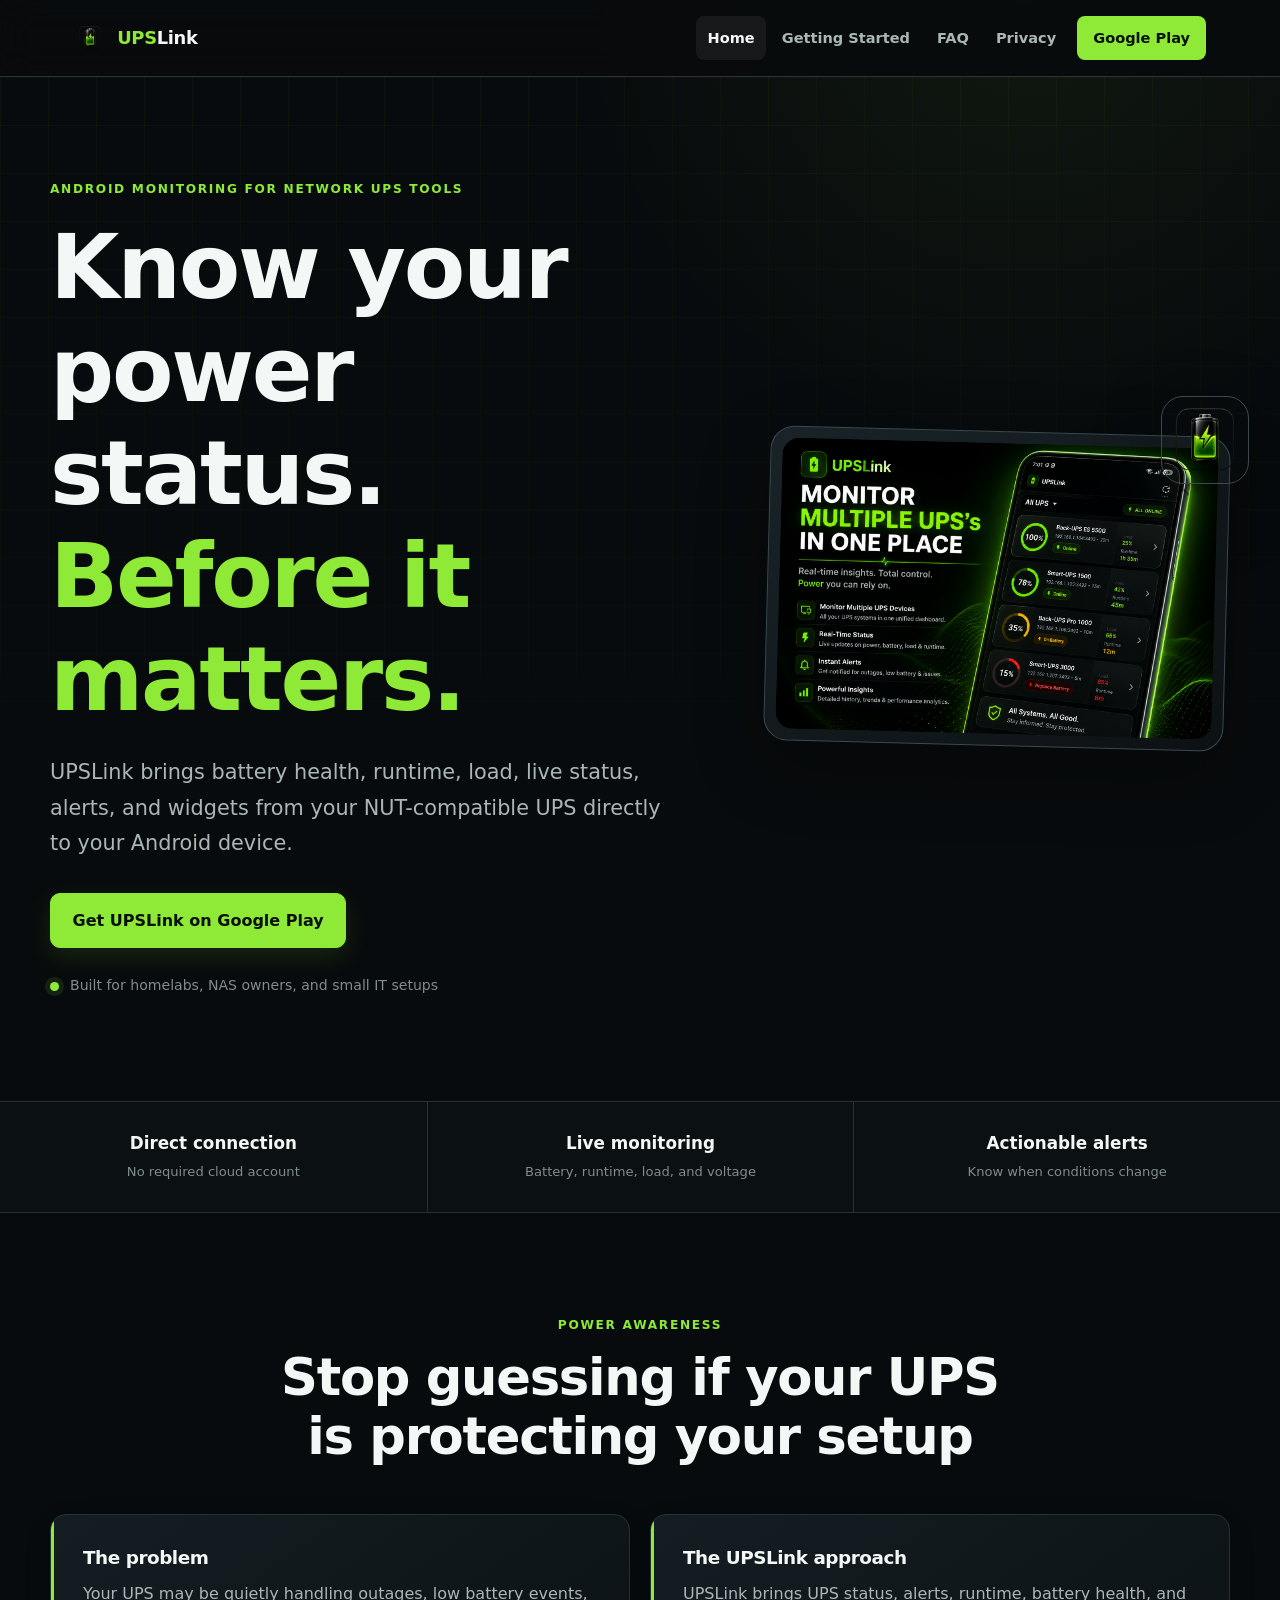
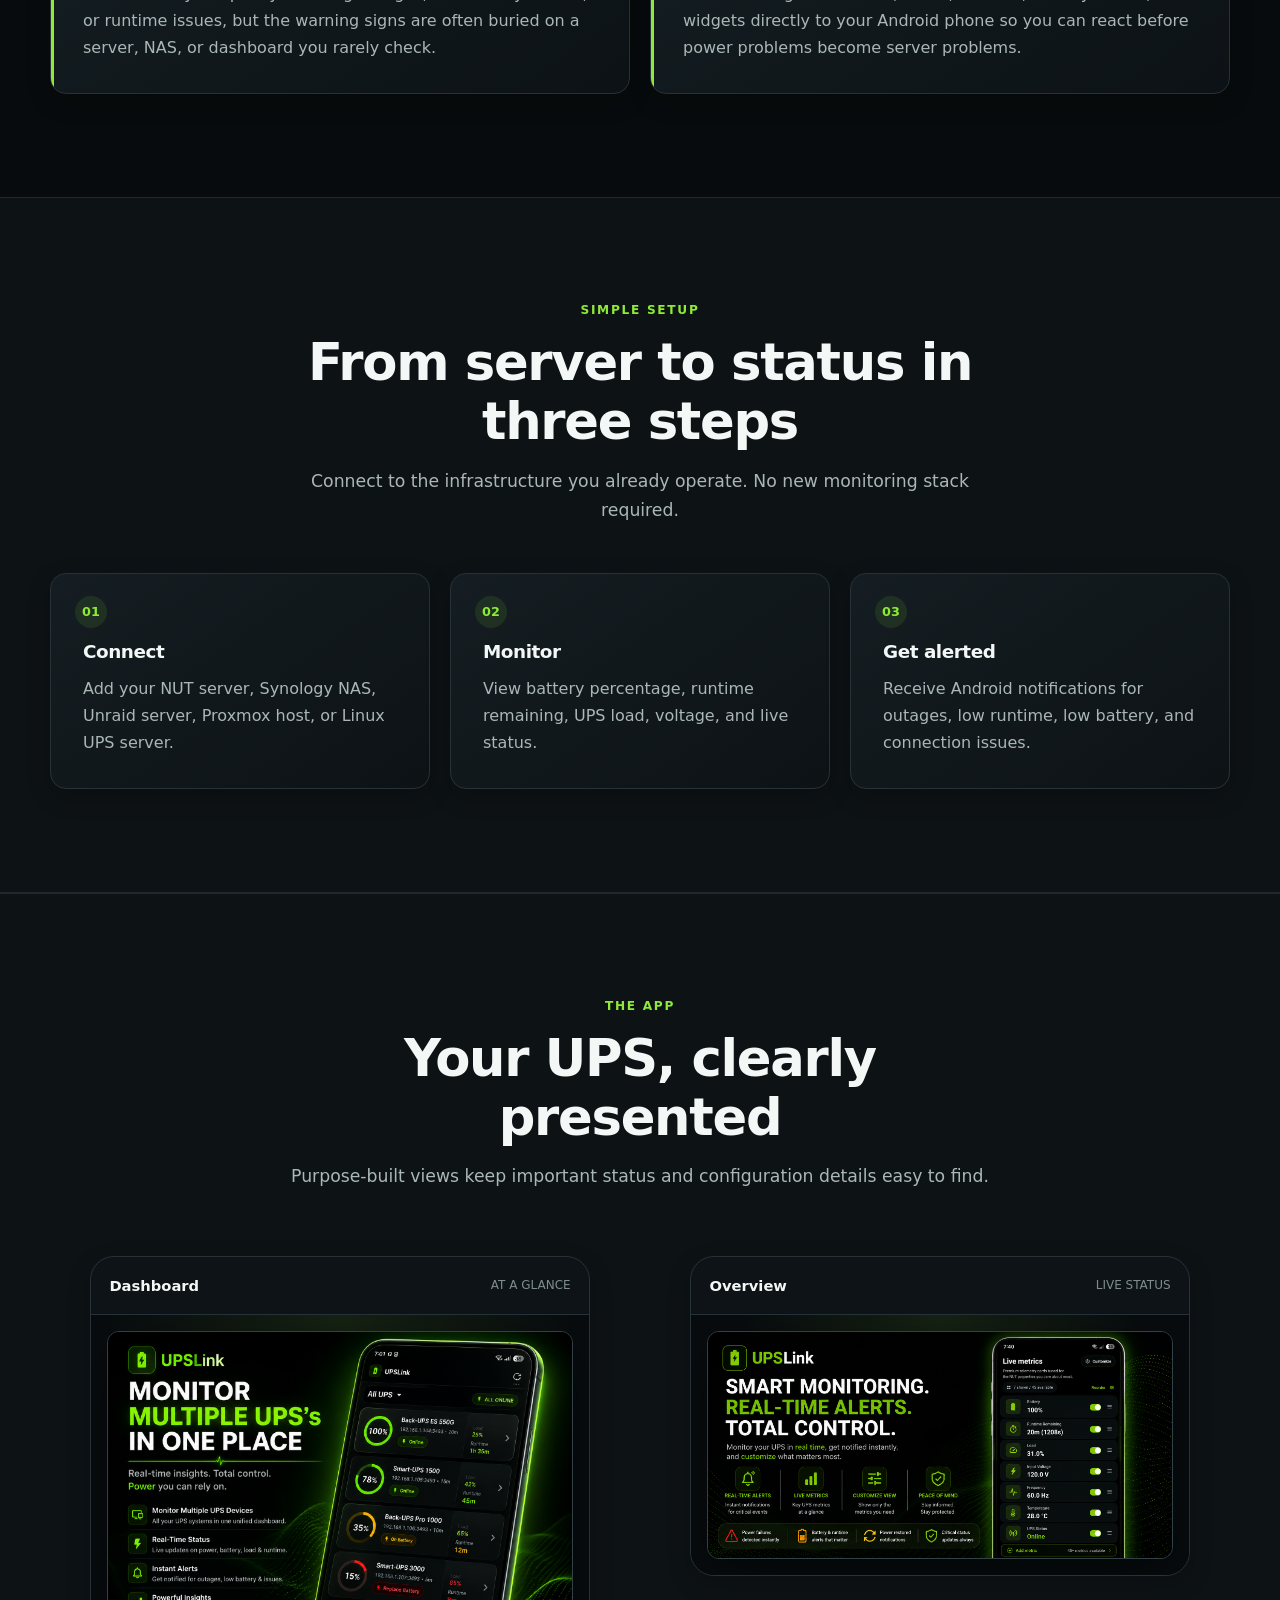
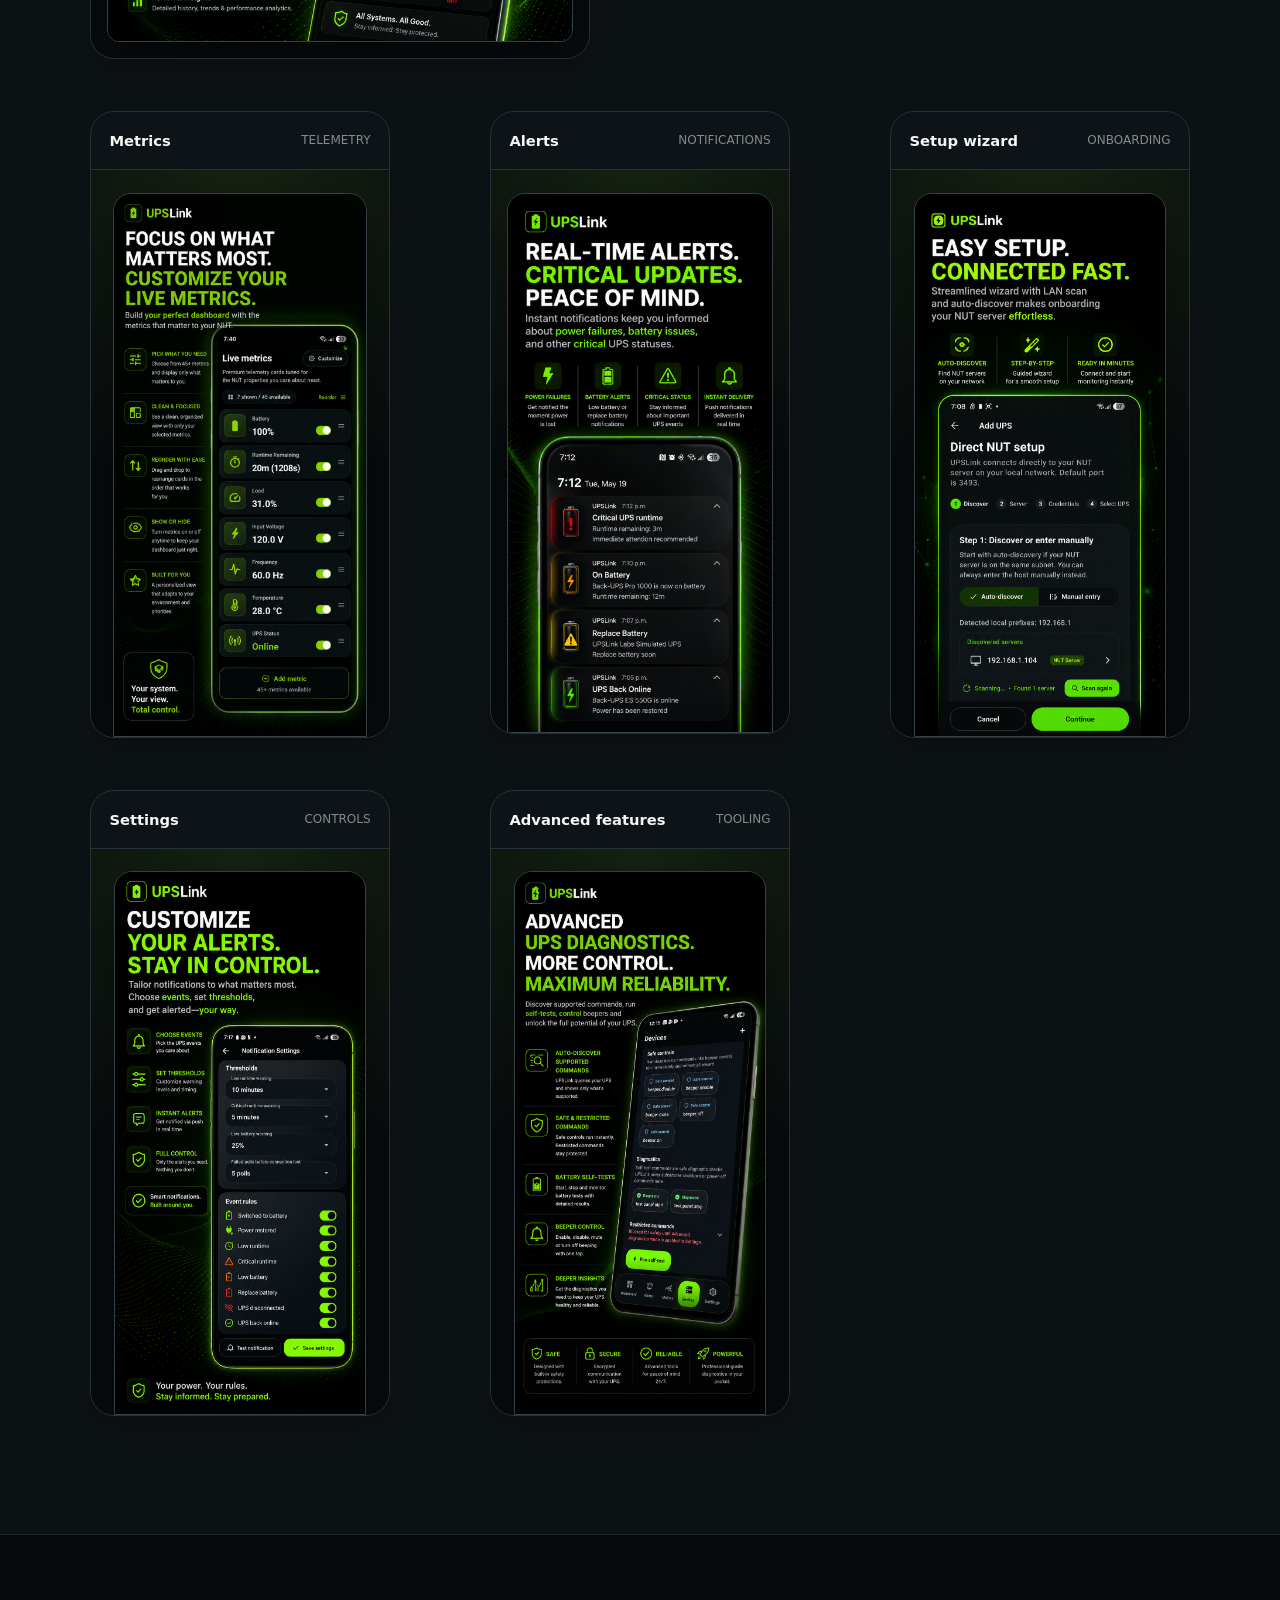
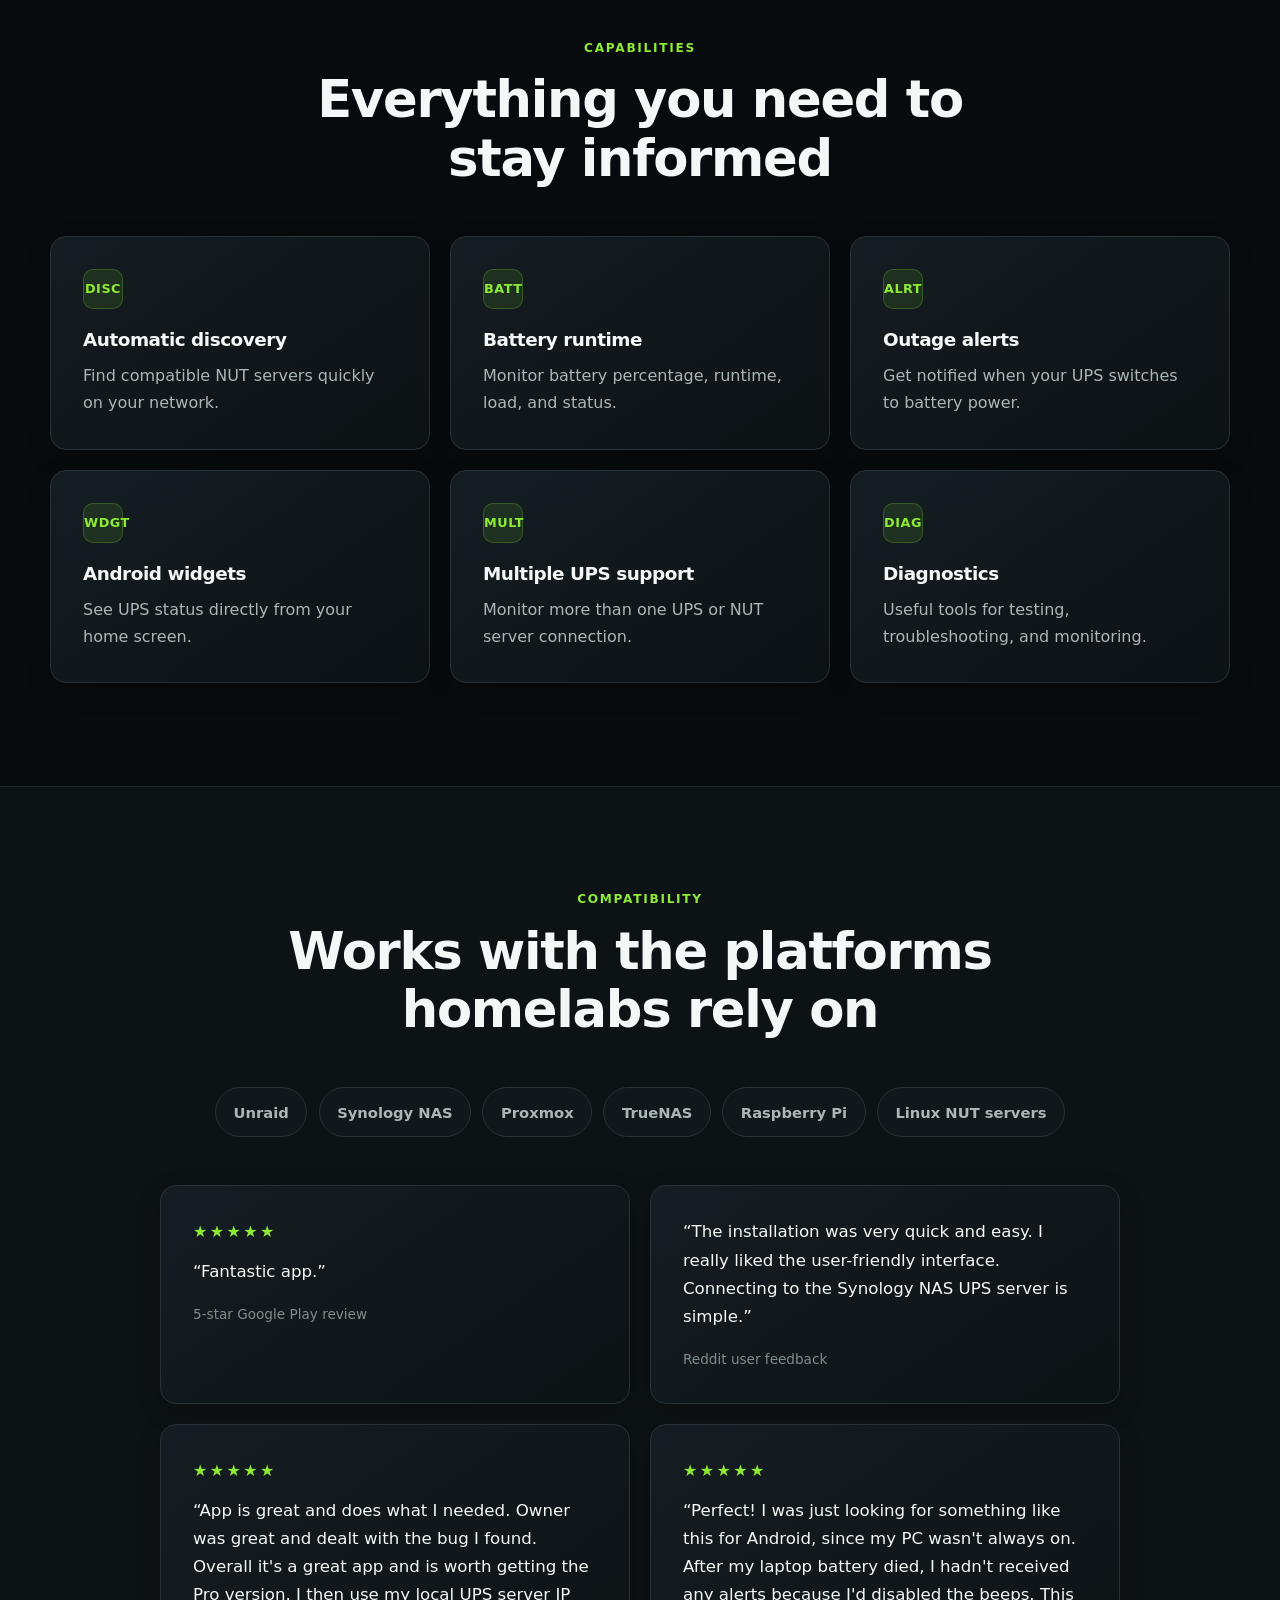
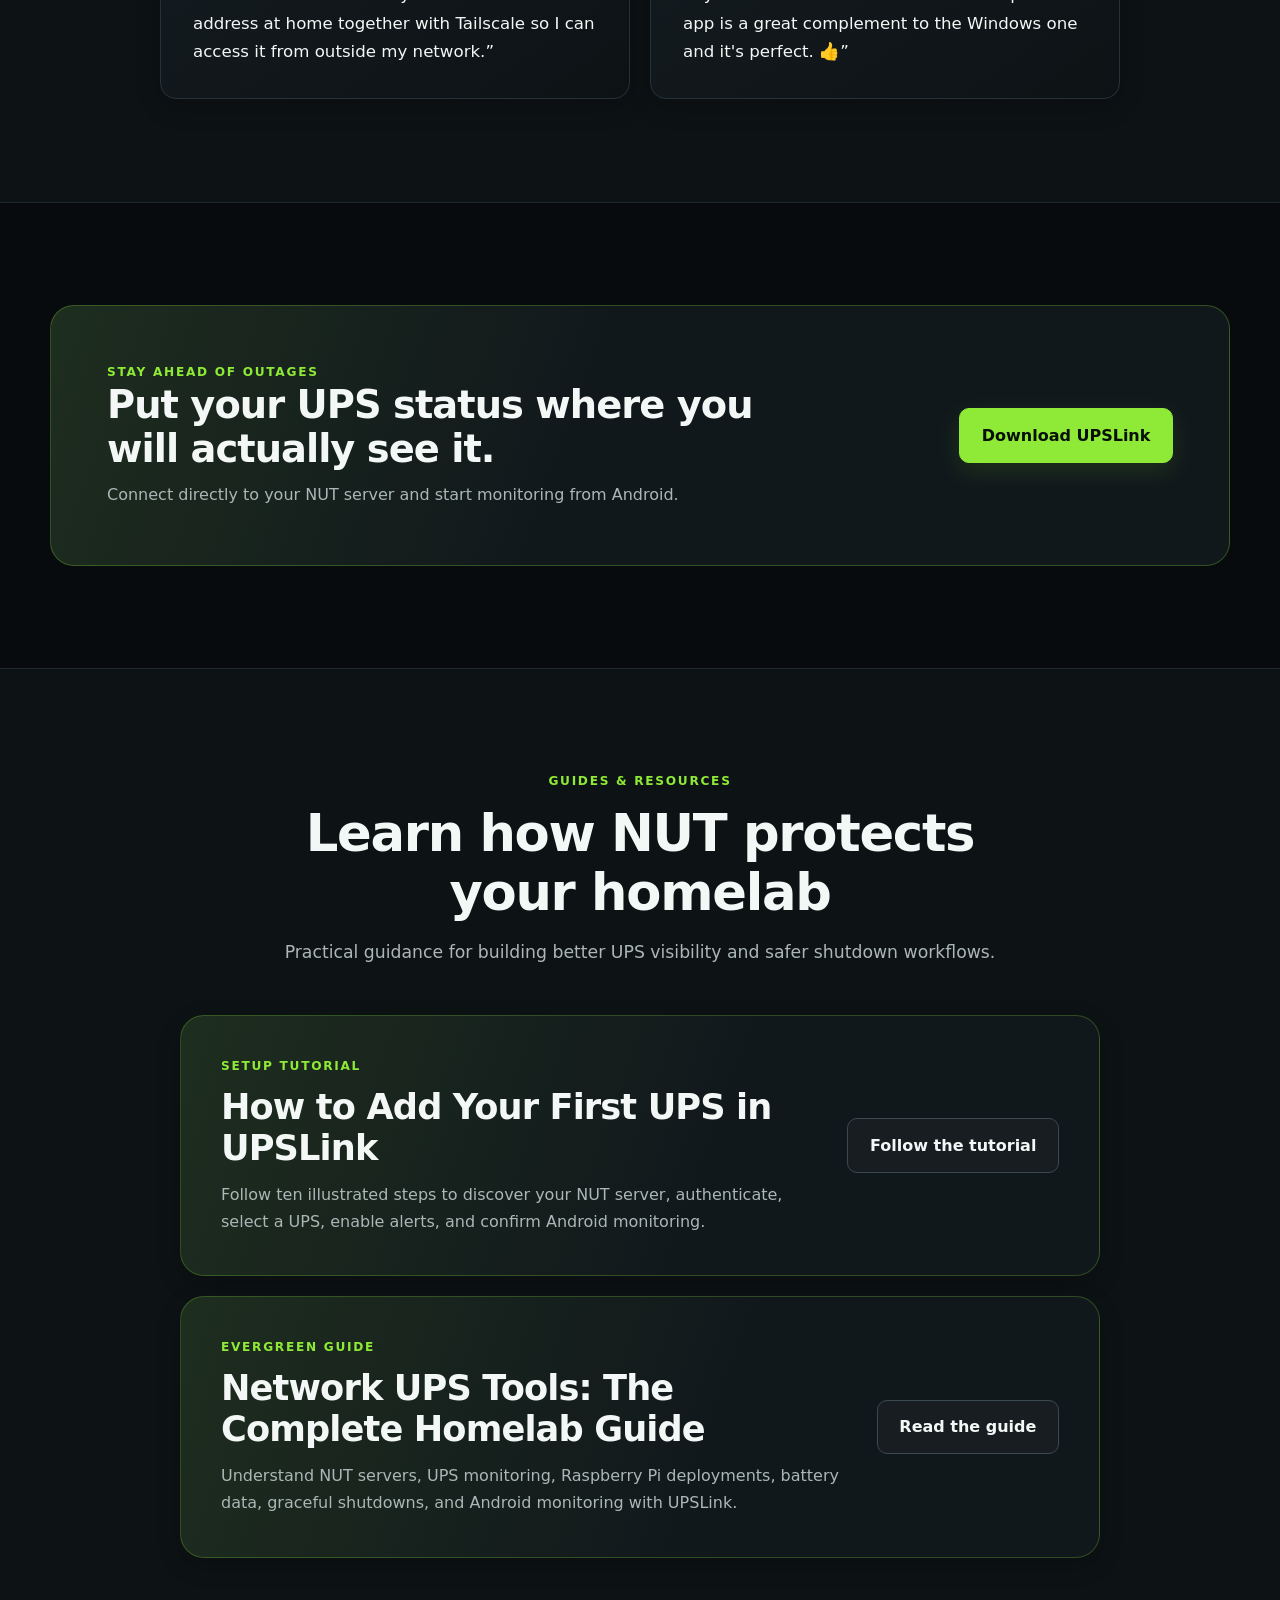
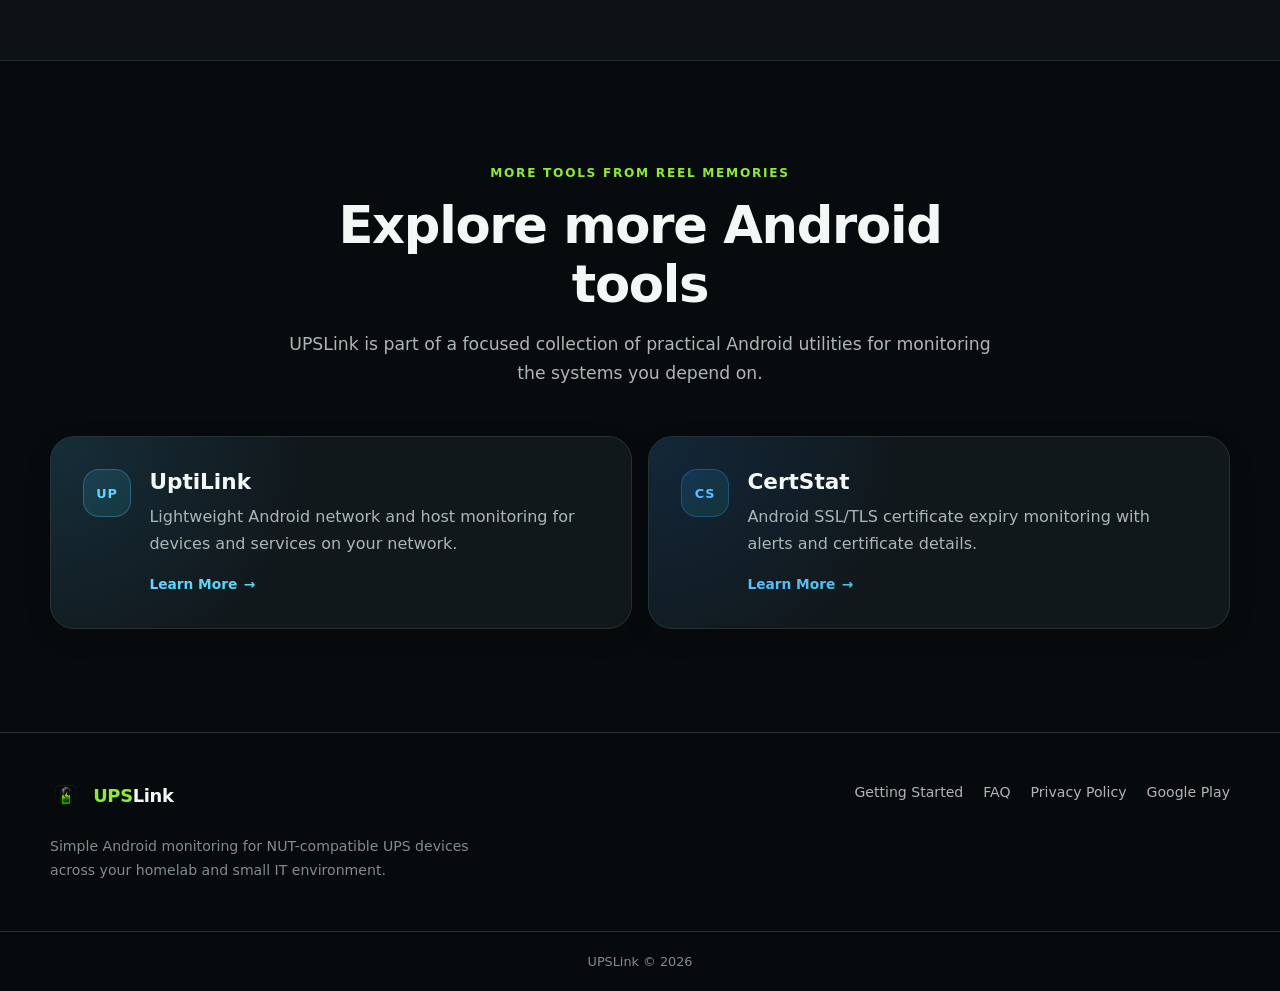
==== commit 1112e6a9: "Remove UPSLink demo content" ====
--- a/index.html
+++ b/index.html
@@ -38,7 +38,6 @@
           <p>UPSLink brings battery health, runtime, load, live status, alerts, and widgets from your NUT-compatible UPS directly to your Android device.</p>
           <div class="hero-actions">
             <a class="button" href="https://play.google.com/store/apps/details?id=com.reelmemories.upslink" target="_blank" rel="noopener">Get UPSLink on Google Play</a>
-            <a class="button button--secondary" href="#demo">Watch the demo</a>
           </div>
           <div class="trust-line"><span class="status-dot" aria-hidden="true"></span>Built for homelabs, NAS owners, and small IT setups</div>
         </div>
@@ -87,19 +86,6 @@
           <article class="card step-card"><span class="step-number">01</span><h3>Connect</h3><p>Add your NUT server, Synology NAS, Unraid server, Proxmox host, or Linux UPS server.</p></article>
           <article class="card step-card"><span class="step-number">02</span><h3>Monitor</h3><p>View battery percentage, runtime remaining, UPS load, voltage, and live status.</p></article>
           <article class="card step-card"><span class="step-number">03</span><h3>Get alerted</h3><p>Receive Android notifications for outages, low runtime, low battery, and connection issues.</p></article>
-        </div>
-      </div>
-    </section>
-
-    <section class="section" id="demo">
-      <div class="container">
-        <div class="section-heading">
-          <span class="eyebrow">Product tour</span>
-          <h2>See UPSLink in action</h2>
-          <p>A quick look at the monitoring experience on Android.</p>
-        </div>
-        <div class="video-frame">
-          <iframe src="https://www.youtube.com/embed/r_Zb1Au1fOM" title="UPSLink product demonstration" loading="lazy" allow="accelerometer; autoplay; clipboard-write; encrypted-media; gyroscope; picture-in-picture; web-share" allowfullscreen></iframe>
         </div>
       </div>
     </section>
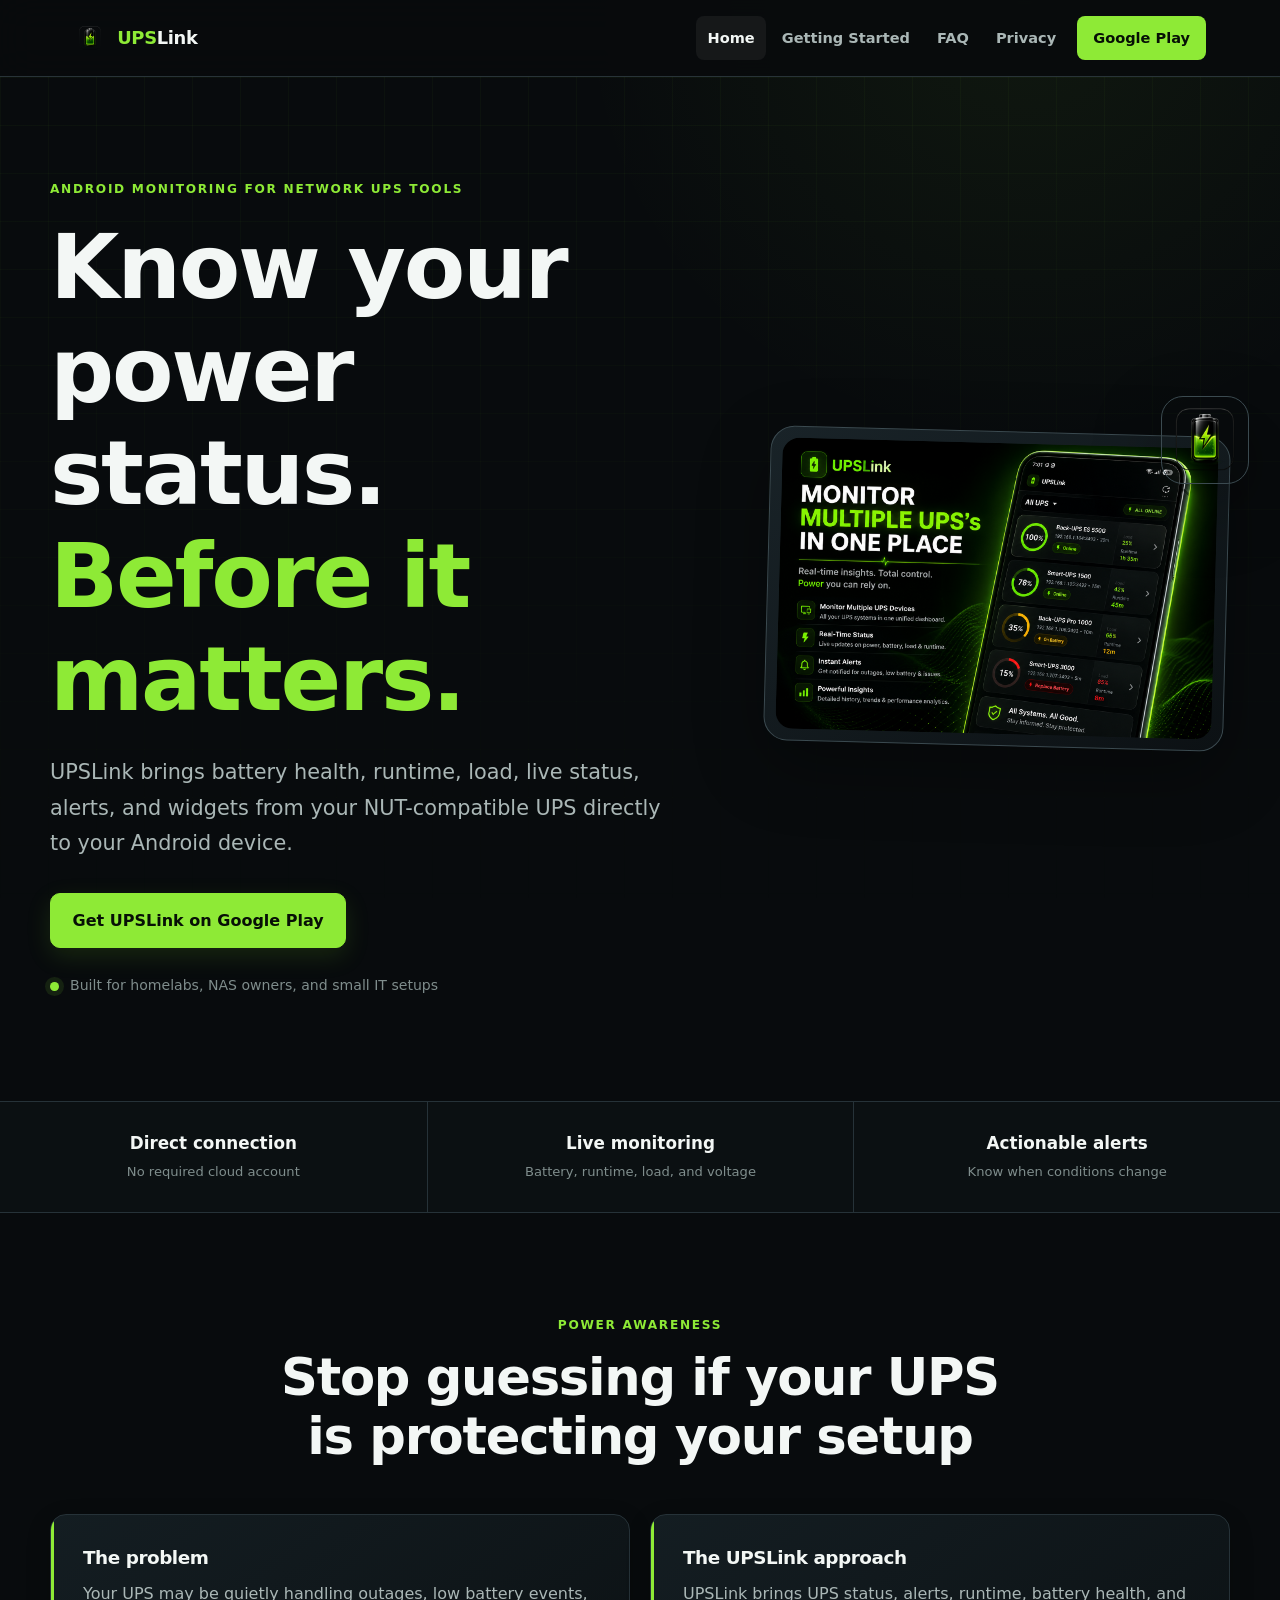
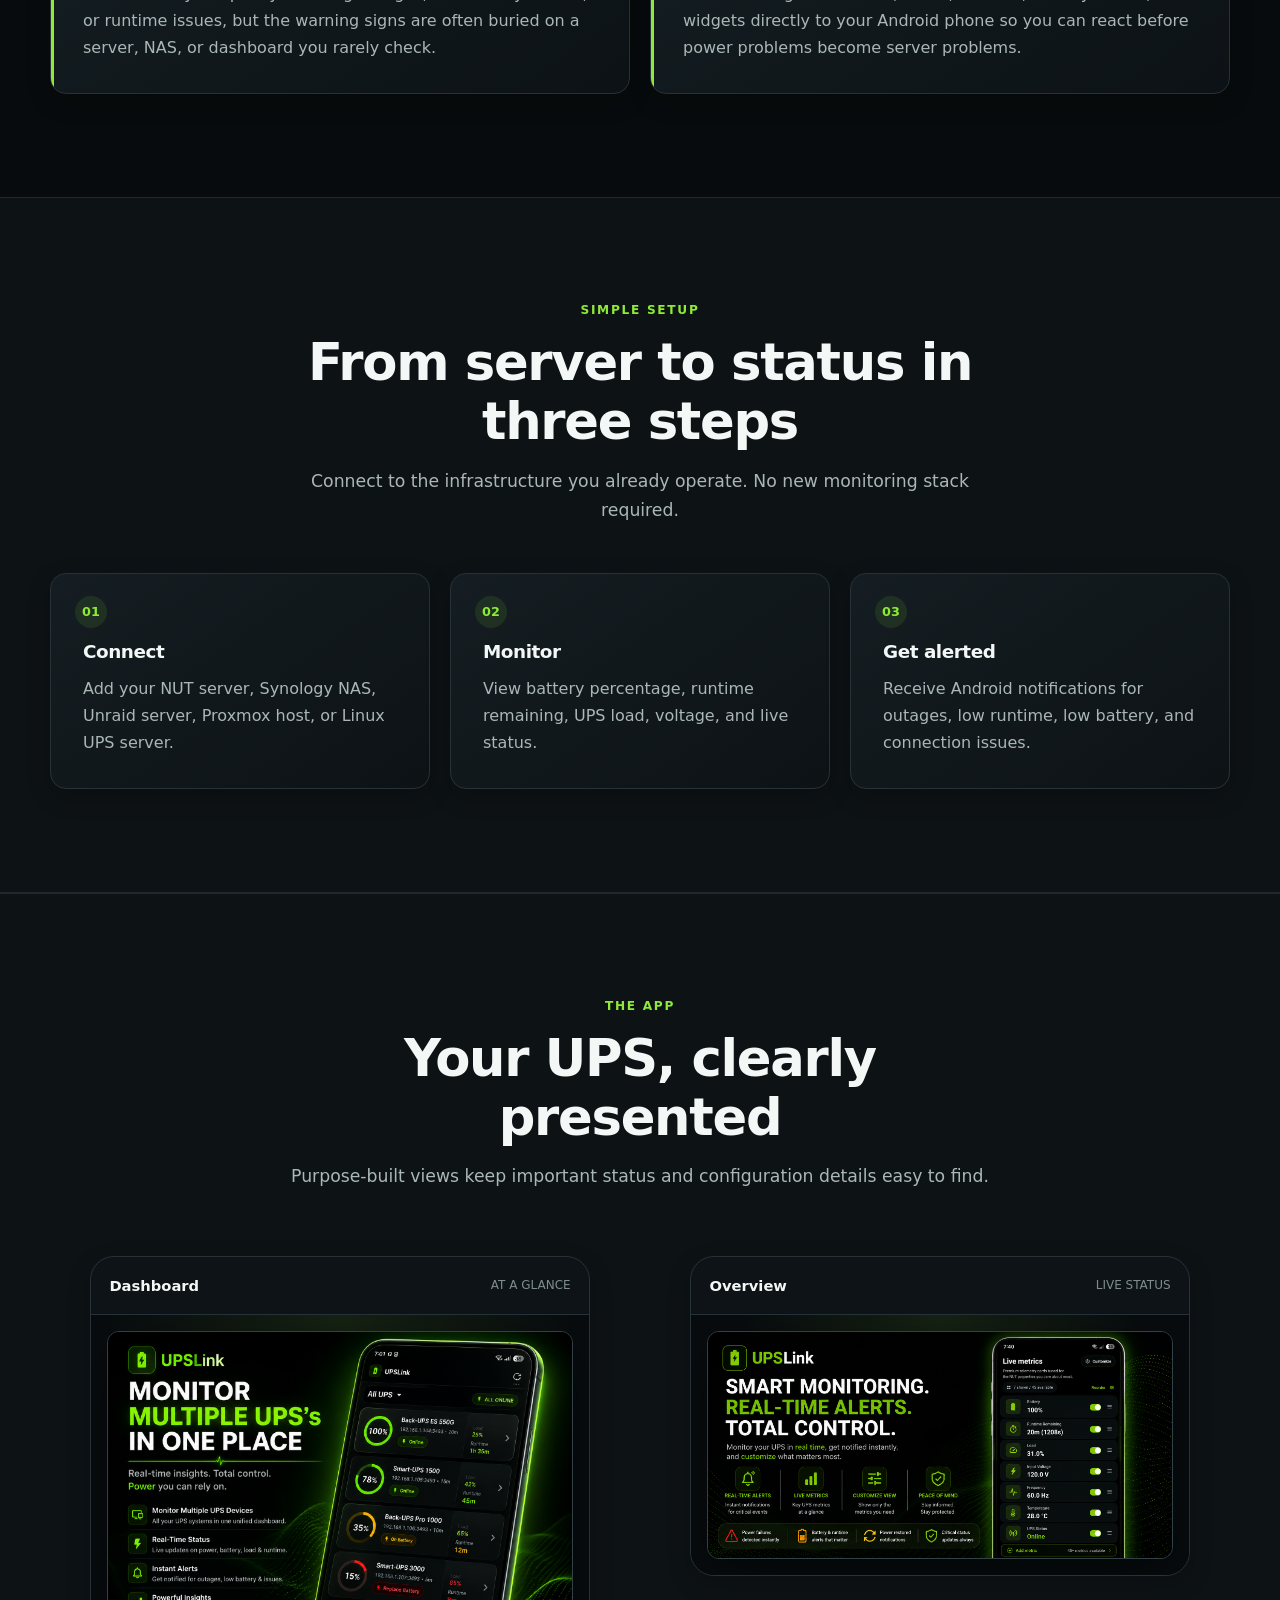
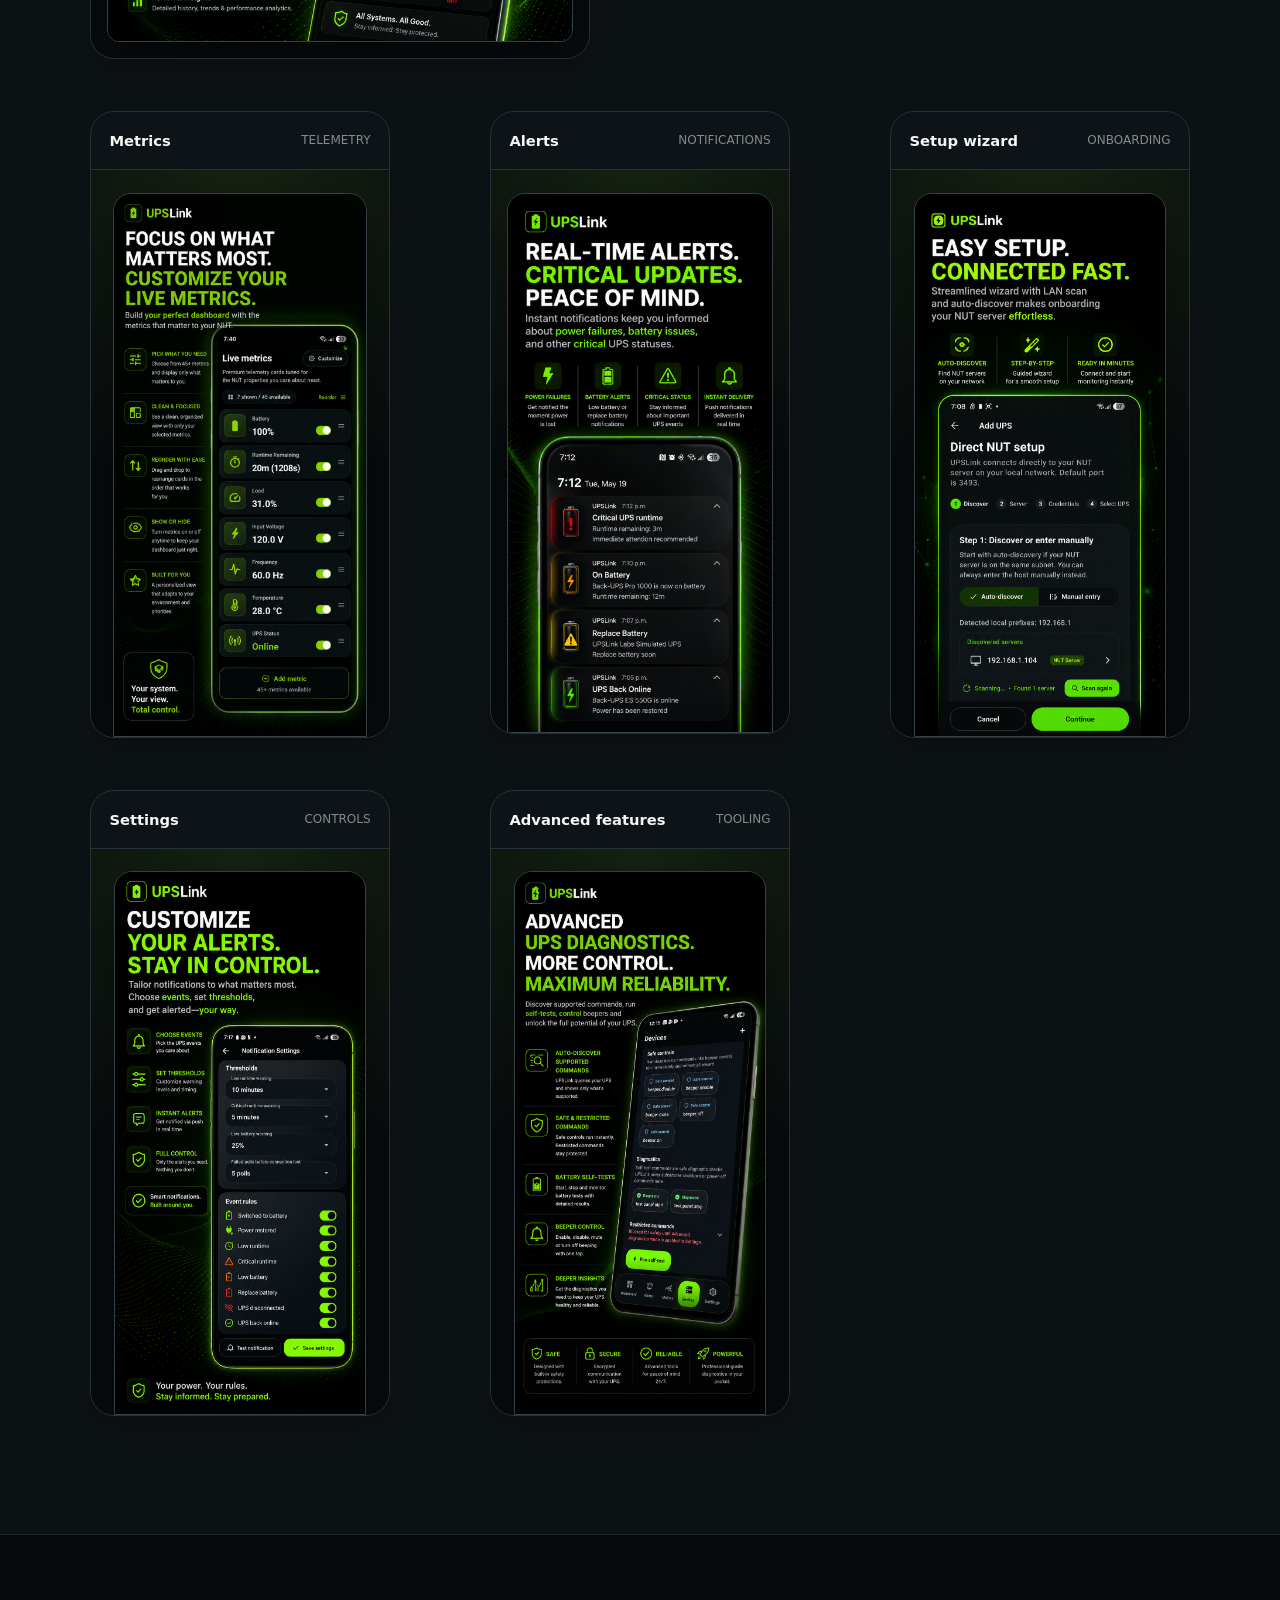
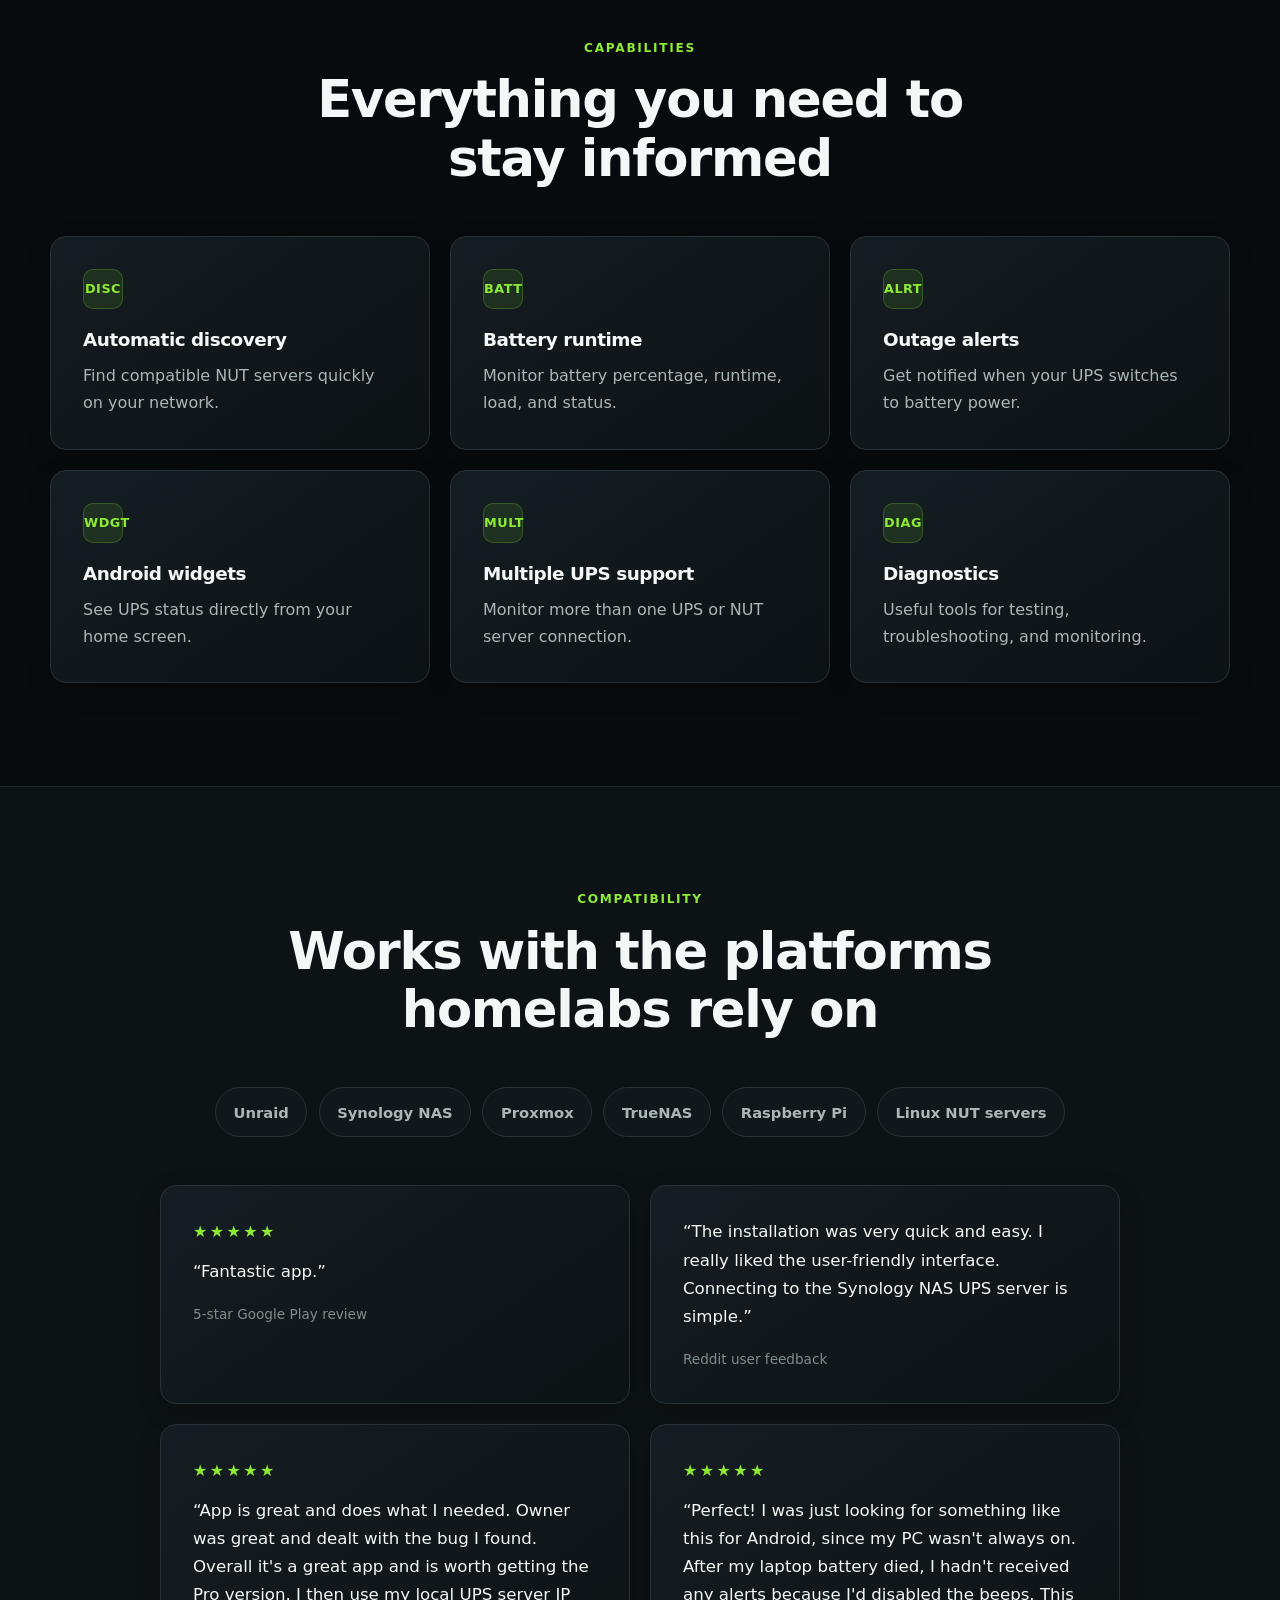
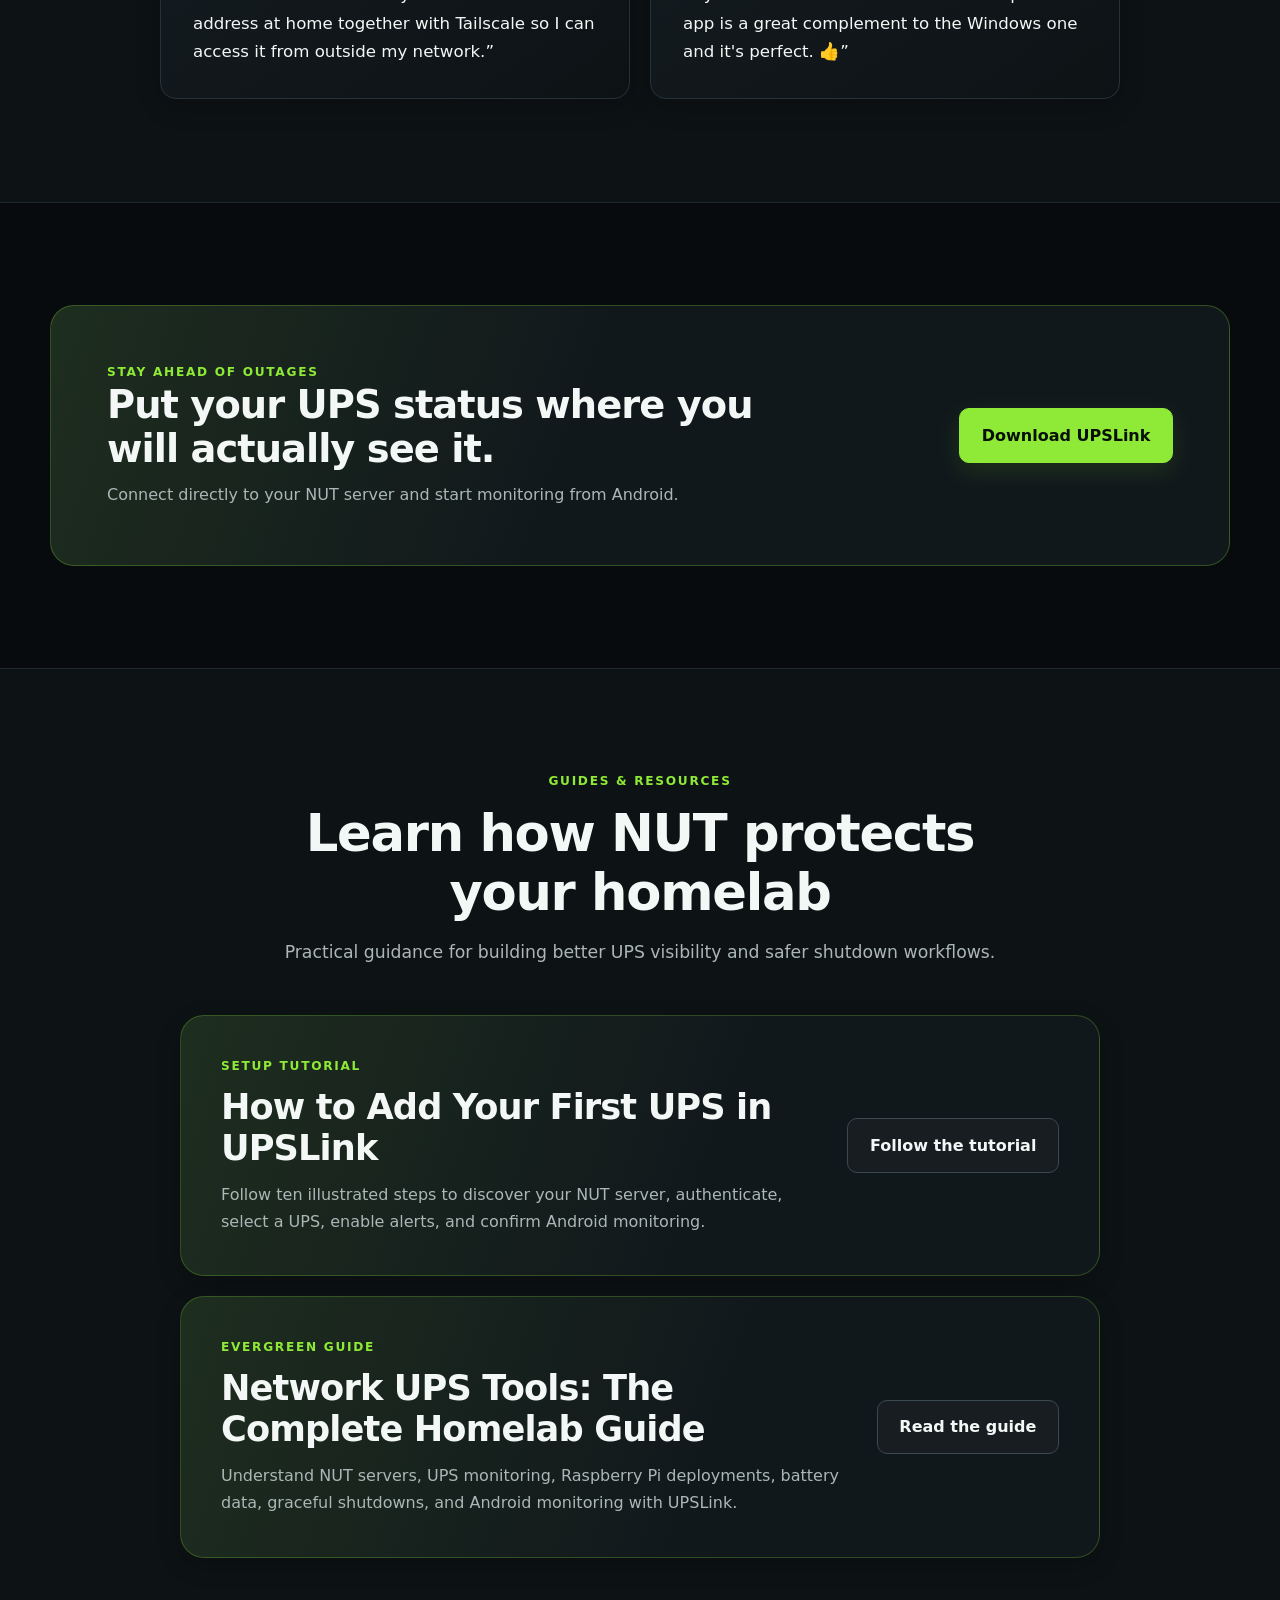
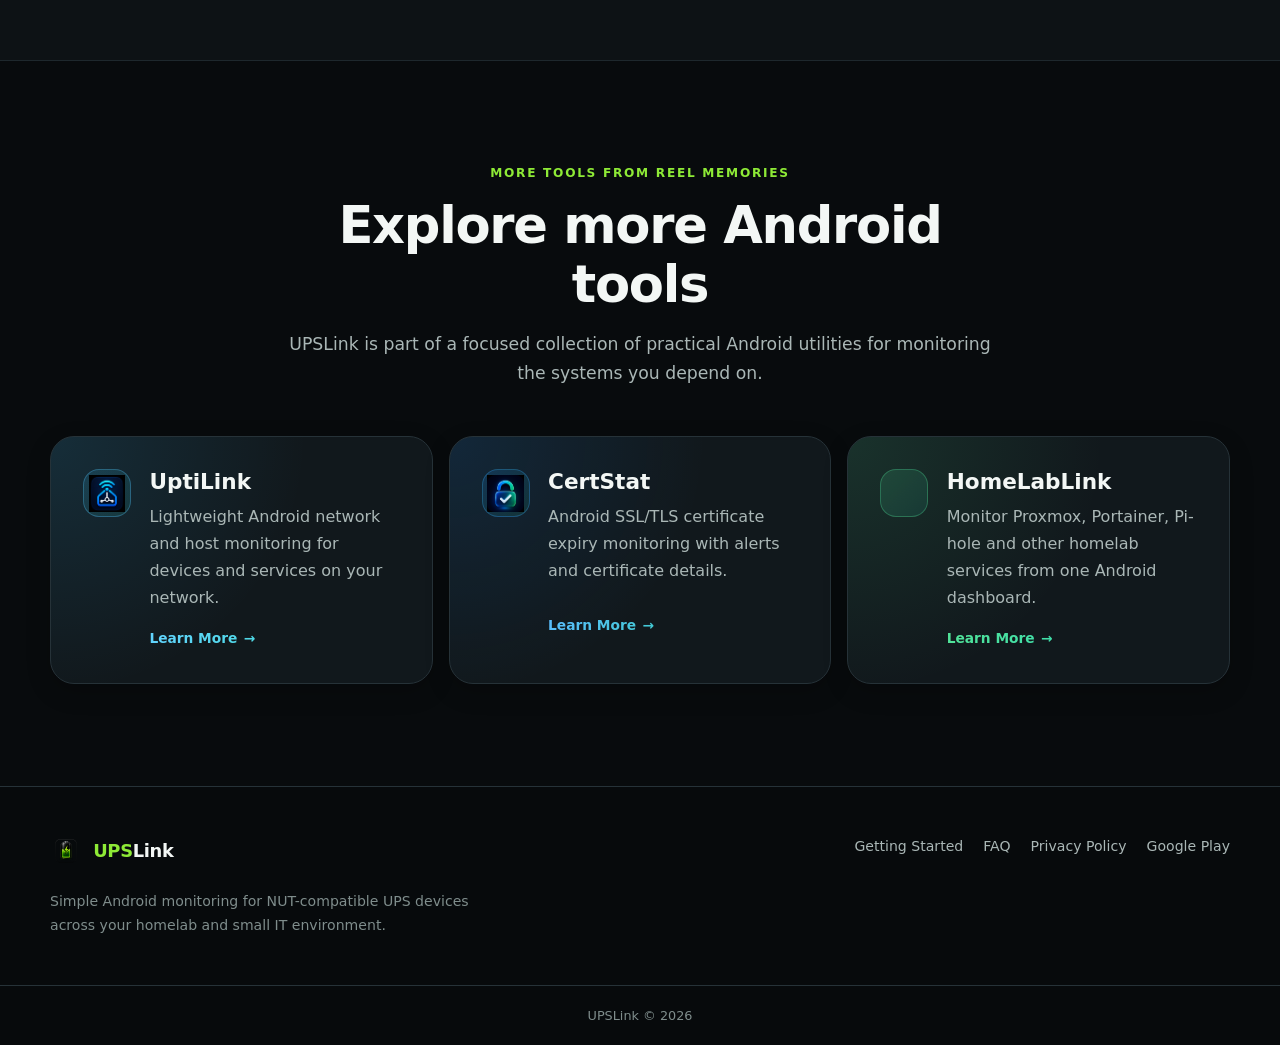
==== commit 22aa01e0: "Add HomeLabLink to related apps" ====
--- a/index.html
+++ b/index.html
@@ -215,7 +215,7 @@
         </div>
         <div class="app-grid">
           <a class="app-card app-card--uptilink" href="https://reelmemories.github.io/uptilink/" aria-label="Learn more about UptiLink">
-            <span class="app-card__mark" aria-hidden="true">UP</span>
+            <span class="app-card__logo"><img src="assets/otherapps/uptilink_logo.png" width="1254" height="1254" alt="" loading="lazy" decoding="async"></span>
             <span class="app-card__content">
               <strong>UptiLink</strong>
               <span>Lightweight Android network and host monitoring for devices and services on your network.</span>
@@ -223,10 +223,18 @@
             <span class="app-card__cta">Learn More <span aria-hidden="true">&rarr;</span></span>
           </a>
           <a class="app-card app-card--certstat" href="https://reelmemories.github.io/CertStat/" aria-label="Learn more about CertStat">
-            <span class="app-card__mark" aria-hidden="true">CS</span>
+            <span class="app-card__logo"><img src="assets/otherapps/certstat_logo.png" width="1254" height="1254" alt="" loading="lazy" decoding="async"></span>
             <span class="app-card__content">
               <strong>CertStat</strong>
               <span>Android SSL/TLS certificate expiry monitoring with alerts and certificate details.</span>
+            </span>
+            <span class="app-card__cta">Learn More <span aria-hidden="true">&rarr;</span></span>
+          </a>
+          <a class="app-card app-card--homelablink" href="https://reelmemories.github.io/HomeLabLink/" aria-label="Learn more about HomeLabLink">
+            <span class="app-card__logo"><img src="assets/otherapps/homelablink_logo.png" width="1063" height="1013" alt="" loading="lazy" decoding="async"></span>
+            <span class="app-card__content">
+              <strong>HomeLabLink</strong>
+              <span>Monitor Proxmox, Portainer, Pi-hole and other homelab services from one Android dashboard.</span>
             </span>
             <span class="app-card__cta">Learn More <span aria-hidden="true">&rarr;</span></span>
           </a>
--- a/assets/css/styles.css
+++ b/assets/css/styles.css
@@ -926,7 +926,7 @@
 
 .app-grid {
   display: grid;
-  grid-template-columns: repeat(2, minmax(0, 1fr));
+  grid-template-columns: repeat(3, minmax(0, 1fr));
   gap: 1rem;
 }
 
@@ -965,7 +965,8 @@
   outline-offset: 3px;
 }
 
-.app-card__mark {
+.app-card__mark,
+.app-card__logo {
   display: grid;
   width: 3rem;
   height: 3rem;
@@ -979,6 +980,18 @@
   letter-spacing: 0.06em;
 }
 
+.app-card__logo {
+  padding: 0.3rem;
+  overflow: hidden;
+}
+
+.app-card__logo img {
+  display: block;
+  width: 100%;
+  height: 100%;
+  object-fit: contain;
+}
+
 .app-card__content {
   display: grid;
   min-width: 0;
@@ -1031,8 +1044,18 @@
   --app-mark-bg: linear-gradient(135deg, rgba(29, 145, 255, 0.16), rgba(34, 216, 154, 0.1));
 }
 
+.app-card--homelablink {
+  --app-primary: #52e397;
+  --app-secondary: #28d8c2;
+  --app-border: rgba(82, 227, 151, 0.3);
+  --app-border-hover: rgba(40, 216, 194, 0.54);
+  --app-glow: rgba(82, 227, 151, 0.13);
+  --app-mark-bg: linear-gradient(135deg, rgba(82, 227, 151, 0.15), rgba(40, 216, 194, 0.1));
+}
+
 .app-card--uptilink .app-card__cta,
-.app-card--certstat .app-card__cta {
+.app-card--certstat .app-card__cta,
+.app-card--homelablink .app-card__cta {
   background-image: linear-gradient(120deg, var(--app-primary), var(--app-secondary));
   background-clip: text;
   -webkit-background-clip: text;
@@ -1407,7 +1430,8 @@
 
   .card-grid,
   .feature-grid,
-  .steps-grid {
+  .steps-grid,
+  .app-grid {
     grid-template-columns: repeat(2, minmax(0, 1fr));
   }
 
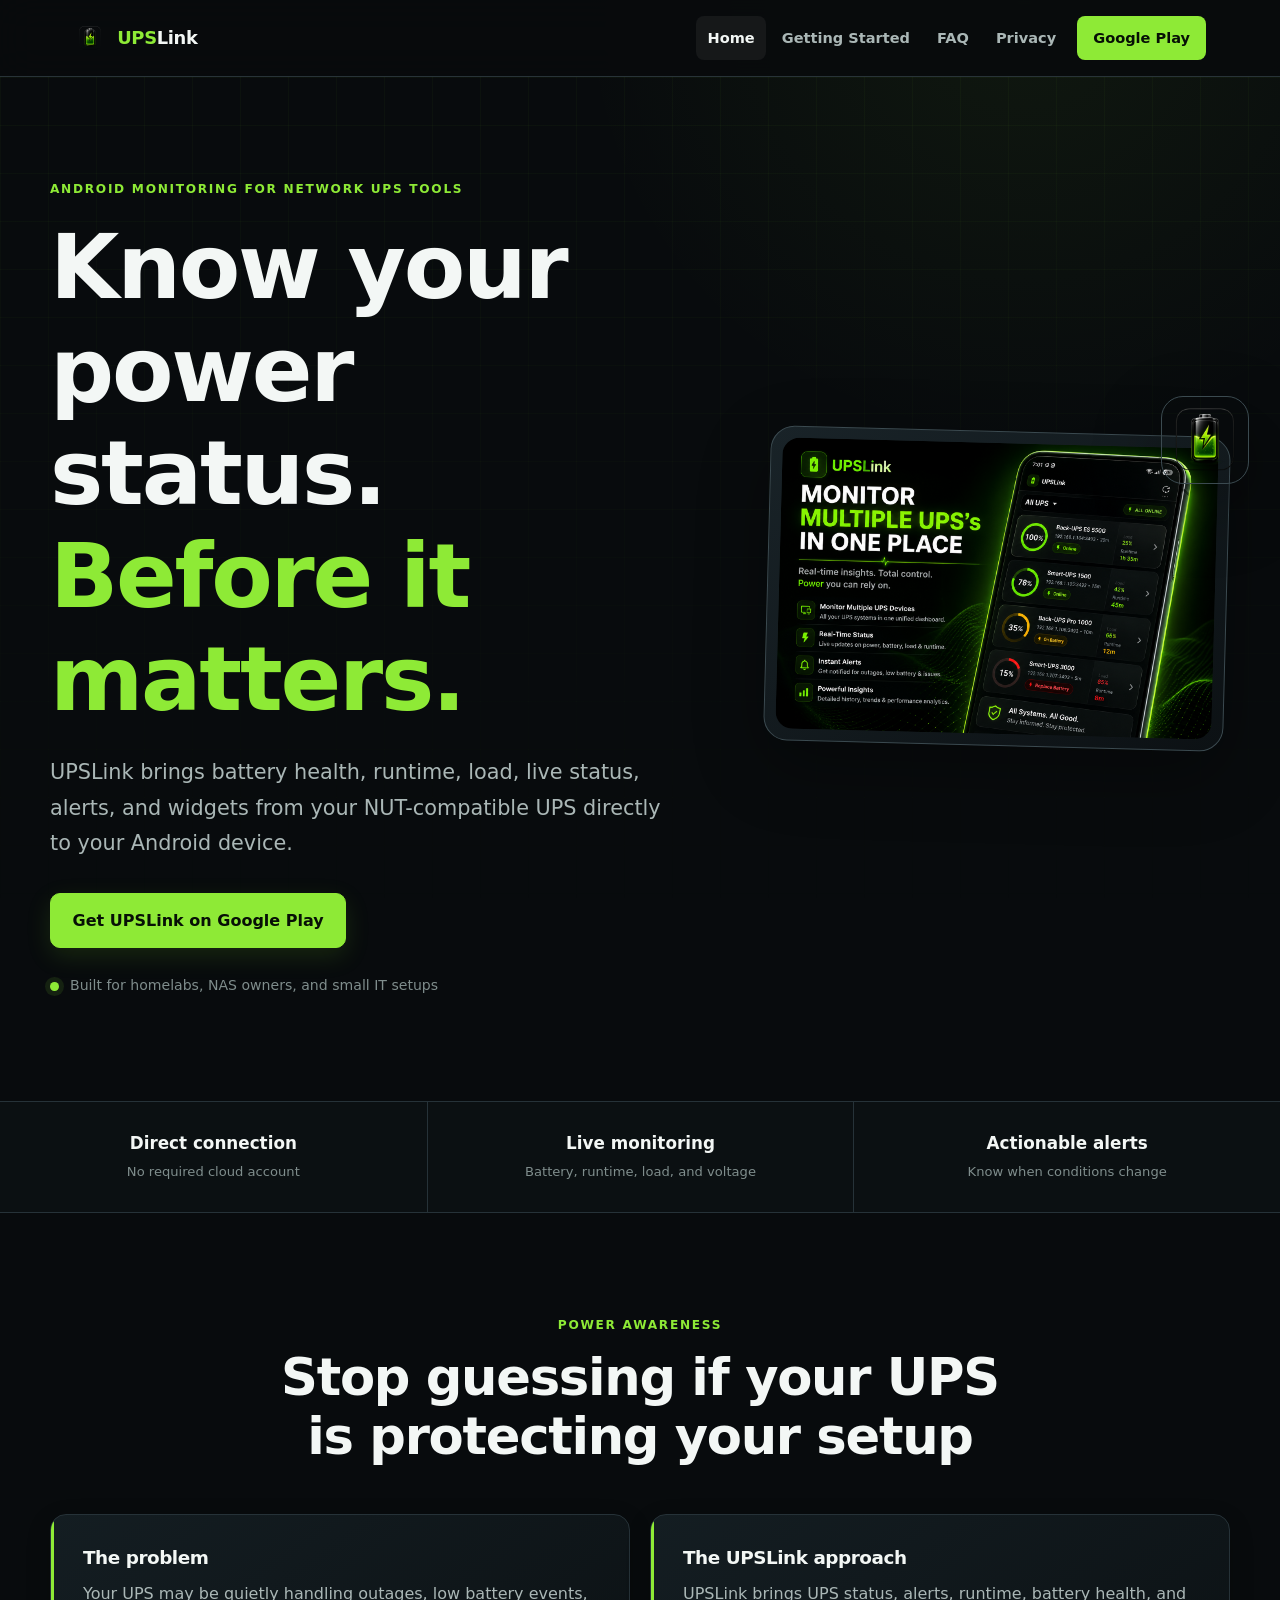
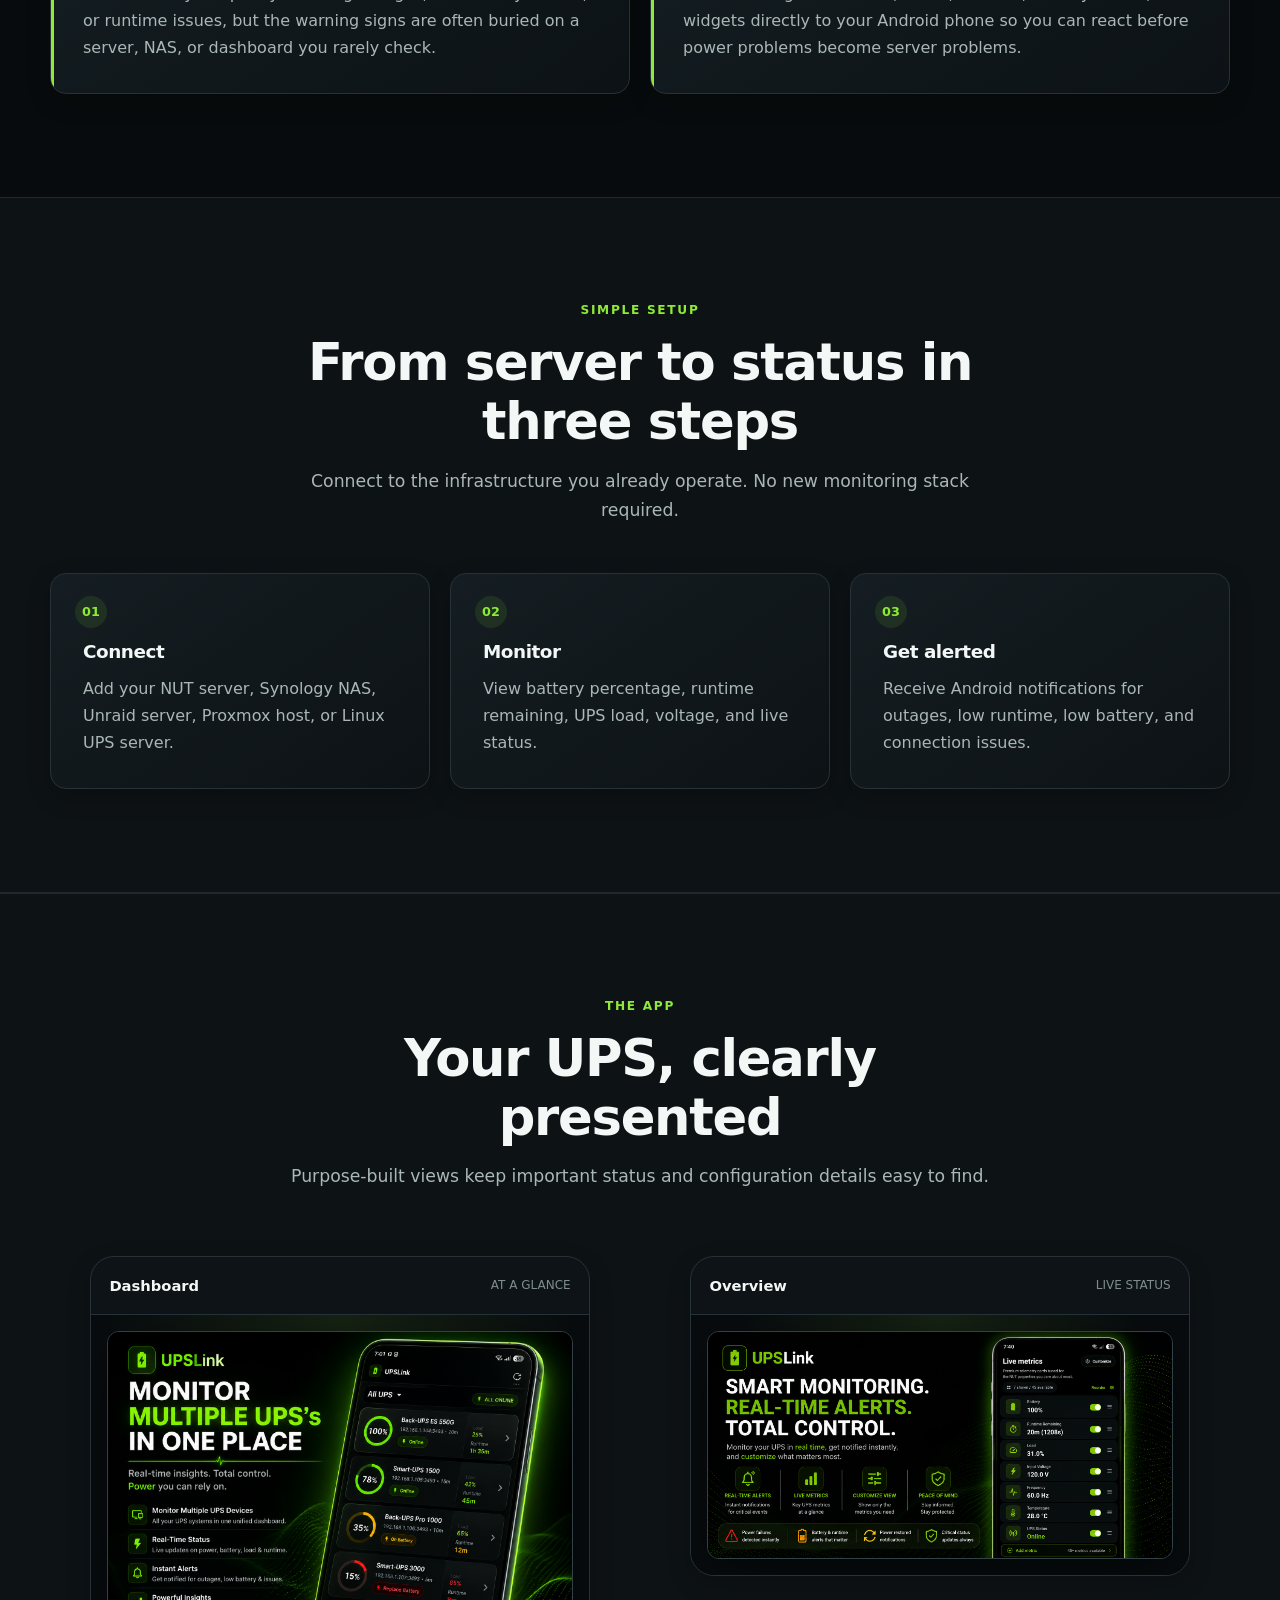
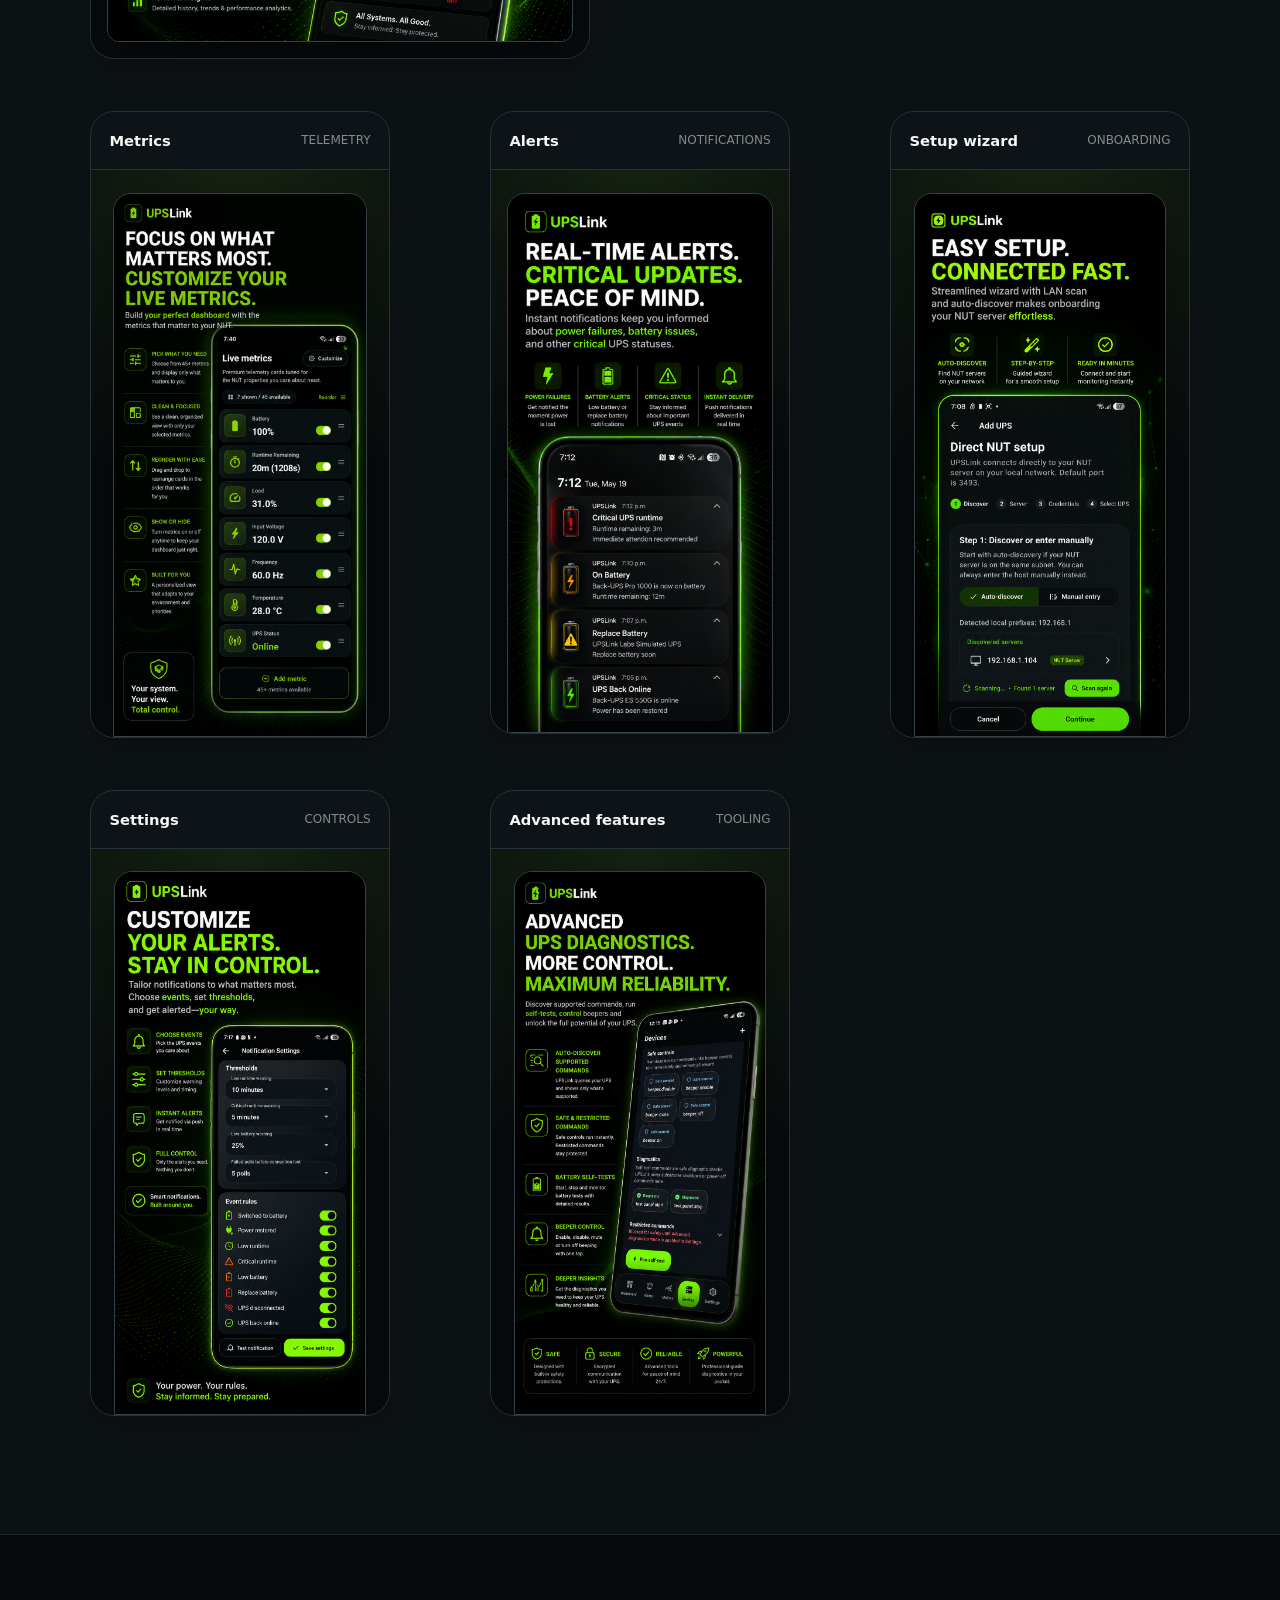
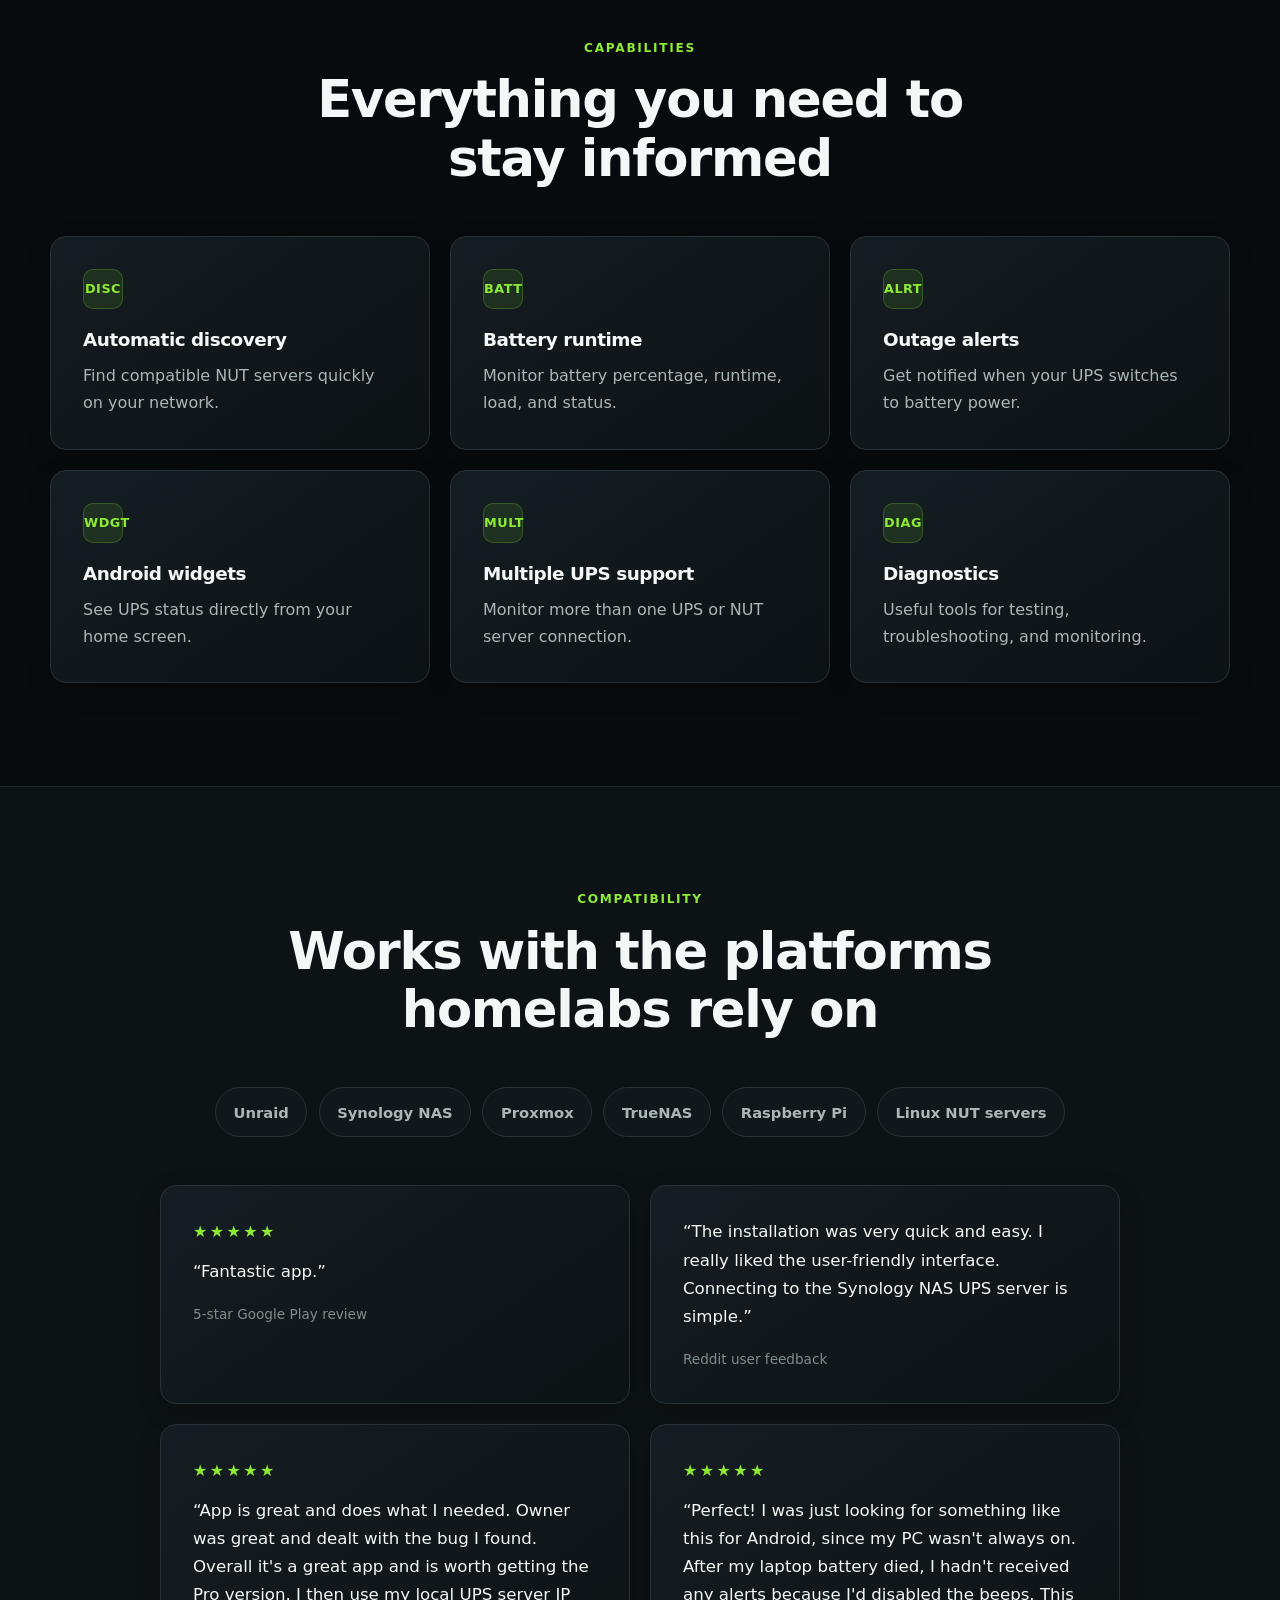
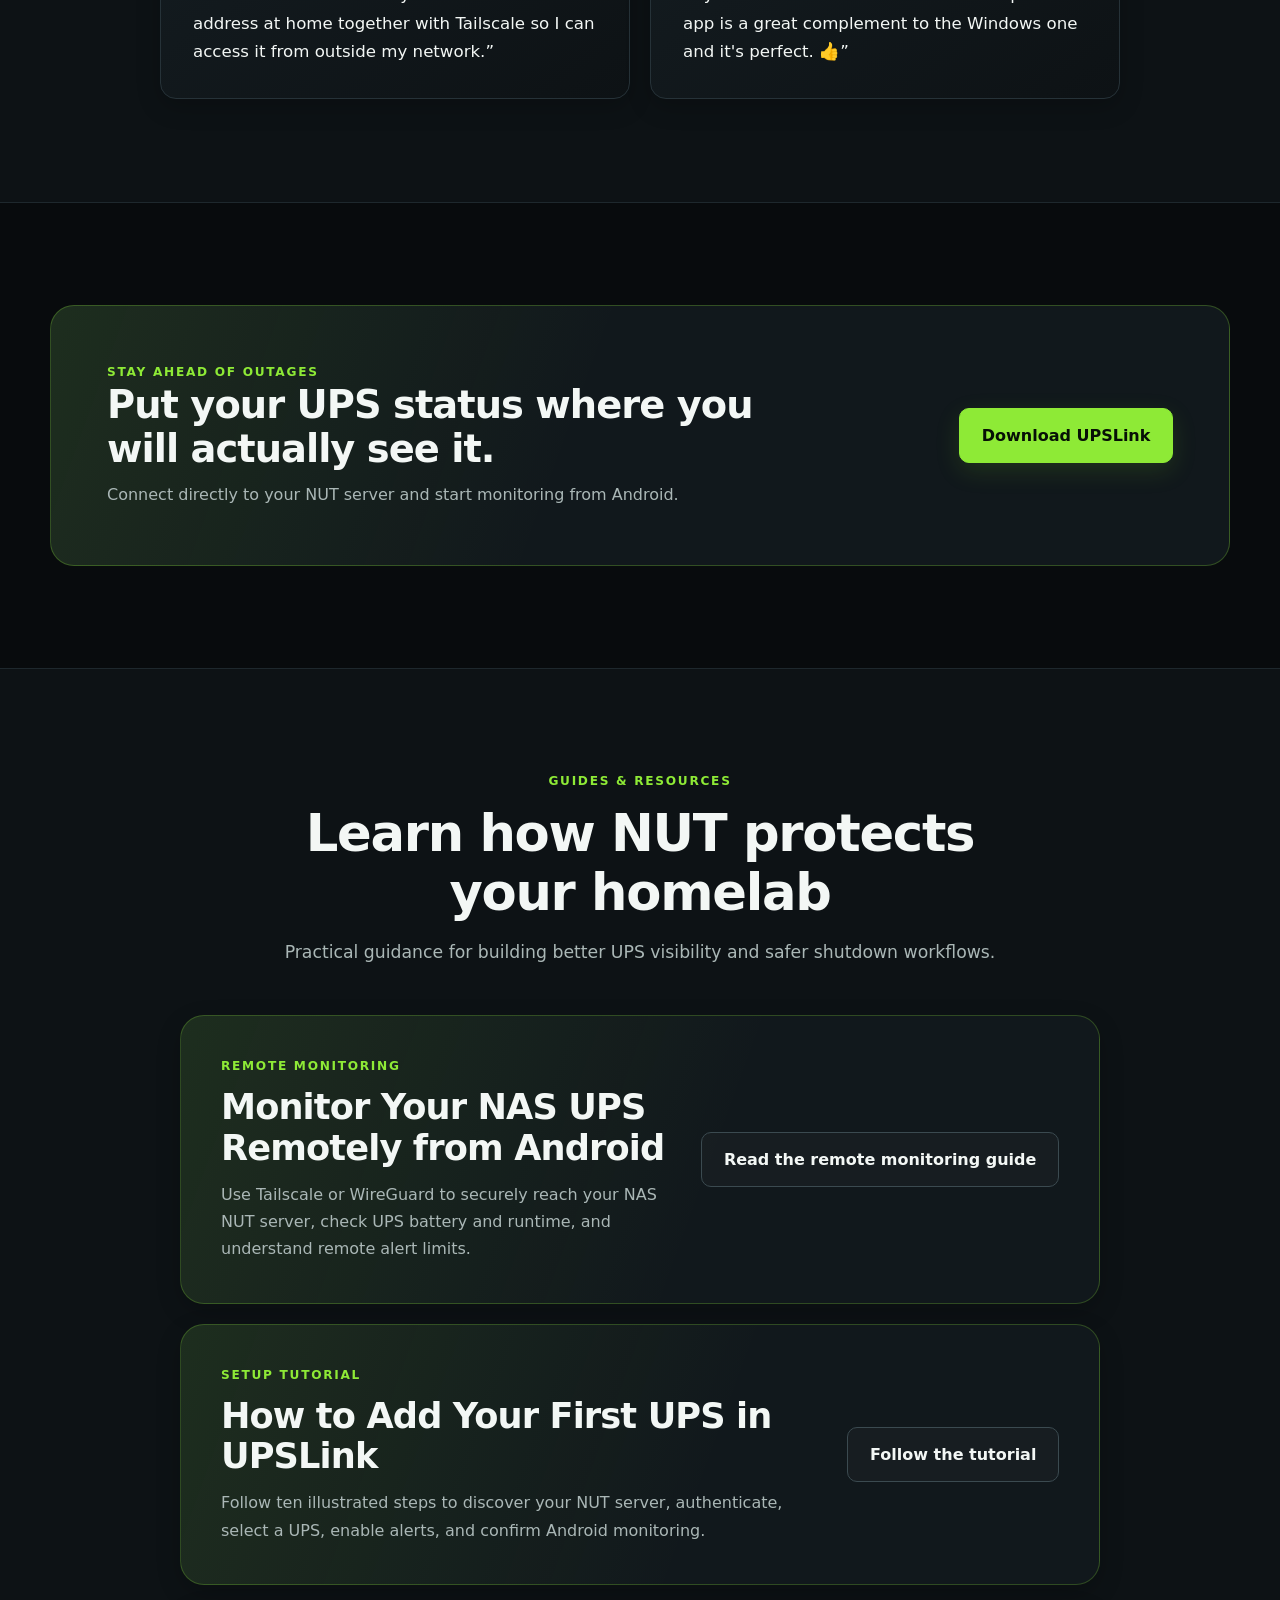
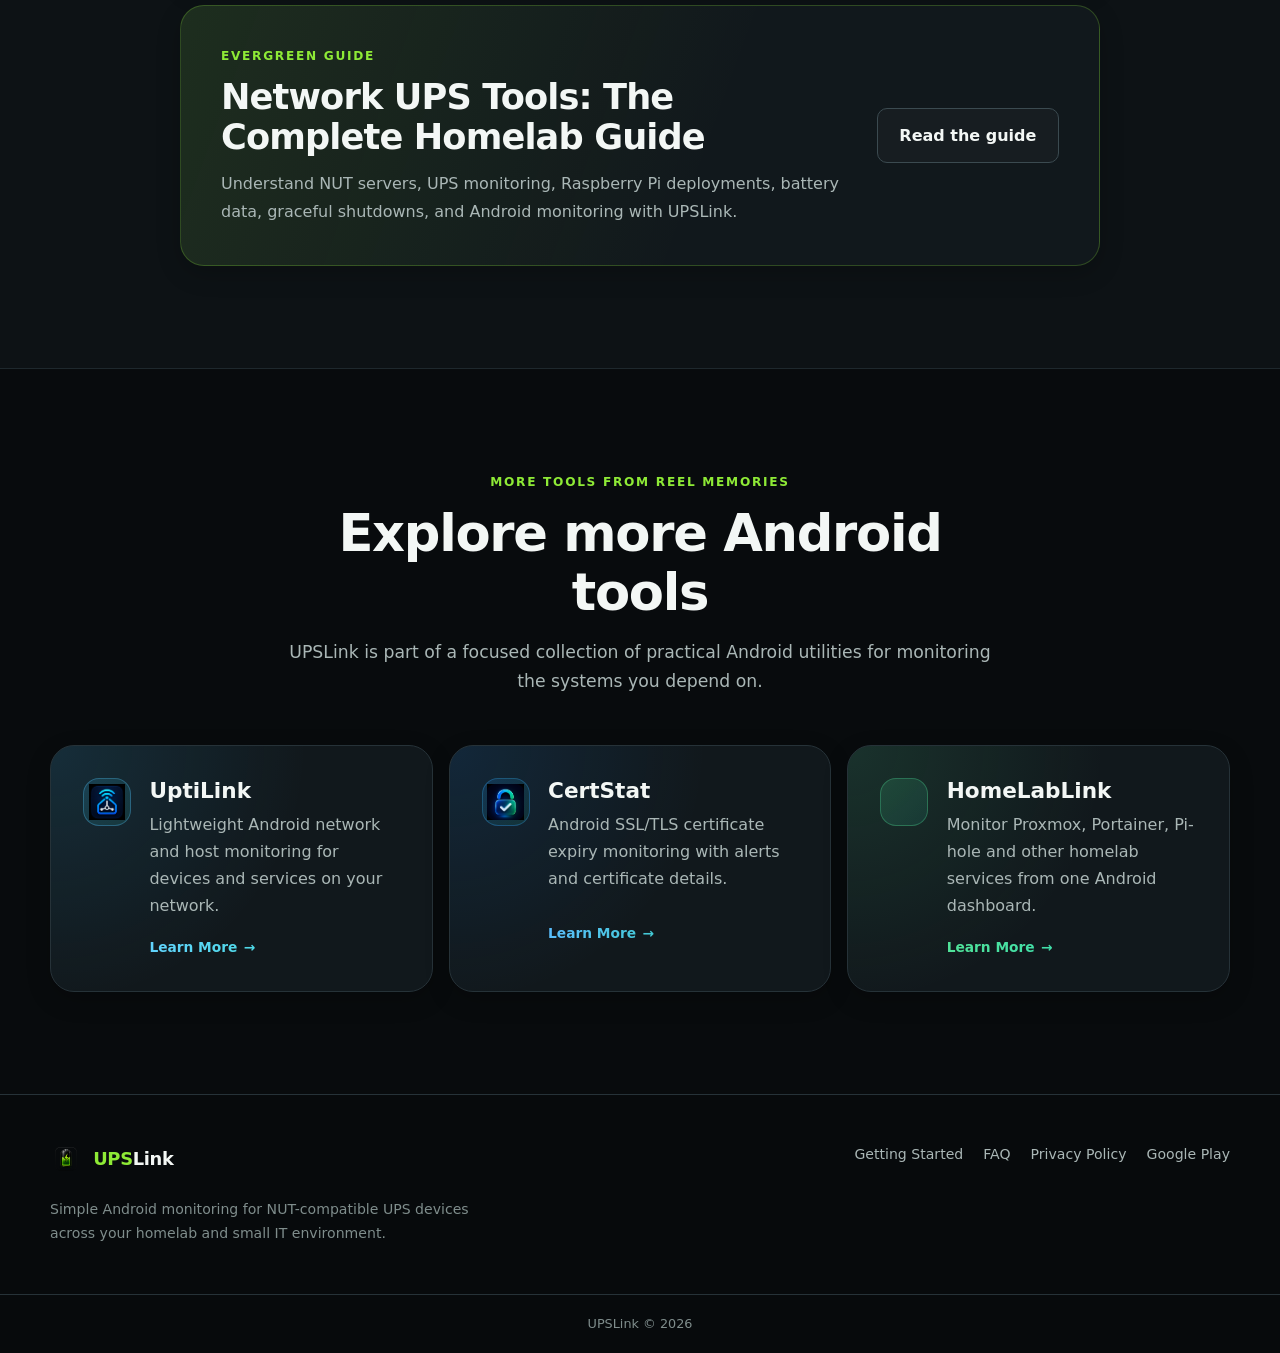
==== commit 9cd1efbf: "Add remote NAS UPS monitoring guide and homepage integration" ====
--- a/index.html
+++ b/index.html
@@ -186,6 +186,14 @@
           <p>Practical guidance for building better UPS visibility and safer shutdown workflows.</p>
         </div>
         <div class="guide-list">
+          <article class="guide-card">
+            <div>
+              <span class="eyebrow">Remote monitoring</span>
+              <h3>Monitor Your NAS UPS Remotely from Android</h3>
+              <p>Use Tailscale or WireGuard to securely reach your NAS NUT server, check UPS battery and runtime, and understand remote alert limits.</p>
+            </div>
+            <a class="button button--secondary" href="articles/monitor-nas-ups-remotely-android-vpn.html">Read the remote monitoring guide</a>
+          </article>
           <article class="guide-card">
             <div>
               <span class="eyebrow">Setup tutorial</span>
--- a/assets/css/styles.css
+++ b/assets/css/styles.css
@@ -1584,3 +1584,38 @@
     transition-duration: 0.01ms !important;
   }
 }
+
+/* Remote UPS article: a wrapping data flow and keyboard-scrollable table. */
+.remote-ups-flow {
+  display: grid;
+  grid-template-columns: repeat(auto-fit, minmax(min(100%, 13rem), 1fr));
+  gap: 1rem;
+  margin: 0 0 1rem;
+  padding: 0;
+  list-style: none;
+}
+.remote-ups-flow li {
+  margin: 0;
+  padding: 1rem;
+  border: 1px solid var(--color-border);
+  border-radius: var(--radius-md);
+  background: var(--color-surface);
+}
+.remote-ups-flow strong,
+.remote-ups-flow span { display: block; }
+.remote-ups-flow strong { color: var(--color-accent); }
+.remote-ups-flow li:not(:last-child)::after { content: '\2193'; color: var(--color-accent); }
+.remote-ups-table {
+  max-width: 100%;
+  overflow-x: auto;
+  margin-block: 1.5rem;
+  border: 1px solid var(--color-border);
+  border-radius: var(--radius-md);
+}
+.remote-ups-table:focus-visible { outline: 2px solid var(--color-accent); outline-offset: 4px; }
+.remote-ups-table table { width: 100%; min-width: 640px; border-collapse: collapse; text-align: left; }
+.remote-ups-table caption { padding: 1rem; color: var(--color-muted); text-align: left; }
+.remote-ups-table th,
+.remote-ups-table td { padding: 1rem; border-top: 1px solid var(--color-border); vertical-align: top; }
+.remote-ups-table thead { background: var(--color-surface); color: var(--color-accent); }
+.remote-ups-table td { color: var(--color-muted); }
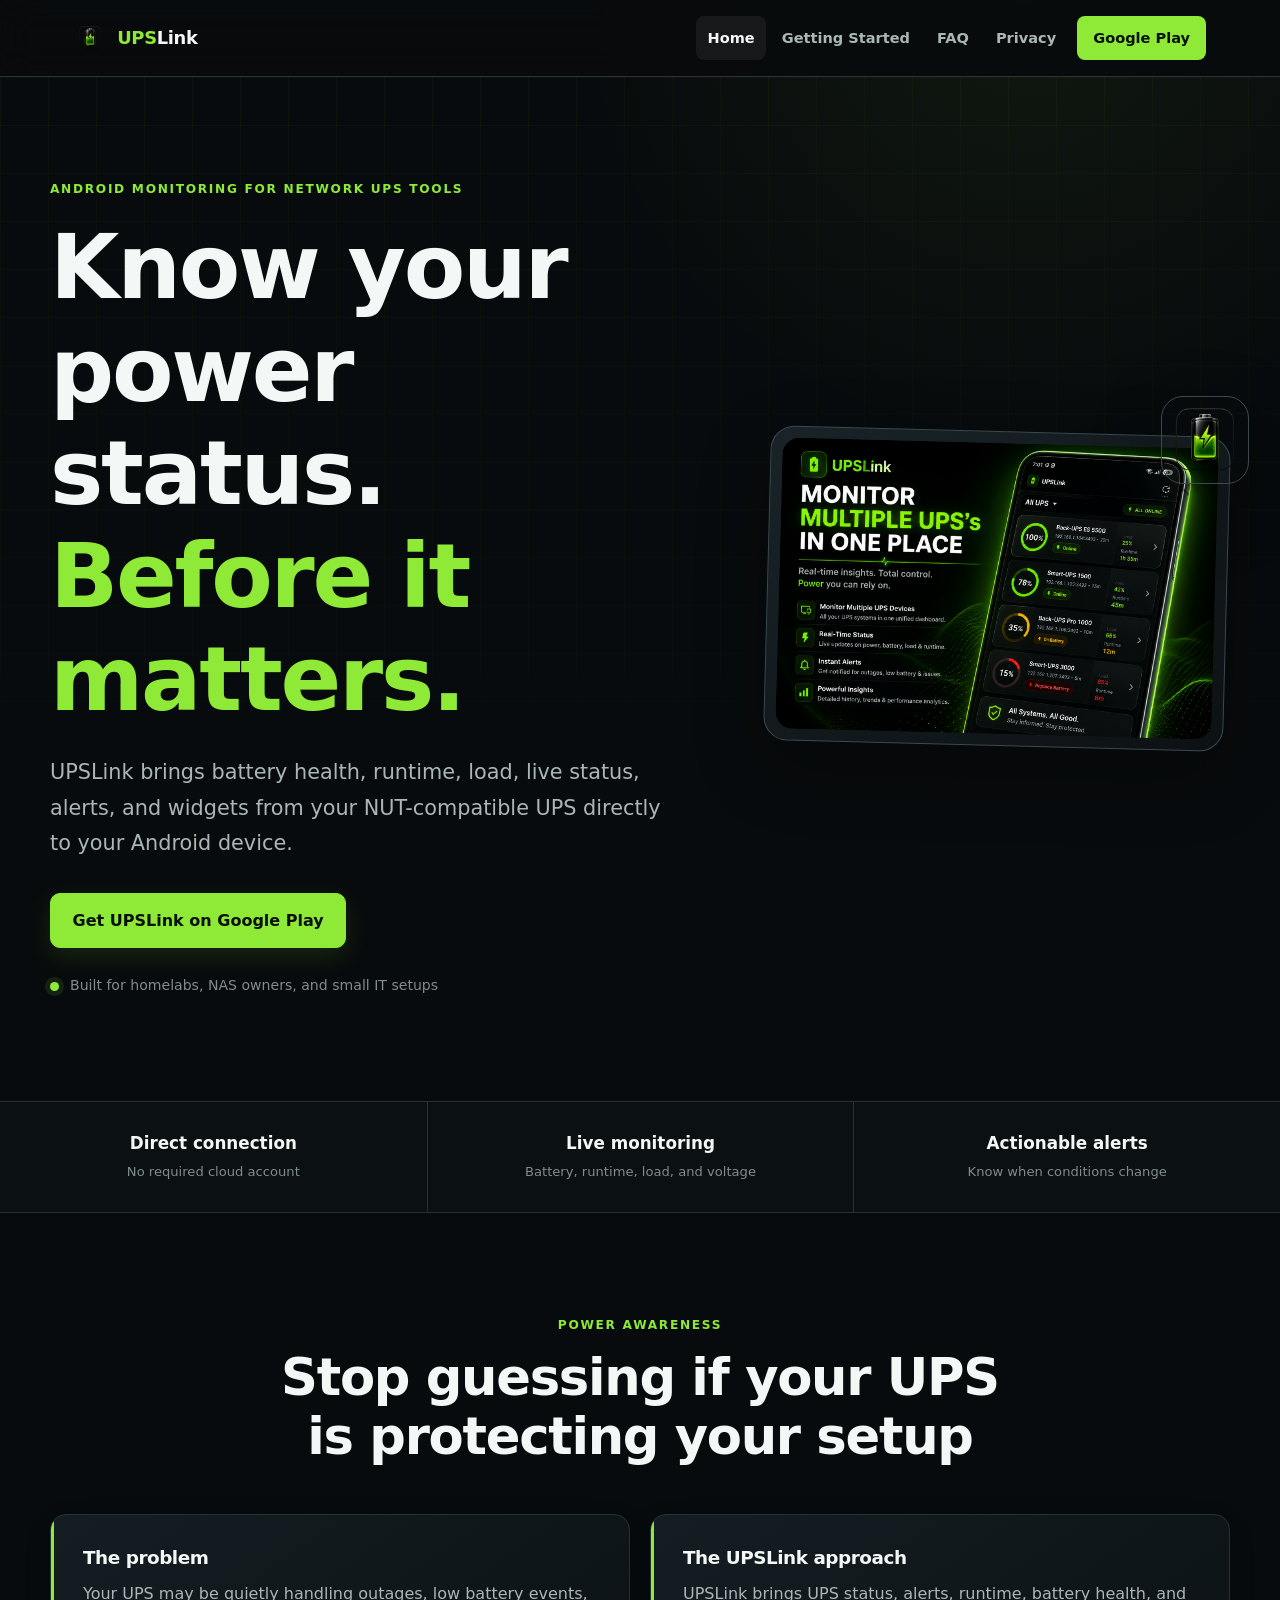
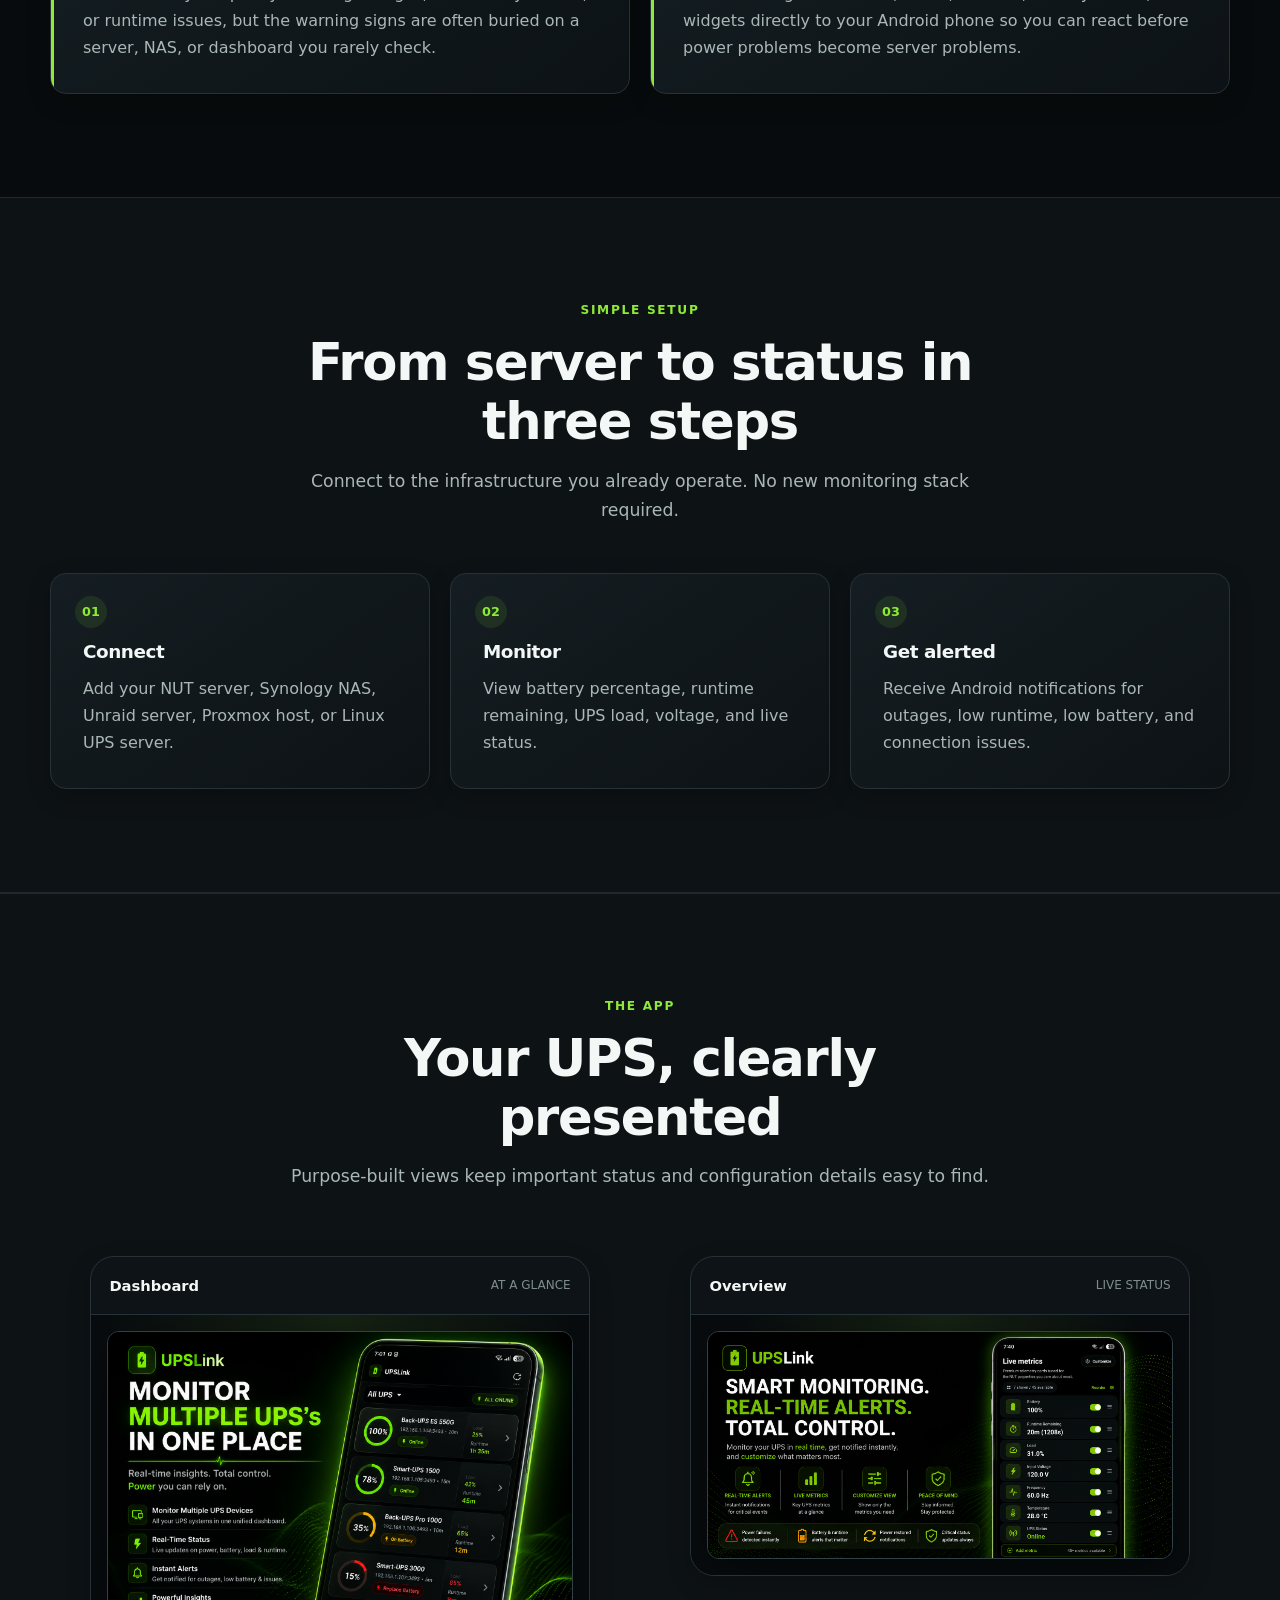
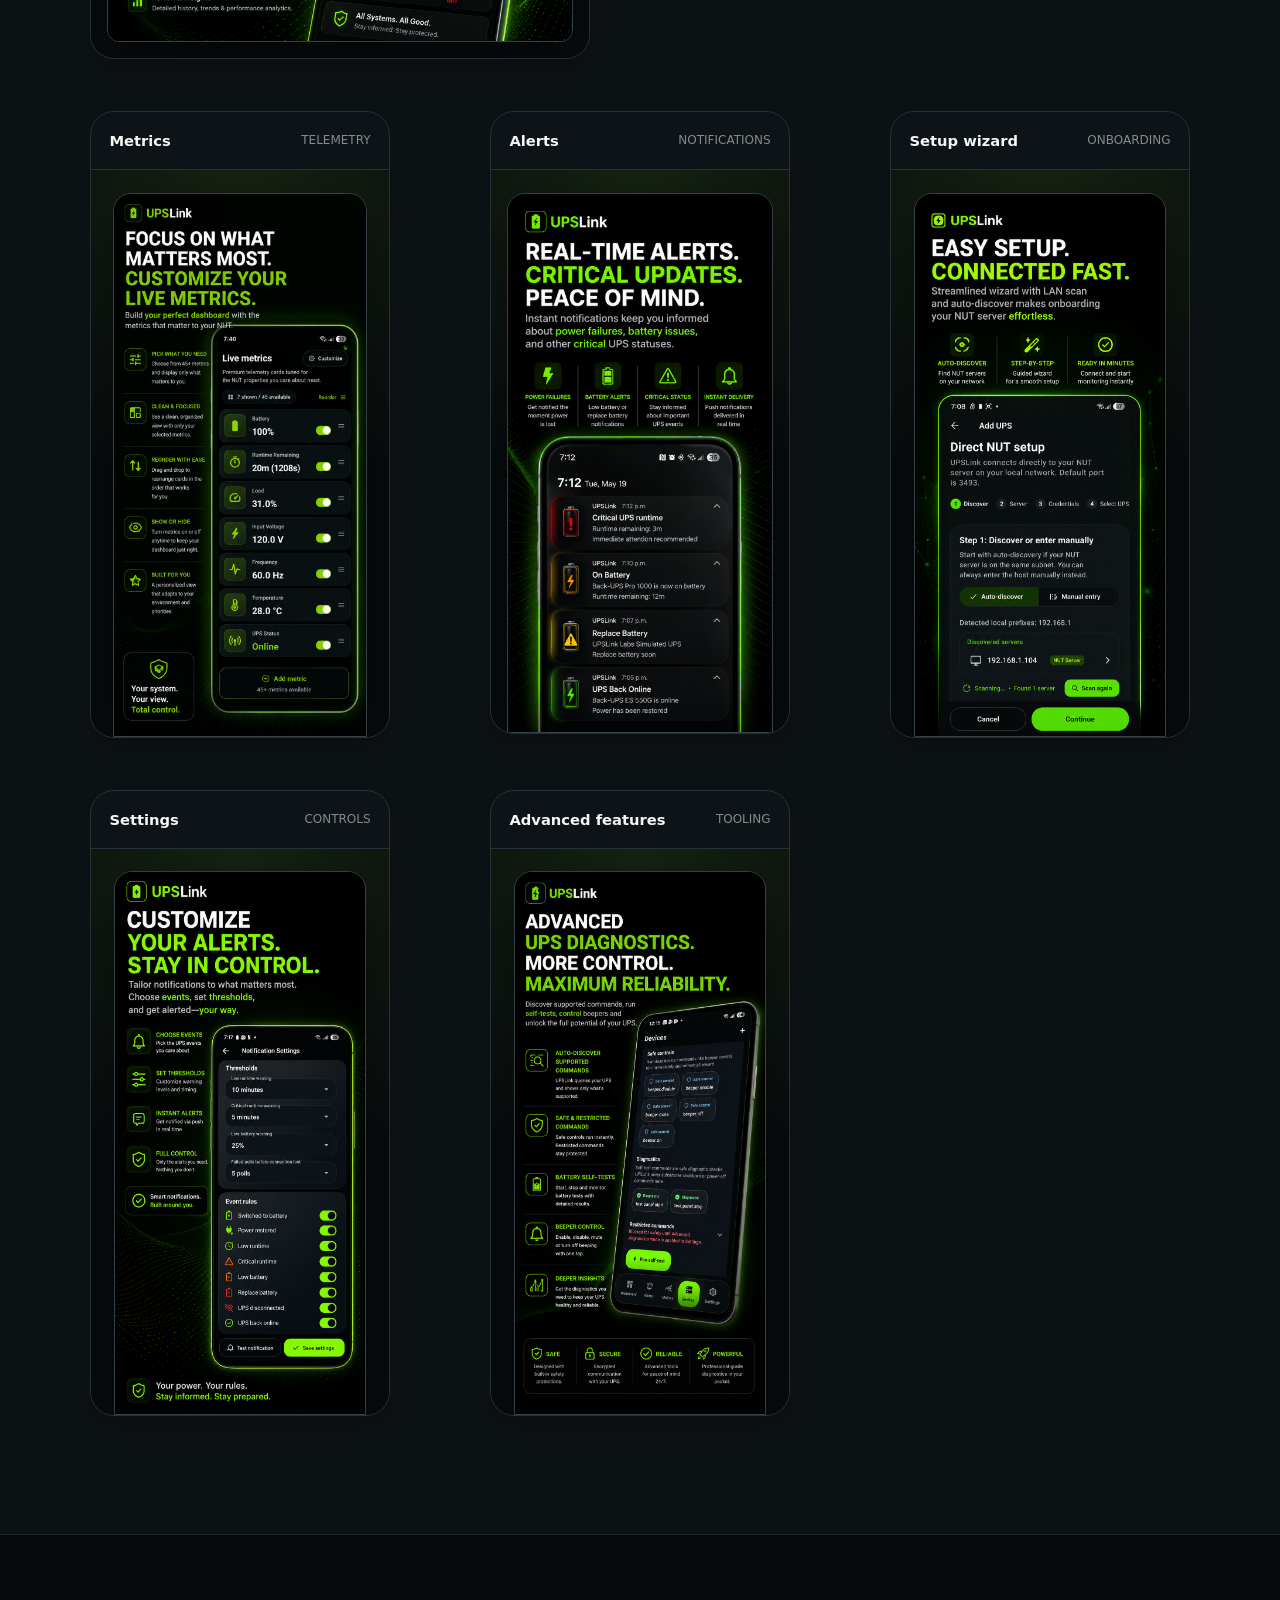
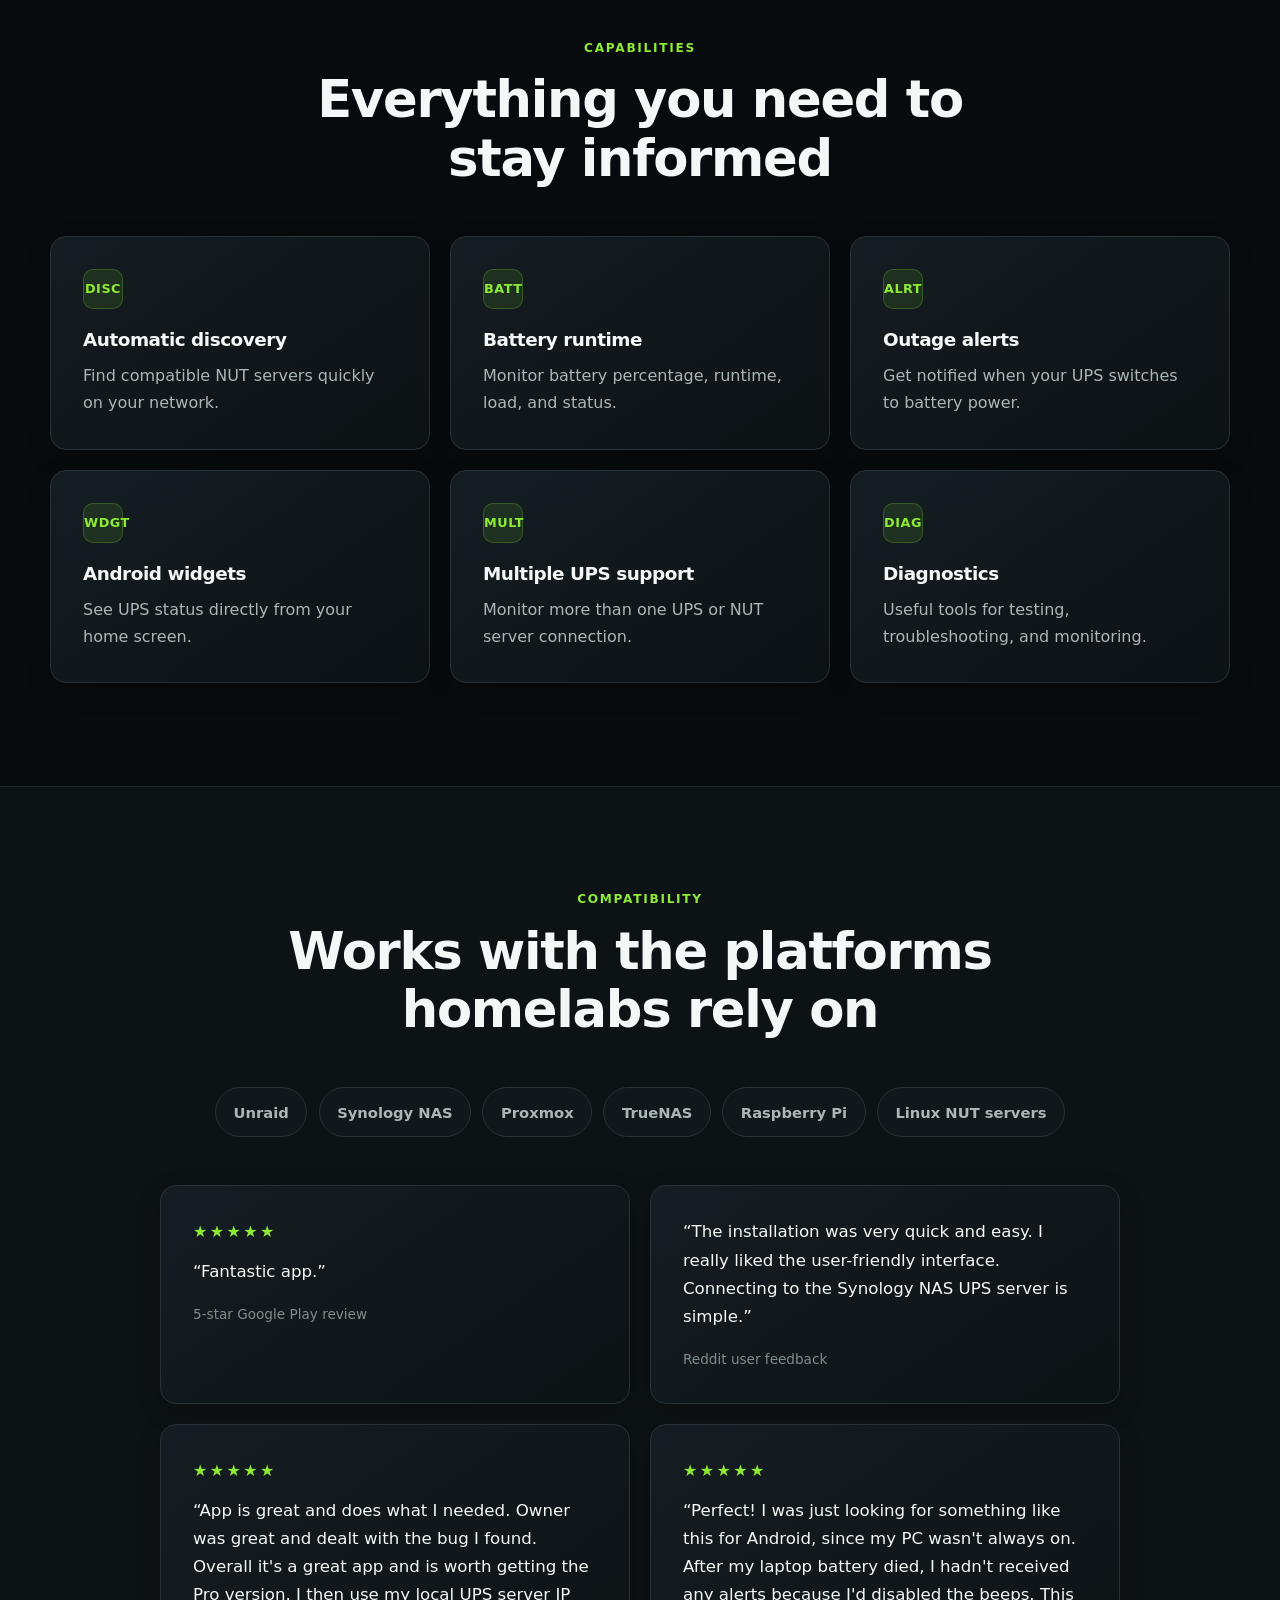
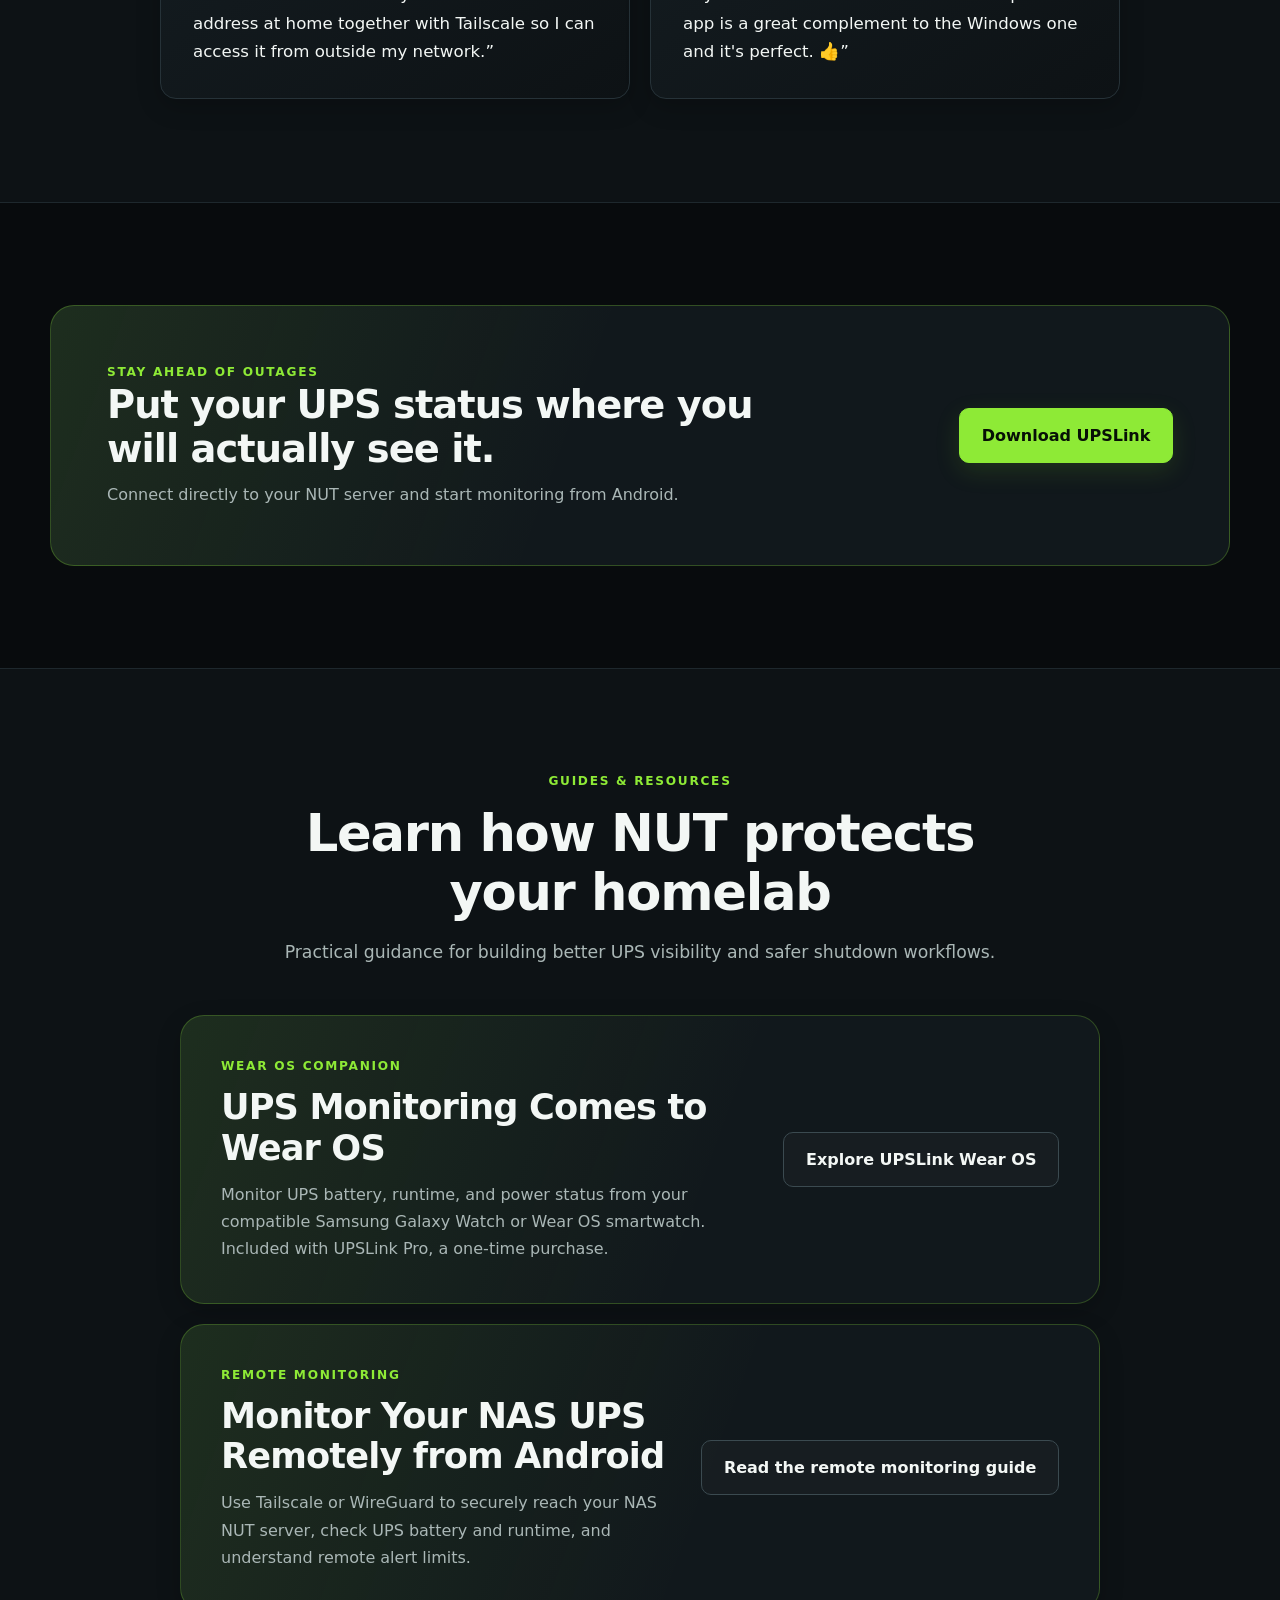
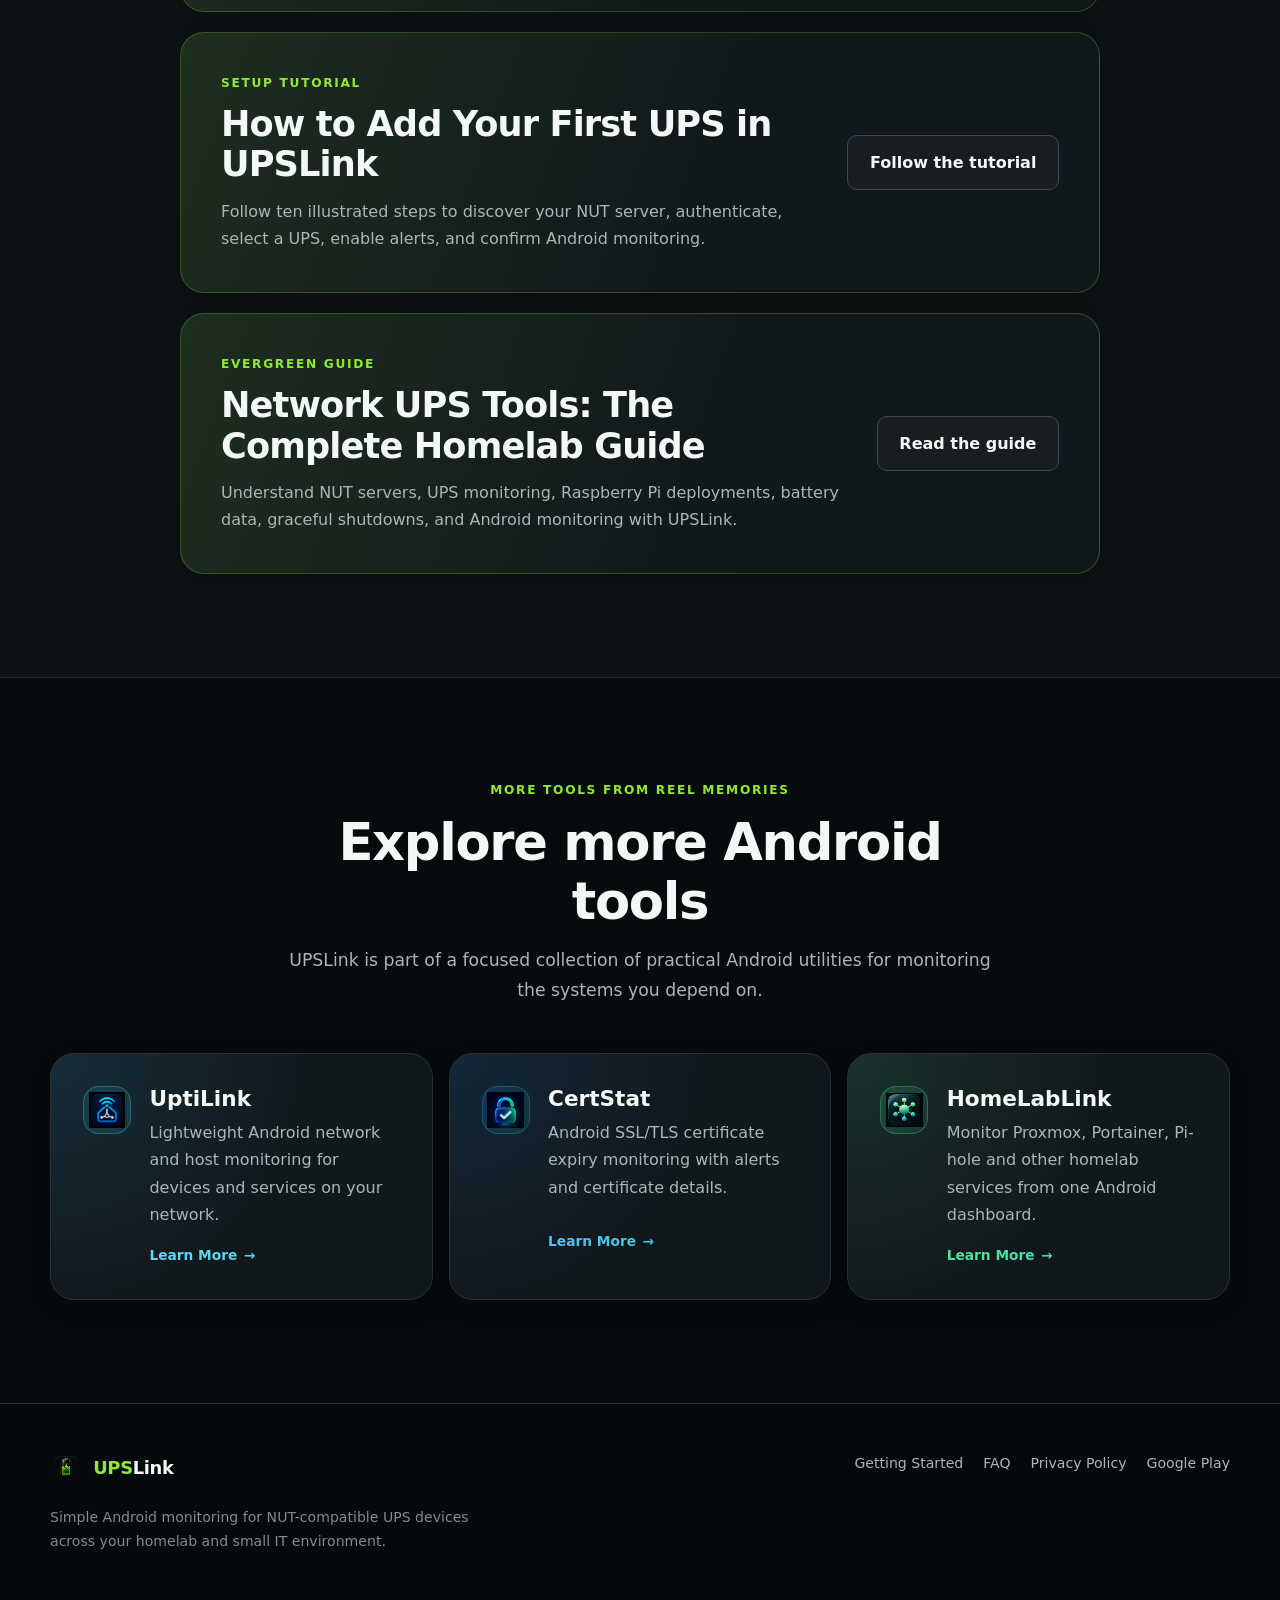
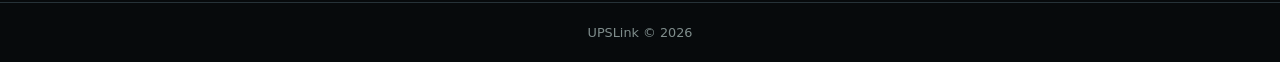
==== commit 315cb367: "Add UPSLink Wear OS article and optimized smartwatch screenshots" ====
--- a/index.html
+++ b/index.html
@@ -186,6 +186,14 @@
           <p>Practical guidance for building better UPS visibility and safer shutdown workflows.</p>
         </div>
         <div class="guide-list">
+          <article class="guide-card">
+            <div>
+              <span class="eyebrow">Wear OS companion</span>
+              <h3>UPS Monitoring Comes to Wear OS</h3>
+              <p>Monitor UPS battery, runtime, and power status from your compatible Samsung Galaxy Watch or Wear OS smartwatch. Included with UPSLink Pro, a one-time purchase.</p>
+            </div>
+            <a class="button button--secondary" href="articles/ups-monitoring-wear-os-smartwatch.html">Explore UPSLink Wear OS</a>
+          </article>
           <article class="guide-card">
             <div>
               <span class="eyebrow">Remote monitoring</span>
--- a/assets/css/styles.css
+++ b/assets/css/styles.css
@@ -1618,4 +1618,42 @@
 .remote-ups-table th,
 .remote-ups-table td { padding: 1rem; border-top: 1px solid var(--color-border); vertical-align: top; }
 .remote-ups-table thead { background: var(--color-surface); color: var(--color-accent); }
-.remote-ups-table td { color: var(--color-muted); }+.remote-ups-table td { color: var(--color-muted); }
+/* Wear OS article: preserve complete screenshots and readable mobile layouts. */
+.wear-hero {
+  display: grid;
+  grid-template-columns: minmax(0, 1.25fr) minmax(0, 0.75fr);
+  align-items: center;
+  gap: clamp(2rem, 5vw, 4rem);
+}
+.wear-hero h1 { font-size: clamp(2.35rem, 4.7vw, 4.25rem); }
+.wear-pro-label { color: var(--color-accent); font-weight: 700; }
+.wear-hero__figure { margin: 0; }
+.wear-feature {
+  display: grid;
+  grid-template-columns: minmax(0, 1fr) minmax(0, 0.9fr);
+  gap: 2rem;
+  align-items: center;
+  margin-block: 1.5rem 2.5rem;
+}
+.wear-feature--reverse > figure { grid-column: 1; grid-row: 1; }
+.wear-feature--reverse > div { grid-column: 2; }
+.wear-feature .article-figure { margin: 0; }
+.wear-article .article-figure img,
+.wear-hero__figure img { display: block; aspect-ratio: 1; object-fit: contain; }
+.wear-feature p { color: #c8d2d0; }
+.wear-feature h3 { margin-top: 0; }
+.wear-gallery { display: grid; grid-template-columns: repeat(2, minmax(0, 1fr)); gap: 1.25rem; }
+.wear-gallery .article-figure { margin-block: 1rem 2rem; }
+.wear-network { margin-block: 2rem; padding: 0; list-style: none; }
+.wear-network li { padding: 1rem 1.25rem; border: 1px solid var(--color-border); border-radius: var(--radius-md); background: var(--color-surface); }
+.wear-network strong { color: var(--color-accent); }
+.wear-network span { display: block; }
+.wear-network li:not(:last-child)::after { content: '\2193'; display: block; color: var(--color-accent); }
+.wear-setup li { margin-bottom: 1rem; }
+@media (max-width: 700px) {
+  .wear-hero, .wear-feature, .wear-gallery { grid-template-columns: minmax(0, 1fr); }
+  .wear-hero__figure, .wear-feature .article-figure { width: 100%; max-width: 420px; margin-inline: auto; }
+  .wear-feature--reverse > figure, .wear-feature--reverse > div { grid-column: auto; grid-row: auto; }
+  .wear-gallery .article-figure { width: 100%; max-width: 420px; margin-inline: auto; }
+}
